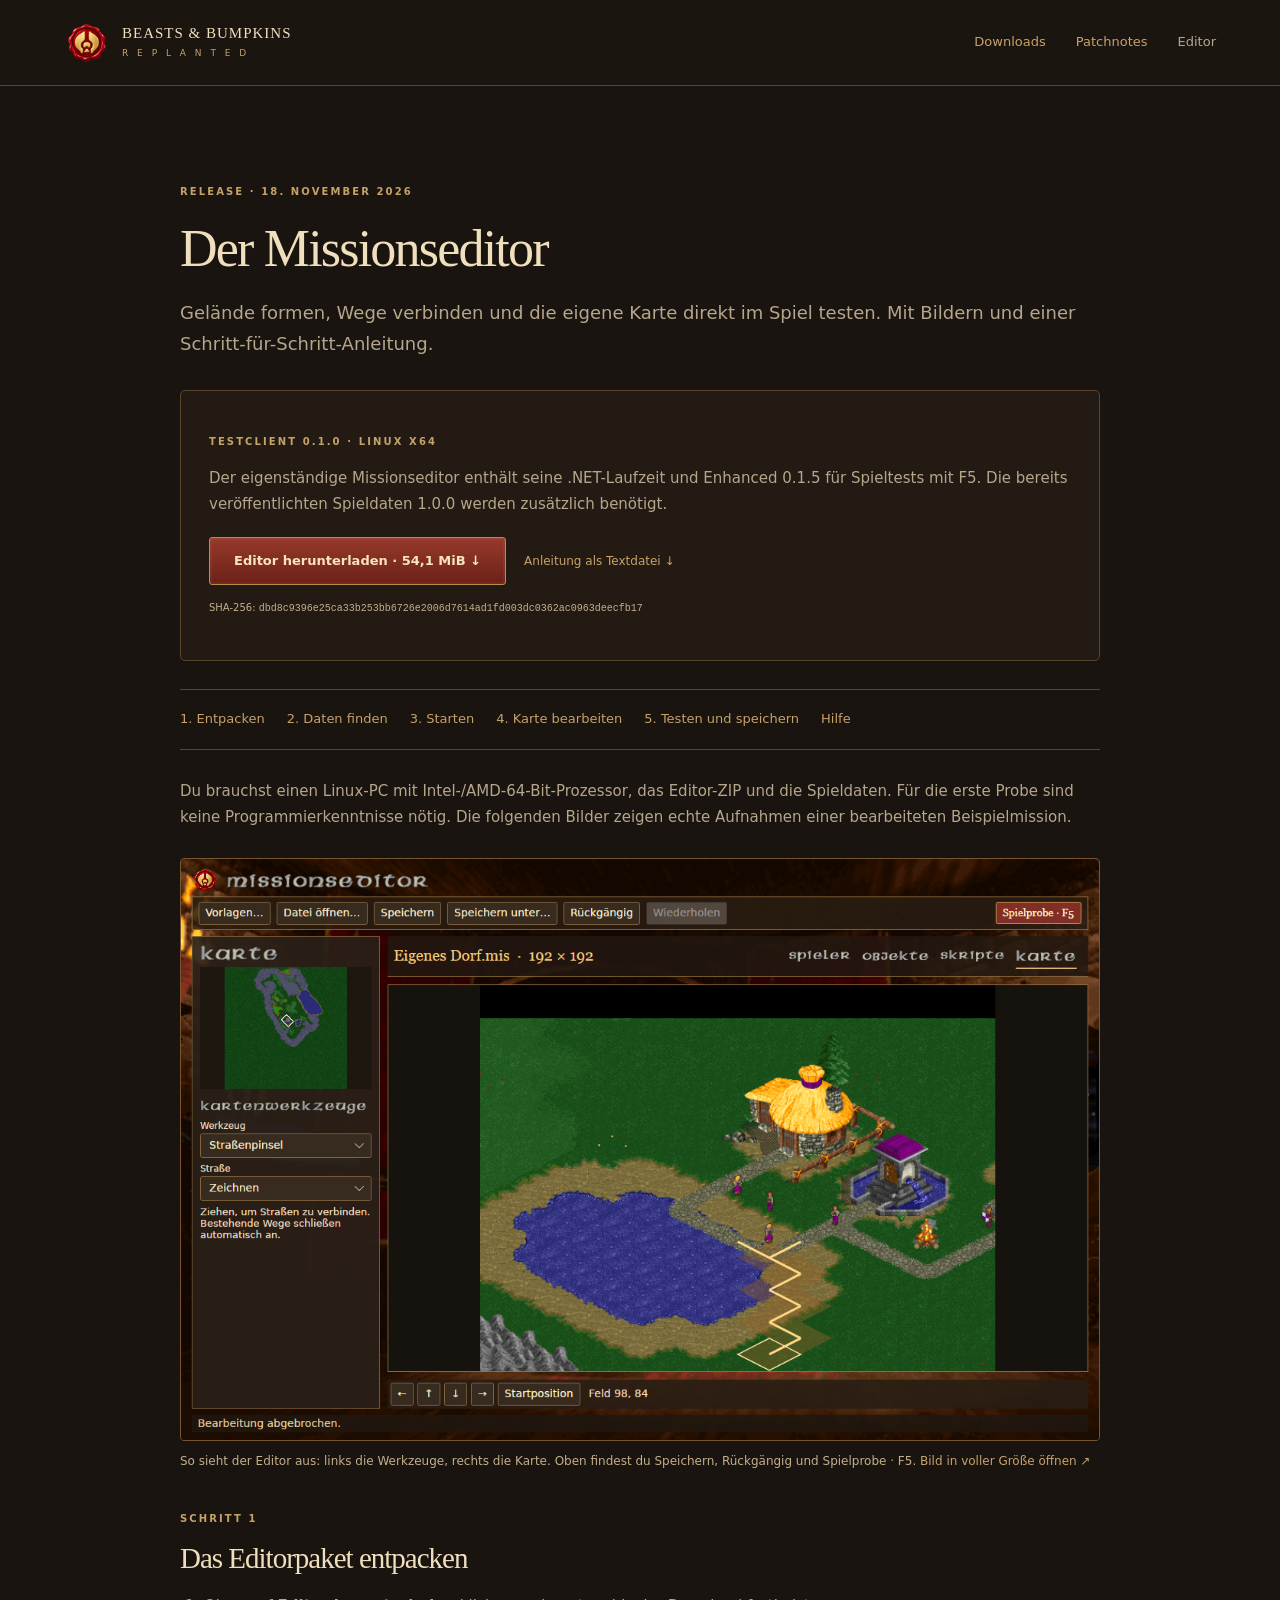
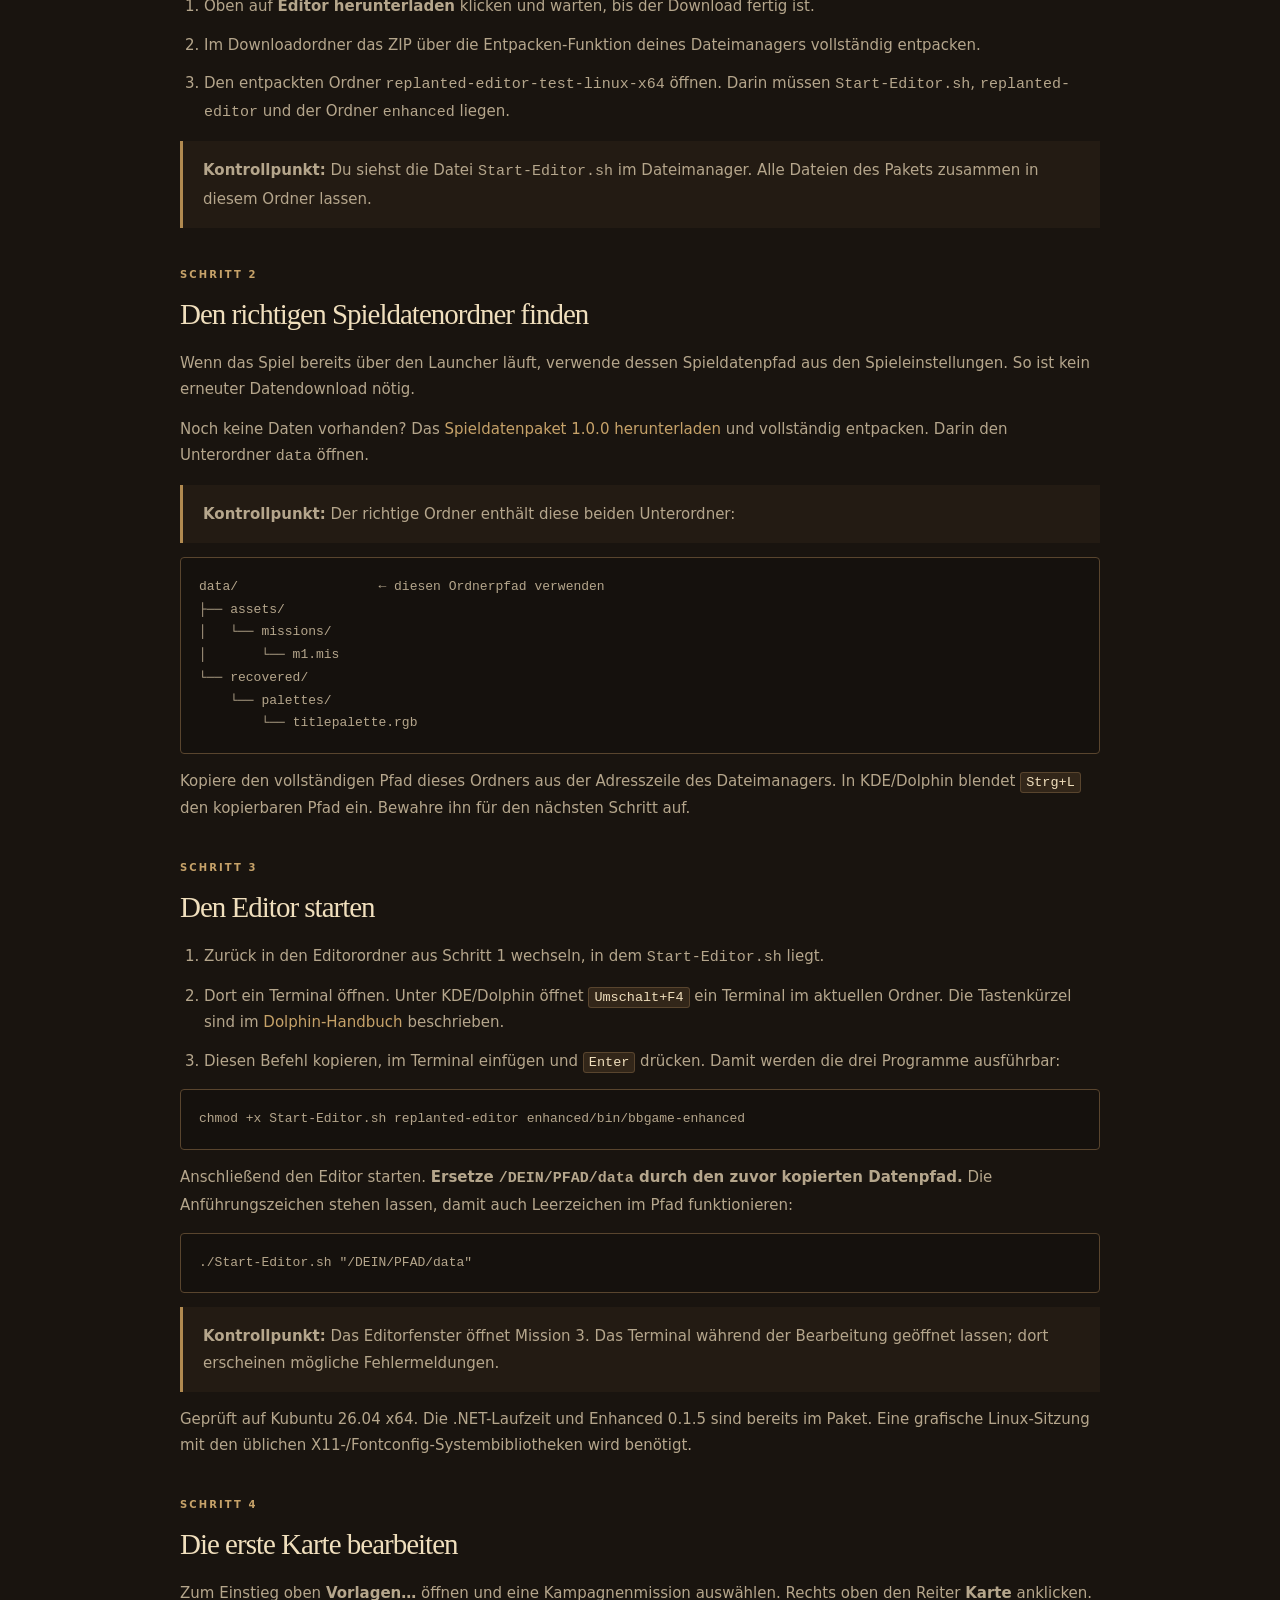
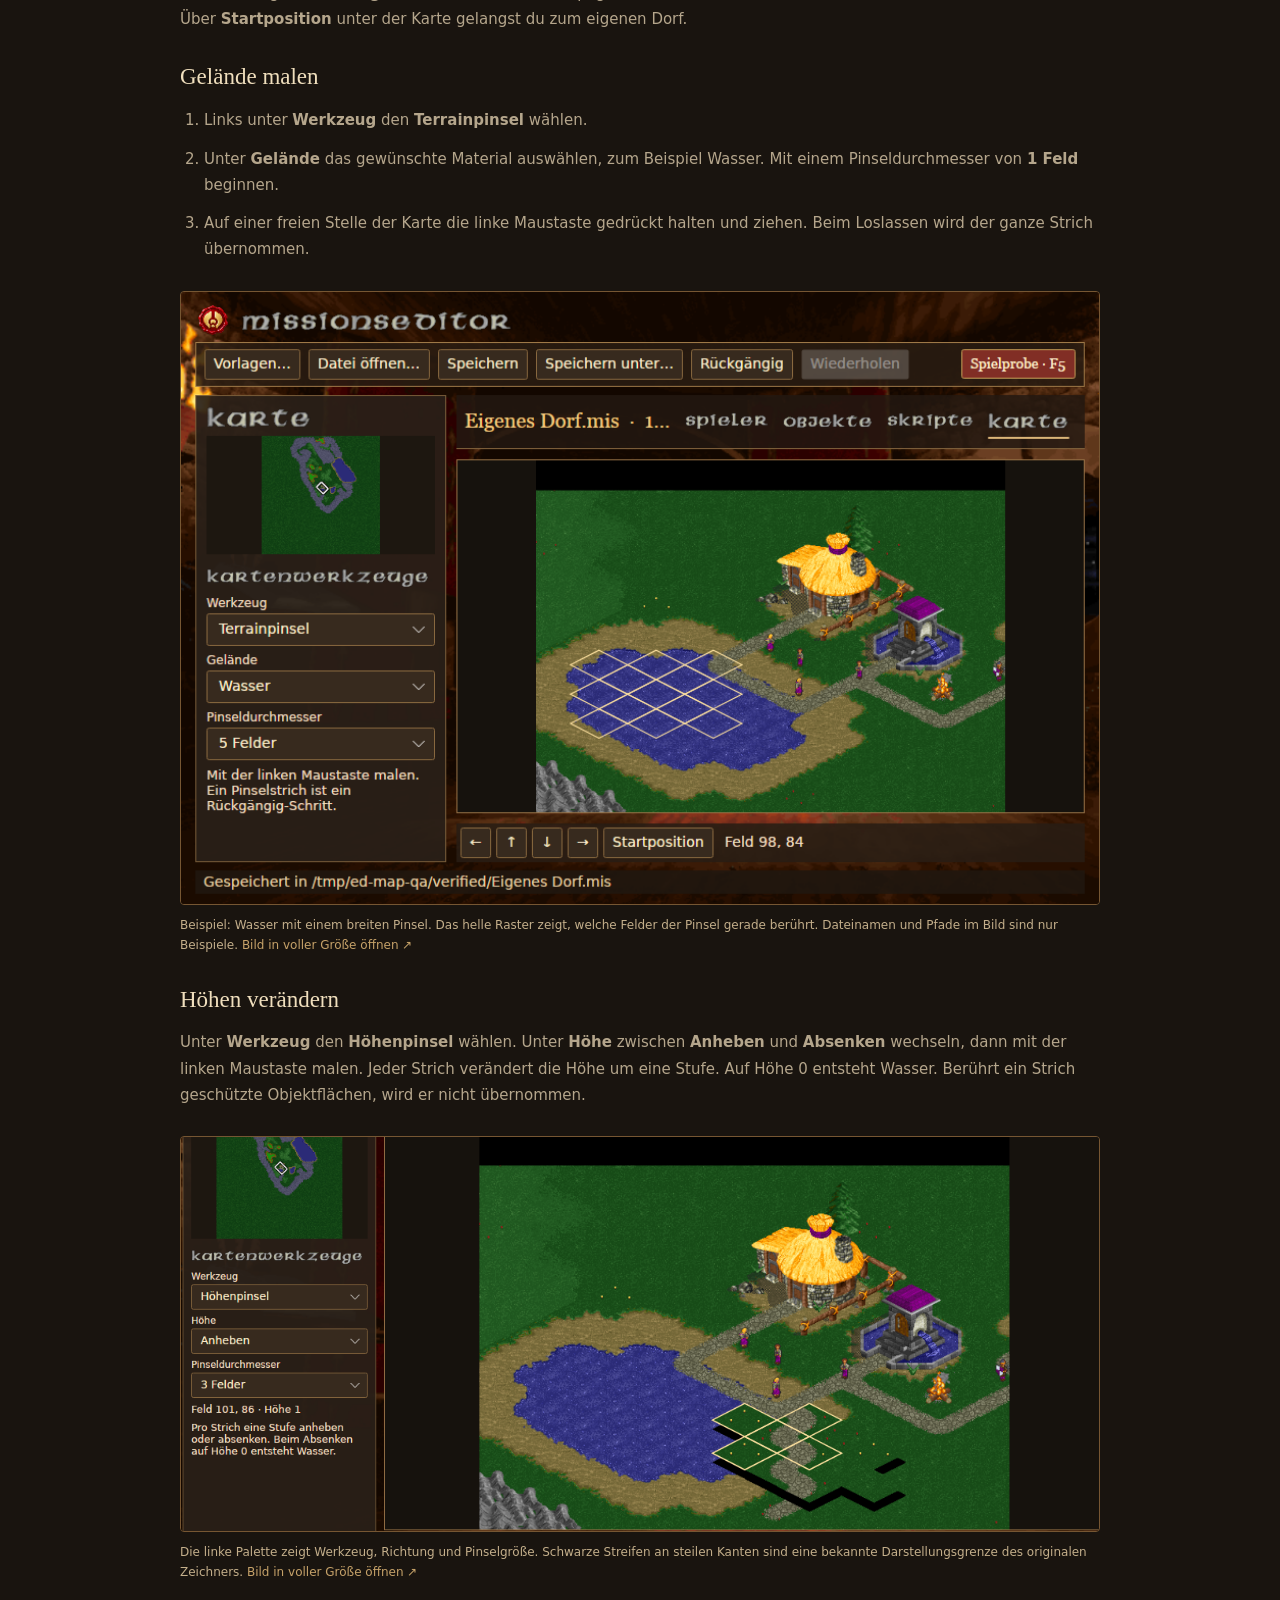
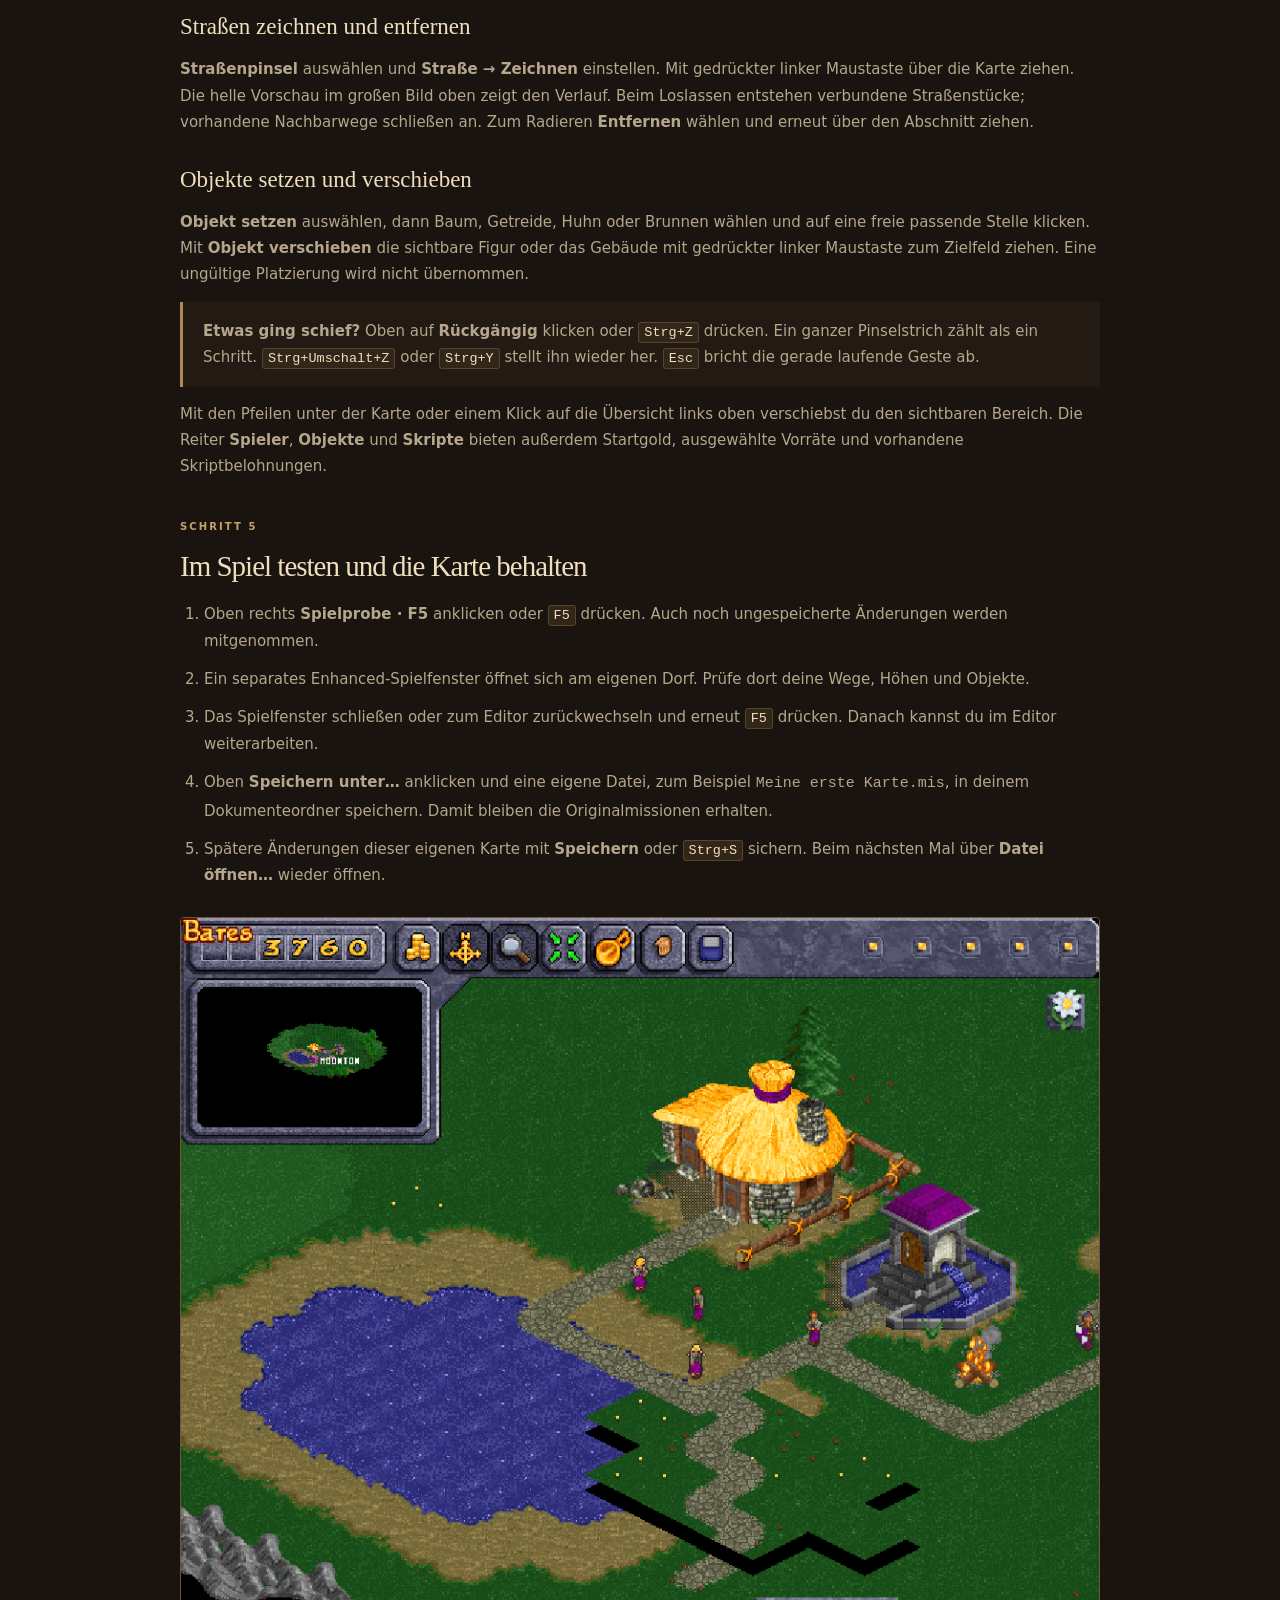
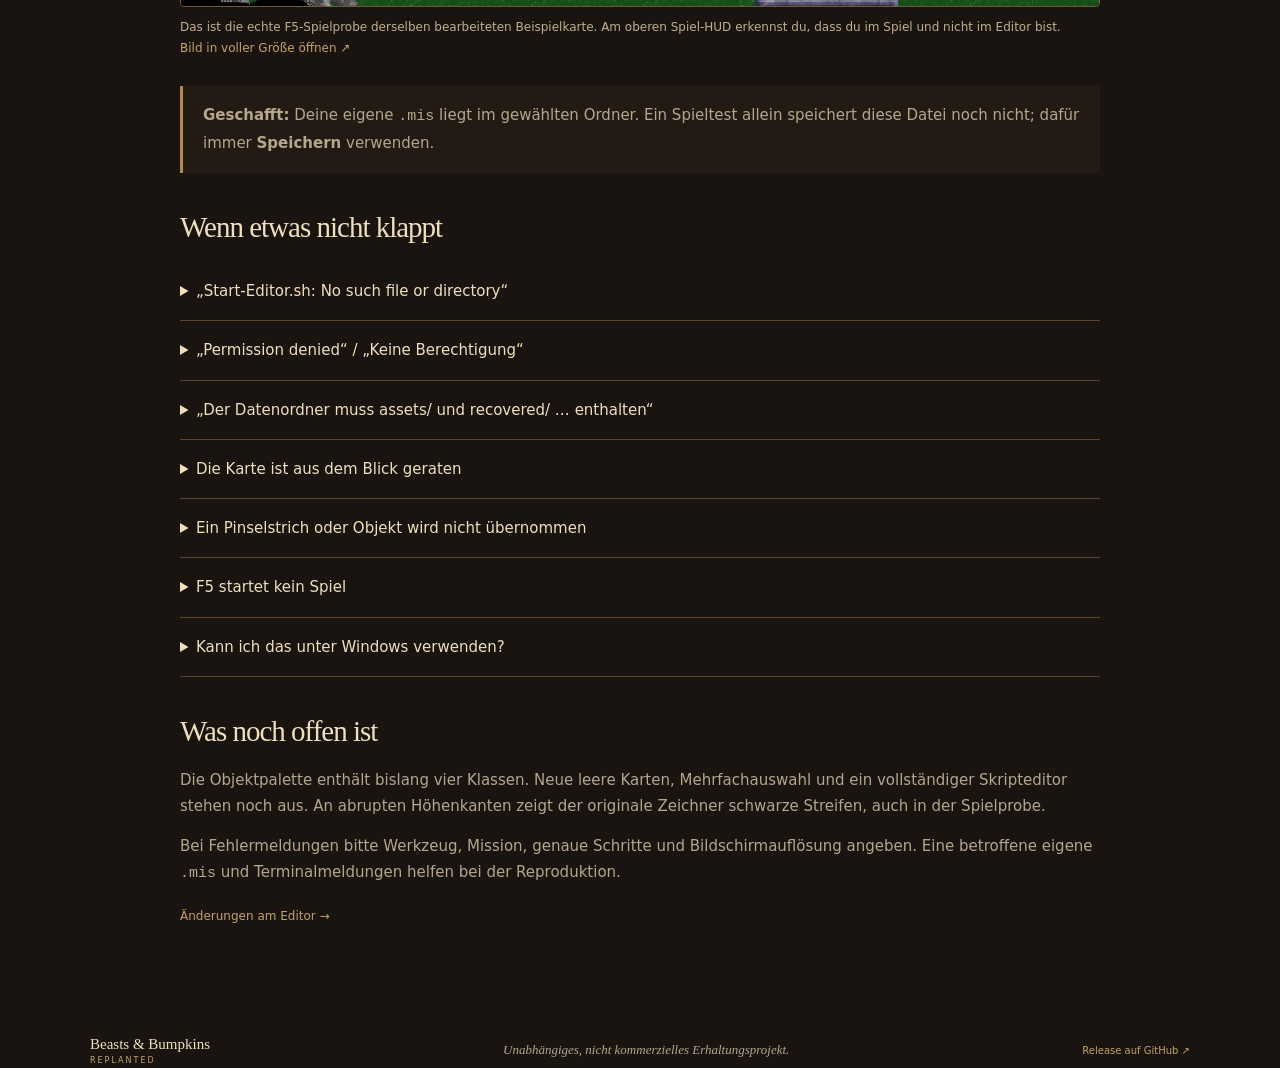
==== site/editor.html @ 10cafc3a "Publish November releases, launcher patch notes and illustrated editor guide" ====
<!doctype html>
<html lang="de"><head><meta charset="utf-8"><meta name="viewport" content="width=device-width, initial-scale=1">
<meta name="theme-color" content="#1b1510"><meta name="description" content="Gelände formen, Wege verbinden und die eigene Karte direkt im Spiel testen. Mit Bildern und einer Schritt-für-Schritt-Anleitung.">
<title>Der Missionseditor · Replanted</title><link rel="icon" type="image/png" href="assets/seal.png"><link rel="stylesheet" href="styles.css"></head>
<body><a class="skip-link" href="#main">Zum Inhalt</a>
<header class="site-header"><a class="brand" href="index.html?lang=de"><img src="assets/seal.png" width="46" height="46" alt=""><span>BEASTS &amp; BUMPKINS<small>R E P L A N T E D</small></span></a>
<nav aria-label="Hauptnavigation"><a href="index.html?lang=de#downloads">Downloads</a><a href="patchnotes.html">Patchnotes</a><a href="editor.html">Editor</a></nav></header>
<main id="main" class="section release-article"><p class="eyebrow">RELEASE · 18. NOVEMBER 2026</p><h1>Der Missionseditor</h1><p class="lead">Gelände formen, Wege verbinden und die eigene Karte direkt im Spiel testen. Mit Bildern und einer Schritt-für-Schritt-Anleitung.</p>
<div class="release-box"><p class="eyebrow">TESTCLIENT 0.1.0 · LINUX X64</p>
<p>Der eigenständige Missionseditor enthält seine .NET-Laufzeit und Enhanced 0.1.5 für Spieltests mit F5. Die bereits veröffentlichten Spieldaten 1.0.0 werden zusätzlich benötigt.</p>
<div class="release-actions"><a class="button primary" id="editor-download" href="https://github.com/Naroci/BeastsAndBumpkinsReplanted/releases/download/v181126/replanted-editor-test-linux-x64-0.1.0-20261118-f236d61b.zip">Editor herunterladen · 54,1 MiB ↓</a><a class="text-link" href="EDITOR-TESTCLIENT.txt" download>Anleitung als Textdatei ↓</a></div>
<p class="package-meta">SHA-256: <code>dbd8c9396e25ca33b253bb6726e2006d7614ad1fd003dc0362ac0963deecfb17</code></p></div>
<nav class="guide-nav" aria-label="Editoranleitung"><a href="#start">1. Entpacken</a><a href="#daten">2. Daten finden</a><a href="#oeffnen">3. Starten</a><a href="#werkzeuge">4. Karte bearbeiten</a><a href="#spieltest">5. Testen und speichern</a><a href="#hilfe">Hilfe</a></nav>
<p>Du brauchst einen Linux-PC mit Intel-/AMD-64-Bit-Prozessor, das Editor-ZIP und die Spieldaten. Für die erste Probe sind keine Programmierkenntnisse nötig. Die folgenden Bilder zeigen echte Aufnahmen einer bearbeiteten Beispielmission.</p>
<figure class="editor-shot"><a href="assets/editor/strassen.webp"><img src="assets/editor/strassen.webp" width="1200" height="760" loading="eager" alt="Missionseditor mit Werkzeugwahl links, Kartenansicht rechts und Spielprobe-Schaltfläche oben rechts."></a><figcaption>So sieht der Editor aus: links die Werkzeuge, rechts die Karte. Oben findest du Speichern, Rückgängig und Spielprobe · F5. <a href="assets/editor/strassen.webp">Bild in voller Größe öffnen ↗</a></figcaption></figure>
<section id="start"><p class="eyebrow">SCHRITT 1</p><h2>Das Editorpaket entpacken</h2><ol>
<li>Oben auf <strong>Editor herunterladen</strong> klicken und warten, bis der Download fertig ist.</li>
<li>Im Downloadordner das ZIP über die Entpacken-Funktion deines Dateimanagers vollständig entpacken.</li>
<li>Den entpackten Ordner <code>replanted-editor-test-linux-x64</code> öffnen. Darin müssen <code>Start-Editor.sh</code>, <code>replanted-editor</code> und der Ordner <code>enhanced</code> liegen.</li></ol>
<p class="guide-tip"><strong>Kontrollpunkt:</strong> Du siehst die Datei <code>Start-Editor.sh</code> im Dateimanager. Alle Dateien des Pakets zusammen in diesem Ordner lassen.</p></section>
<section id="daten"><p class="eyebrow">SCHRITT 2</p><h2>Den richtigen Spieldatenordner finden</h2>
<p>Wenn das Spiel bereits über den Launcher läuft, verwende dessen Spieldatenpfad aus den Spieleinstellungen. So ist kein erneuter Datendownload nötig.</p>
<p>Noch keine Daten vorhanden? Das <a href="https://github.com/Naroci/BeastsAndBumpkinsReplanted/releases/download/v01112026/beasts-bumpkins-replanted-game-data-1.0.0.zip">Spieldatenpaket 1.0.0 herunterladen</a> und vollständig entpacken. Darin den Unterordner <code>data</code> öffnen.</p>
<p class="guide-tip"><strong>Kontrollpunkt:</strong> Der richtige Ordner enthält diese beiden Unterordner:</p>
<pre><code>data/                  ← diesen Ordnerpfad verwenden
├── assets/
│   └── missions/
│       └── m1.mis
└── recovered/
    └── palettes/
        └── titlepalette.rgb</code></pre>
<p>Kopiere den vollständigen Pfad dieses Ordners aus der Adresszeile des Dateimanagers. In KDE/Dolphin blendet <kbd>Strg+L</kbd> den kopierbaren Pfad ein. Bewahre ihn für den nächsten Schritt auf.</p></section>
<section id="oeffnen"><p class="eyebrow">SCHRITT 3</p><h2>Den Editor starten</h2><ol>
<li>Zurück in den Editorordner aus Schritt 1 wechseln, in dem <code>Start-Editor.sh</code> liegt.</li>
<li>Dort ein Terminal öffnen. Unter KDE/Dolphin öffnet <kbd>Umschalt+F4</kbd> ein Terminal im aktuellen Ordner. Die Tastenkürzel sind im <a href="https://docs.kde.org/stable_kf6/en/dolphin/dolphin/command-reference.html">Dolphin-Handbuch</a> beschrieben.</li>
<li>Diesen Befehl kopieren, im Terminal einfügen und <kbd>Enter</kbd> drücken. Damit werden die drei Programme ausführbar:</li></ol>
<pre><code>chmod +x Start-Editor.sh replanted-editor enhanced/bin/bbgame-enhanced</code></pre>
<p>Anschließend den Editor starten. <strong>Ersetze <code>/DEIN/PFAD/data</code> durch den zuvor kopierten Datenpfad.</strong> Die Anführungszeichen stehen lassen, damit auch Leerzeichen im Pfad funktionieren:</p>
<pre><code>./Start-Editor.sh "/DEIN/PFAD/data"</code></pre>
<p class="guide-tip"><strong>Kontrollpunkt:</strong> Das Editorfenster öffnet Mission 3. Das Terminal während der Bearbeitung geöffnet lassen; dort erscheinen mögliche Fehlermeldungen.</p>
<p>Geprüft auf Kubuntu 26.04 x64. Die .NET-Laufzeit und Enhanced 0.1.5 sind bereits im Paket. Eine grafische Linux-Sitzung mit den üblichen X11-/Fontconfig-Systembibliotheken wird benötigt.</p></section>
<section id="werkzeuge"><p class="eyebrow">SCHRITT 4</p><h2>Die erste Karte bearbeiten</h2>
<p>Zum Einstieg oben <strong>Vorlagen…</strong> öffnen und eine Kampagnenmission auswählen. Rechts oben den Reiter <strong>Karte</strong> anklicken. Über <strong>Startposition</strong> unter der Karte gelangst du zum eigenen Dorf.</p>
<h3>Gelände malen</h3><ol><li>Links unter <strong>Werkzeug</strong> den <strong>Terrainpinsel</strong> wählen.</li><li>Unter <strong>Gelände</strong> das gewünschte Material auswählen, zum Beispiel Wasser. Mit einem Pinseldurchmesser von <strong>1 Feld</strong> beginnen.</li><li>Auf einer freien Stelle der Karte die linke Maustaste gedrückt halten und ziehen. Beim Loslassen wird der ganze Strich übernommen.</li></ol>
<figure class="editor-shot"><a href="assets/editor/terrain.webp"><img src="assets/editor/terrain.webp" width="900" height="600" loading="lazy" alt="Terrainpinsel mit gewähltem Wasser, fünf Feldern Pinseldurchmesser und weißem Feldraster über einem See."></a><figcaption>Beispiel: Wasser mit einem breiten Pinsel. Das helle Raster zeigt, welche Felder der Pinsel gerade berührt. Dateinamen und Pfade im Bild sind nur Beispiele. <a href="assets/editor/terrain.webp">Bild in voller Größe öffnen ↗</a></figcaption></figure>
<h3>Höhen verändern</h3><p>Unter <strong>Werkzeug</strong> den <strong>Höhenpinsel</strong> wählen. Unter <strong>Höhe</strong> zwischen <strong>Anheben</strong> und <strong>Absenken</strong> wechseln, dann mit der linken Maustaste malen. Jeder Strich verändert die Höhe um eine Stufe. Auf Höhe 0 entsteht Wasser. Berührt ein Strich geschützte Objektflächen, wird er nicht übernommen.</p>
<figure class="editor-shot"><a href="assets/editor/hoehen.webp"><img src="assets/editor/hoehen.webp" width="1166" height="500" loading="lazy" alt="Ausschnitt des Höhenpinsels mit Anheben, drei Feldern Pinselgröße und angehobenem Gelände am Weg."></a><figcaption>Die linke Palette zeigt Werkzeug, Richtung und Pinselgröße. Schwarze Streifen an steilen Kanten sind eine bekannte Darstellungsgrenze des originalen Zeichners. <a href="assets/editor/hoehen.webp">Bild in voller Größe öffnen ↗</a></figcaption></figure>
<h3>Straßen zeichnen und entfernen</h3><p><strong>Straßenpinsel</strong> auswählen und <strong>Straße → Zeichnen</strong> einstellen. Mit gedrückter linker Maustaste über die Karte ziehen. Die helle Vorschau im großen Bild oben zeigt den Verlauf. Beim Loslassen entstehen verbundene Straßenstücke; vorhandene Nachbarwege schließen an. Zum Radieren <strong>Entfernen</strong> wählen und erneut über den Abschnitt ziehen.</p>
<h3>Objekte setzen und verschieben</h3><p><strong>Objekt setzen</strong> auswählen, dann Baum, Getreide, Huhn oder Brunnen wählen und auf eine freie passende Stelle klicken. Mit <strong>Objekt verschieben</strong> die sichtbare Figur oder das Gebäude mit gedrückter linker Maustaste zum Zielfeld ziehen. Eine ungültige Platzierung wird nicht übernommen.</p>
<p class="guide-tip"><strong>Etwas ging schief?</strong> Oben auf <strong>Rückgängig</strong> klicken oder <kbd>Strg+Z</kbd> drücken. Ein ganzer Pinselstrich zählt als ein Schritt. <kbd>Strg+Umschalt+Z</kbd> oder <kbd>Strg+Y</kbd> stellt ihn wieder her. <kbd>Esc</kbd> bricht die gerade laufende Geste ab.</p>
<p>Mit den Pfeilen unter der Karte oder einem Klick auf die Übersicht links oben verschiebst du den sichtbaren Bereich. Die Reiter <strong>Spieler</strong>, <strong>Objekte</strong> und <strong>Skripte</strong> bieten außerdem Startgold, ausgewählte Vorräte und vorhandene Skriptbelohnungen.</p></section>
<section id="spieltest"><p class="eyebrow">SCHRITT 5</p><h2>Im Spiel testen und die Karte behalten</h2><ol>
<li>Oben rechts <strong>Spielprobe · F5</strong> anklicken oder <kbd>F5</kbd> drücken. Auch noch ungespeicherte Änderungen werden mitgenommen.</li>
<li>Ein separates Enhanced-Spielfenster öffnet sich am eigenen Dorf. Prüfe dort deine Wege, Höhen und Objekte.</li>
<li>Das Spielfenster schließen oder zum Editor zurückwechseln und erneut <kbd>F5</kbd> drücken. Danach kannst du im Editor weiterarbeiten.</li>
<li>Oben <strong>Speichern unter…</strong> anklicken und eine eigene Datei, zum Beispiel <code>Meine erste Karte.mis</code>, in deinem Dokumenteordner speichern. Damit bleiben die Originalmissionen erhalten.</li>
<li>Spätere Änderungen dieser eigenen Karte mit <strong>Speichern</strong> oder <kbd>Strg+S</kbd> sichern. Beim nächsten Mal über <strong>Datei öffnen…</strong> wieder öffnen.</li></ol>
<figure class="editor-shot"><a href="assets/editor/spieltest.webp"><img src="assets/editor/spieltest.webp" width="960" height="720" loading="lazy" alt="Enhanced-Spielprobe mit Spiel-HUD, See und erhöhtem Weg neben dem eigenen Dorf."></a><figcaption>Das ist die echte F5-Spielprobe derselben bearbeiteten Beispielkarte. Am oberen Spiel-HUD erkennst du, dass du im Spiel und nicht im Editor bist. <a href="assets/editor/spieltest.webp">Bild in voller Größe öffnen ↗</a></figcaption></figure>
<p class="guide-tip"><strong>Geschafft:</strong> Deine eigene <code>.mis</code> liegt im gewählten Ordner. Ein Spieltest allein speichert diese Datei noch nicht; dafür immer <strong>Speichern</strong> verwenden.</p></section>
<section id="hilfe"><h2>Wenn etwas nicht klappt</h2><div class="guide-help">
<details><summary>„Start-Editor.sh: No such file or directory“</summary><p>Das Terminal steht im falschen Ordner oder das ZIP ist noch nicht vollständig entpackt. Öffne den Ordner, in dem <code>Start-Editor.sh</code> sichtbar liegt, und öffne dort ein neues Terminal.</p></details>
<details><summary>„Permission denied“ / „Keine Berechtigung“</summary><p>Führe den <code>chmod +x</code>-Befehl aus Schritt 3 erneut aus. Liegt der Editor auf einem Laufwerk, das keine Programmausführung erlaubt, entpacke ihn in einen eigenen Ordner unter deinem Benutzerverzeichnis und starte dort erneut.</p></details>
<details><summary>„Der Datenordner muss assets/ und recovered/ … enthalten“</summary><p>Prüfe den Ordnerbaum aus Schritt 2. Der Startbefehl benötigt den Ordner, der beide Unterordner enthält. Kopiere seinen vollständigen Pfad in die Anführungszeichen. Der Beispieltext <code>/DEIN/PFAD/data</code> muss vollständig ersetzt sein.</p></details>
<details><summary>Die Karte ist aus dem Blick geraten</summary><p>Unter der Karte auf <strong>Startposition</strong> klicken. Das bringt die Ansicht zurück zum eigenen Dorf.</p></details>
<details><summary>Ein Pinselstrich oder Objekt wird nicht übernommen</summary><p>Probiere eine freie Fläche und einen kleineren Pinsel. Geschützte Objektflächen verhindern Höhenänderungen; Objekte benötigen einen gültigen freien Platz. Lies die Statusmeldung unten im Editor.</p></details>
<details><summary>F5 startet kein Spiel</summary><p>Im Editorordner muss <code>enhanced/bin/bbgame-enhanced</code> vorhanden sein. Wiederhole den <code>chmod +x</code>-Befehl aus Schritt 3, prüfe den Datenpfad und lies die Meldung unten im Editor sowie die Ausgabe im Terminal. Für eine Fehlermeldung bitte diese Ausgabe mitsenden.</p></details>
<details><summary>Kann ich das unter Windows verwenden?</summary><p>Dieses Editor-Testpaket ist für Linux x64. Die separat veröffentlichten Windows-Spiel- und Launcherpakete enthalten noch keinen abgenommenen Windows-Editor.</p></details></div></section>
<section id="grenzen"><h2>Was noch offen ist</h2><p>Die Objektpalette enthält bislang vier Klassen. Neue leere Karten, Mehrfachauswahl und ein vollständiger Skripteditor stehen noch aus. An abrupten Höhenkanten zeigt der originale Zeichner schwarze Streifen, auch in der Spielprobe.</p>
<p>Bei Fehlermeldungen bitte Werkzeug, Mission, genaue Schritte und Bildschirmauflösung angeben. Eine betroffene eigene <code>.mis</code> und Terminalmeldungen helfen bei der Reproduktion.</p><a class="text-link" href="patchnotes.html#editor">Änderungen am Editor →</a></section>
</main>
<footer class="site-footer"><a class="footer-brand" href="index.html?lang=de">Beasts &amp; Bumpkins <span>REPLANTED</span></a><p>Unabhängiges, nicht kommerzielles Erhaltungsprojekt.</p><a href="https://github.com/Naroci/BeastsAndBumpkinsReplanted/releases/tag/v181126">Release auf GitHub ↗</a></footer></body></html>
---- site/styles.css ----
@charset "UTF-8";
:root{color-scheme:dark;--bg:#19140f;--panel:#241c15;--gold:#c6a269;--light:#f0dfbd;--muted:#b5a68c;--line:#59452e;--red:#85291e;--serif:Georgia,'Times New Roman',serif;--sans:system-ui,-apple-system,'Segoe UI',sans-serif}
*{box-sizing:border-box}html{scroll-behavior:smooth;scroll-padding-top:90px}body{margin:0;background:var(--bg);color:var(--muted);font:15px/1.75 var(--sans)}a{color:var(--gold);text-decoration:none}a:hover{color:var(--light)}button,select{font:inherit}button,a,summary,select{-webkit-tap-highlight-color:transparent}button:focus-visible,a:focus-visible,summary:focus-visible,select:focus-visible{outline:2px solid #f6cf85;outline-offset:5px}img{max-width:100%;height:auto}h1,h2,h3,p{margin:0}h1,h2,h3{font-family:var(--serif);font-weight:400;color:var(--light)}h1{font-size:clamp(38px,4.5vw,63px);line-height:1.12;letter-spacing:-1.8px}h2{font-size:clamp(32px,3.7vw,46px);line-height:1.16;letter-spacing:-1px}h3{font-size:25px;line-height:1.3}p+p{margin-top:15px}.skip-link{position:absolute;top:-80px;left:20px;z-index:10;background:var(--panel);padding:12px}.skip-link:focus{top:5px}.site-header{height:86px;padding:0 max(5%,calc((100vw - 1200px)/2));display:flex;align-items:center;justify-content:space-between;gap:24px;border-bottom:1px solid var(--line);background:#1b1510}.brand{display:flex;gap:12px;align-items:center;color:var(--light);font-family:var(--serif);font-size:15px;line-height:1.35;letter-spacing:1px;flex-shrink:0}.brand small{display:block;color:var(--gold);font:9px/2 var(--sans);letter-spacing:3px}.brand img{width:46px;height:46px}.site-header nav{display:flex;gap:30px;font-size:13px}.site-header nav a:last-child{color:var(--muted)}.hero{position:relative;min-height:698px;display:flex;align-items:center;isolation:isolate;overflow:hidden;border-bottom:1px solid var(--gold)}.hero-art{position:absolute;inset:0;z-index:-2;background:url('assets/great-hall.png') center 42%/cover no-repeat;image-rendering:auto}.hero:after{content:'';position:absolute;inset:0;z-index:-1;background:linear-gradient(90deg,rgba(18,12,7,.97) 2%,rgba(18,12,7,.86) 32%,rgba(18,12,7,.36) 68%,rgba(18,12,7,.17)),linear-gradient(0deg,#17120deb,transparent 38%,#17120d33)}.hero-content{width:1200px;max-width:90%;margin:0 auto;padding:54px 0 80px}.eyebrow{font-size:10px;letter-spacing:2.1px;font-weight:600;color:var(--gold);line-height:1.8}.diamond{font-size:9px;margin-right:8px}.original-logo{display:block;width:270px;height:auto;margin:30px 0 6px}.replanted{width:270px;text-align:center;color:var(--gold);font-size:11px;letter-spacing:4px}.ornament{display:flex;align-items:center;gap:12px;color:var(--gold);margin:26px 0 23px;font-size:8px;width:110px}.ornament span{height:1px;background:#8f6a34;flex:1}.hero-description{font-size:15px;color:#d0bea0;line-height:1.8;margin-top:23px}.hero-actions{display:flex;align-items:center;gap:28px;margin-top:29px}.button{display:inline-flex;align-items:center;justify-content:center;gap:20px;min-height:48px;border:1px solid #a77e42;padding:10px 24px;font-size:13px;font-weight:600;color:#f8e4be;box-shadow:inset 0 0 0 2px #ffffff0a;border-radius:3px;cursor:pointer}.button.primary{background:linear-gradient(#96392b,#6c2118);border-color:#bb8b48}.button.primary:hover{background:linear-gradient(#ab4332,#7d281c)}.button.secondary{background:linear-gradient(#393022,#292017)}.text-link{font-size:12px}.text-link span{margin-left:10px}.hero-note{margin-top:17px;font-size:10px;color:#a4947d;letter-spacing:.3px}.hero-caption{position:absolute;bottom:27px;right:5%;font:italic 15px var(--serif);color:#d4b37a}.hero-caption span{font-size:8px;padding-right:8px}.project-strip{display:flex;justify-content:center;gap:28px;background:#231c14;padding:16px 5%;font-size:10px;color:#c2af91;border-bottom:1px solid #3e3020}.project-strip span+span:before{content:'◆';font-size:6px;margin-right:28px;color:#957143}.section{width:1100px;max-width:90%;margin:0 auto;padding:83px 0;scroll-margin-top:20px}.project{display:grid;grid-template-columns:1fr 1.35fr;gap:40px 100px}.project h2,.launcher-grid h2,.faq-section h2{margin-top:18px}.project-copy .lead{font-family:var(--serif);font-size:23px;color:var(--light);line-height:1.4}.project-copy>p:not(.lead){font-size:13px}.development-note{padding-top:15px;border-top:1px solid var(--line);font-size:11px!important}.status-dot{display:inline-block;width:6px;height:6px;border-radius:50%;background:#a6aa78;margin-right:7px;vertical-align:middle}.principles{grid-column:1/-1;display:grid;grid-template-columns:repeat(3,1fr);gap:40px;padding-top:31px;border-top:1px solid var(--line)}.chapter{color:#b18a50;font:20px var(--serif);display:block;margin-bottom:16px}.principles h3{font-size:20px}.principles p{font-size:12px;margin-top:10px}.launcher-section{background:linear-gradient(115deg,#282016,#201911);border-block:1px solid var(--line)}.launcher-grid{display:grid;grid-template-columns:1.35fr 1fr;align-items:center;gap:65px}.launcher-image img{display:block;border:1px solid #8b6938;box-shadow:0 16px 40px #0006;border-radius:5px}.launcher-image p{font-size:10px;text-align:center;margin-top:14px}.launcher-grid h2{font-size:36px}.launcher-grid h2+p{margin-top:22px;font-size:13px}.feature-list{list-style:none;padding:0;margin:21px 0;font-size:12px}.feature-list li{margin:8px 0}.feature-list li:before{content:'◆';color:var(--gold);font-size:6px;margin-right:12px;vertical-align:middle}.section-heading{display:flex;justify-content:space-between;align-items:end;gap:30px;margin-bottom:34px}.section-heading h2{margin-top:12px}.section-heading>p{font-size:12px}.download-panel{border:1px solid #765632;background:#231b13;border-radius:5px;overflow:hidden}.download-toolbar{display:flex;align-items:center;justify-content:space-between;gap:20px;padding:18px 24px;border-bottom:1px solid var(--line);background:#2a2118}.platforms{display:flex;gap:5px}.platforms button{background:transparent;color:#bfb095;border:1px solid transparent;border-radius:3px;padding:8px 20px;font-size:12px;cursor:pointer}.platforms button[aria-pressed=true]{color:#f3dfb7;border-color:#8b693d;background:#463522}.platforms button:hover{color:var(--light)}.architecture{font-size:11px;display:flex;align-items:center;gap:12px}.architecture select{color:#e1ceb0;background:#19140e;border:1px solid #725739;border-radius:3px;font-size:12px;padding:8px}.release-status{font-size:11px;padding:18px 28px 0;color:#d1b583;min-height:37px}.download-cards{display:grid;grid-template-columns:1fr 1fr;padding:25px 28px 30px;gap:30px}.download-cards article+article{border-left:1px solid var(--line);padding-left:30px}.download-cards h3{margin-top:10px}.download-cards article>p:not(.eyebrow){font-size:12px;margin-top:13px;max-width:400px}.download-cards .button{font-size:12px;min-width:230px;margin-top:18px}.package-meta{font-size:10px!important;color:#c4af8b;overflow-wrap:anywhere}.checksum{display:block;max-width:410px;font:9px/1.7 monospace;color:#ac9a7a;overflow-wrap:anywhere;margin-top:5px}.button[aria-disabled=true]{opacity:.42;cursor:default;pointer-events:none;background:#3a3023}.download-footer{padding:14px 28px;background:#1c160f;border-top:1px solid var(--line);display:flex;gap:15px;justify-content:space-between;align-items:center;font-size:10px}.install-note{display:flex;gap:20px;align-items:center;padding:25px 0 0}.install-note img{flex-shrink:0}.install-note h3{font:15px var(--serif)}.install-note p{font-size:11px;margin-top:6px}.faq-section{display:grid;grid-template-columns:1fr 1.4fr;gap:80px;padding-top:20px}.questions details{border-bottom:1px solid var(--line);padding:19px 0}.questions details:first-child{padding-top:0}.questions summary{cursor:pointer;color:#e3cfac;font:18px var(--serif);list-style:none;display:flex;justify-content:space-between;gap:15px}.questions summary::-webkit-details-marker{display:none}.questions summary:after{content:'+';font:18px var(--sans);color:var(--gold)}.questions details[open] summary:after{content:'−'}.questions details p{font-size:12px;margin-top:14px}.rights-notice{background:#211a12;border-top:1px solid var(--line)}.rights-notice .section{padding:34px 0}.rights-notice p{font-size:11px;max-width:900px;margin-top:10px}.rights-notice p:last-child{color:#ceb68d;font-size:10px}.site-footer{width:1100px;max-width:90%;margin:0 auto;padding:25px 0;display:flex;align-items:center;justify-content:space-between;gap:20px;font-size:10px}.footer-brand{font:15px var(--serif);color:var(--light)}.footer-brand span{font:8px var(--sans);letter-spacing:2px;display:block;color:var(--gold);margin-top:3px}.site-footer>p{font-family:var(--serif);font-style:italic;font-size:13px}
@media(min-width:1600px){.hero{min-height:760px}.hero-art{background-position:center 45%}}
@media(max-width:850px){.site-header{height:auto;min-height:80px;flex-wrap:wrap;gap:14px;padding:16px 5%}.site-header nav{gap:20px}.project{gap:35px}.launcher-grid{gap:30px}.launcher-grid h2{font-size:30px}.faq-section{gap:35px}.hero-caption{display:none}.project-strip{gap:10px;flex-direction:column;text-align:center}.project-strip span+span:before{display:none}.download-toolbar{padding:14px}.platforms button{padding:8px 12px}.architecture{gap:7px}.download-cards .button{min-width:0;width:100%;padding:10px}.hero:after{background:linear-gradient(90deg,#120c07ef,#120c0780),linear-gradient(0deg,#17120de6,transparent)}.hero-content{padding-block:45px 60px}.hero{min-height:660px}}
@media(max-width:600px){body{font-size:14px}.brand{font-size:12px}.brand img{width:38px;height:38px}.brand small{font-size:8px}.site-header{justify-content:center}.site-header nav{width:100%;justify-content:center;gap:20px;font-size:11px}.hero{min-height:620px}.hero-content{padding-block:32px 45px}.hero .eyebrow{font-size:8px;letter-spacing:1.4px}.original-logo{width:220px;margin-top:30px}.replanted{width:220px;font-size:9px}h1{font-size:42px;letter-spacing:-1.3px}.hero-description{font-size:12px}.hero-actions{gap:20px;flex-wrap:wrap}.hero-actions .button{padding-inline:18px}.hero-note{font-size:9px}.project-strip{font-size:9px;padding-block:14px;gap:4px}.section{padding:52px 0}.project,.launcher-grid,.faq-section{grid-template-columns:1fr;gap:27px}.project h2 br{display:none}.project-copy{font-size:12px}.principles{grid-template-columns:1fr;gap:24px}.principles article{position:relative;padding-left:40px}.chapter{position:absolute;left:3px;top:0}.principles h3{font-size:21px}.launcher-grid{display:flex;flex-direction:column-reverse;align-items:stretch}.launcher-grid h2{font-size:34px}.launcher-image{margin-top:8px}.section-heading{display:block}.section-heading>p{margin-top:18px}.download-toolbar{display:block;padding:14px 18px}.platforms{justify-content:space-between}.platforms button{flex:1}.architecture{justify-content:space-between;margin-top:15px}.download-cards{grid-template-columns:1fr;padding:22px;gap:26px}.download-cards article+article{border-left:0;border-top:1px solid var(--line);padding-left:0;padding-top:26px}.download-cards .button{min-height:46px}.release-status{padding:18px 22px 0}.download-footer{padding:15px 22px;display:block}.download-footer a{display:inline-block;margin-top:8px}.install-note{align-items:start;gap:13px}.install-note img{width:37px}.faq-section{padding-top:0}.questions details:first-child{padding-top:10px}.site-footer{flex-wrap:wrap;gap:16px}.site-footer>p{display:none}.rights-notice .section{padding-block:27px}}
@media(prefers-reduced-motion:reduce){html{scroll-behavior:auto}}

/* Website language selector: the game language remains an independent setting. */
.language-picker{display:flex;align-items:center;gap:9px;font-size:10px;color:var(--gold);flex-shrink:0}
.language-picker[hidden]{display:none}
.language-picker select{max-width:125px;padding:7px 9px;border:1px solid #725739;border-radius:3px;background:#19140e;color:var(--light);font:12px var(--sans);min-height:34px}
@media(max-width:1100px){.site-header{flex-wrap:wrap;height:auto;min-height:86px;padding-block:16px}.site-header nav{gap:20px}.language-picker>span{display:none}}
@media(max-width:600px){.site-header{justify-content:space-between;gap:12px}.site-header nav{order:3;gap:16px}.language-picker{order:2}.language-picker select{max-width:100px;padding-inline:6px}.brand{order:1}}
@media(max-width:600px){.project h2 br{display:initial}}

/* Release articles and the dedicated Linux editor download. */
.release-cards{display:grid;grid-template-columns:1fr 1fr;gap:30px;margin-top:30px}
.release-cards article,.release-box{padding:28px;border:1px solid var(--line);border-radius:5px;background:#231b13}
.release-cards h3{margin:10px 0}.release-cards p:not(.eyebrow){font-size:13px;margin-bottom:18px}
.release-actions{display:flex;align-items:center;flex-wrap:wrap;gap:18px;margin-top:20px}
.release-article{max-width:90%;width:920px}.release-article h1{font-size:clamp(34px,6vw,52px);line-height:1.15;margin:18px 0}
.release-article>.lead{font-size:18px;margin-bottom:30px}.release-article section{margin-top:38px}
.release-article h2{font-size:29px;margin-bottom:18px}.release-article p{margin-block:14px}
.release-article ul,.release-article ol{padding-left:24px}.release-article li{margin-bottom:12px}
.release-article pre{padding:18px;background:#15110d;border:1px solid var(--line);border-radius:4px;white-space:pre-wrap;overflow-wrap:anywhere;max-width:100%;font-size:13px}
.release-article code{overflow-wrap:anywhere}.release-article kbd{font-size:.9em;color:var(--light);background:#322619;border:1px solid var(--line);border-radius:3px;padding:2px 5px}
.release-article summary{cursor:pointer;color:var(--light)}.patch-journal{line-height:1.8}
@media(max-width:600px){.release-cards{grid-template-columns:1fr;gap:20px}.release-cards article,.release-box{padding:20px}.release-actions{align-items:stretch;flex-direction:column}.release-actions .button{min-width:0;text-align:center}.release-article h2{font-size:25px}.release-article pre{padding:12px;font-size:12px}}

.guide-nav{display:flex;flex-wrap:wrap;gap:12px 22px;margin:28px 0;font-size:13px;padding-block:18px;border-block:1px solid var(--line)}
.editor-shot{margin:28px 0}.editor-shot img{display:block;width:100%;height:auto;border:1px solid #765632;border-radius:4px}.editor-shot figcaption{font-size:12px;line-height:1.7;margin-top:10px;color:#c4af8b}.editor-shot figcaption a{display:inline-block}
.release-article h3{margin:30px 0 12px;font-size:23px}.guide-tip{padding:16px 20px;border-left:3px solid #b18a50;background:#231b13}.guide-help details{padding:16px 0;border-bottom:1px solid var(--line)}
@media(max-width:600px){.guide-nav{gap:10px 16px}.guide-tip{padding:12px}.release-article h3{font-size:21px}}

.site-header nav{flex-wrap:wrap;row-gap:10px}
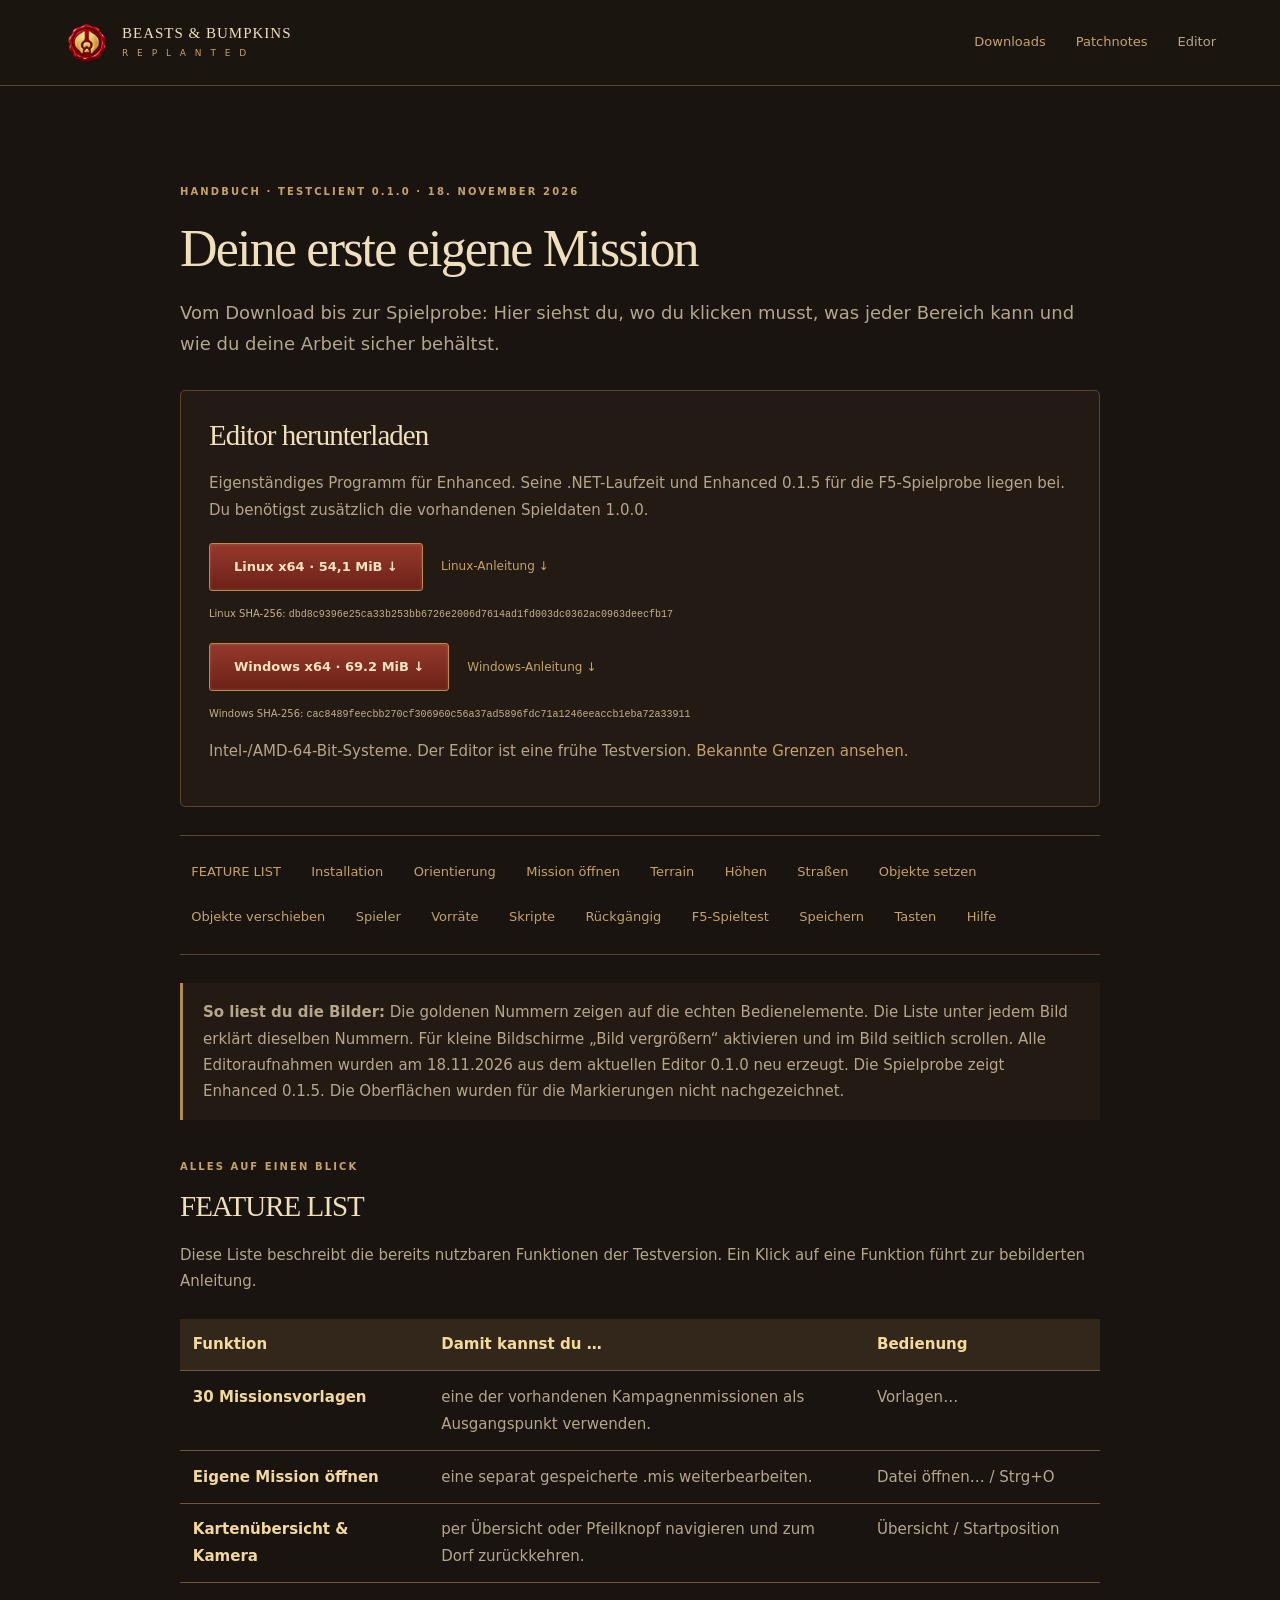
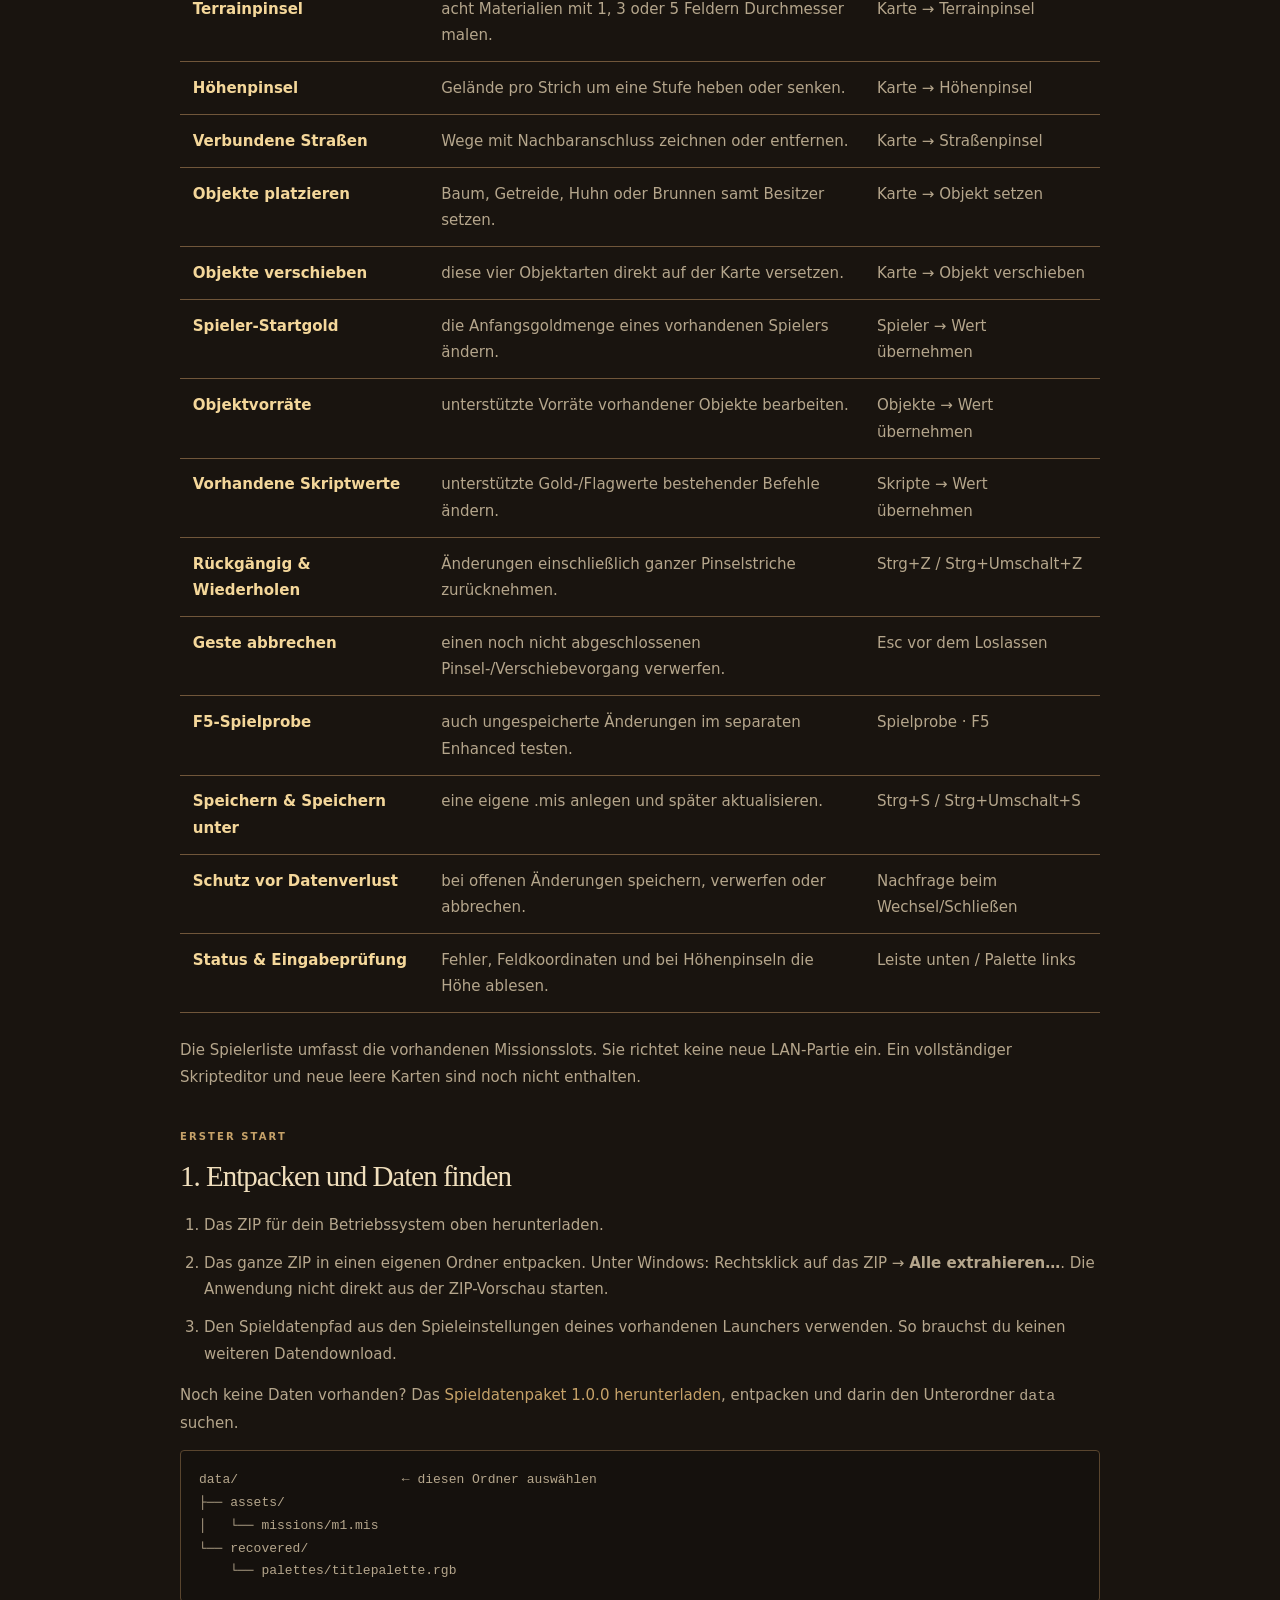
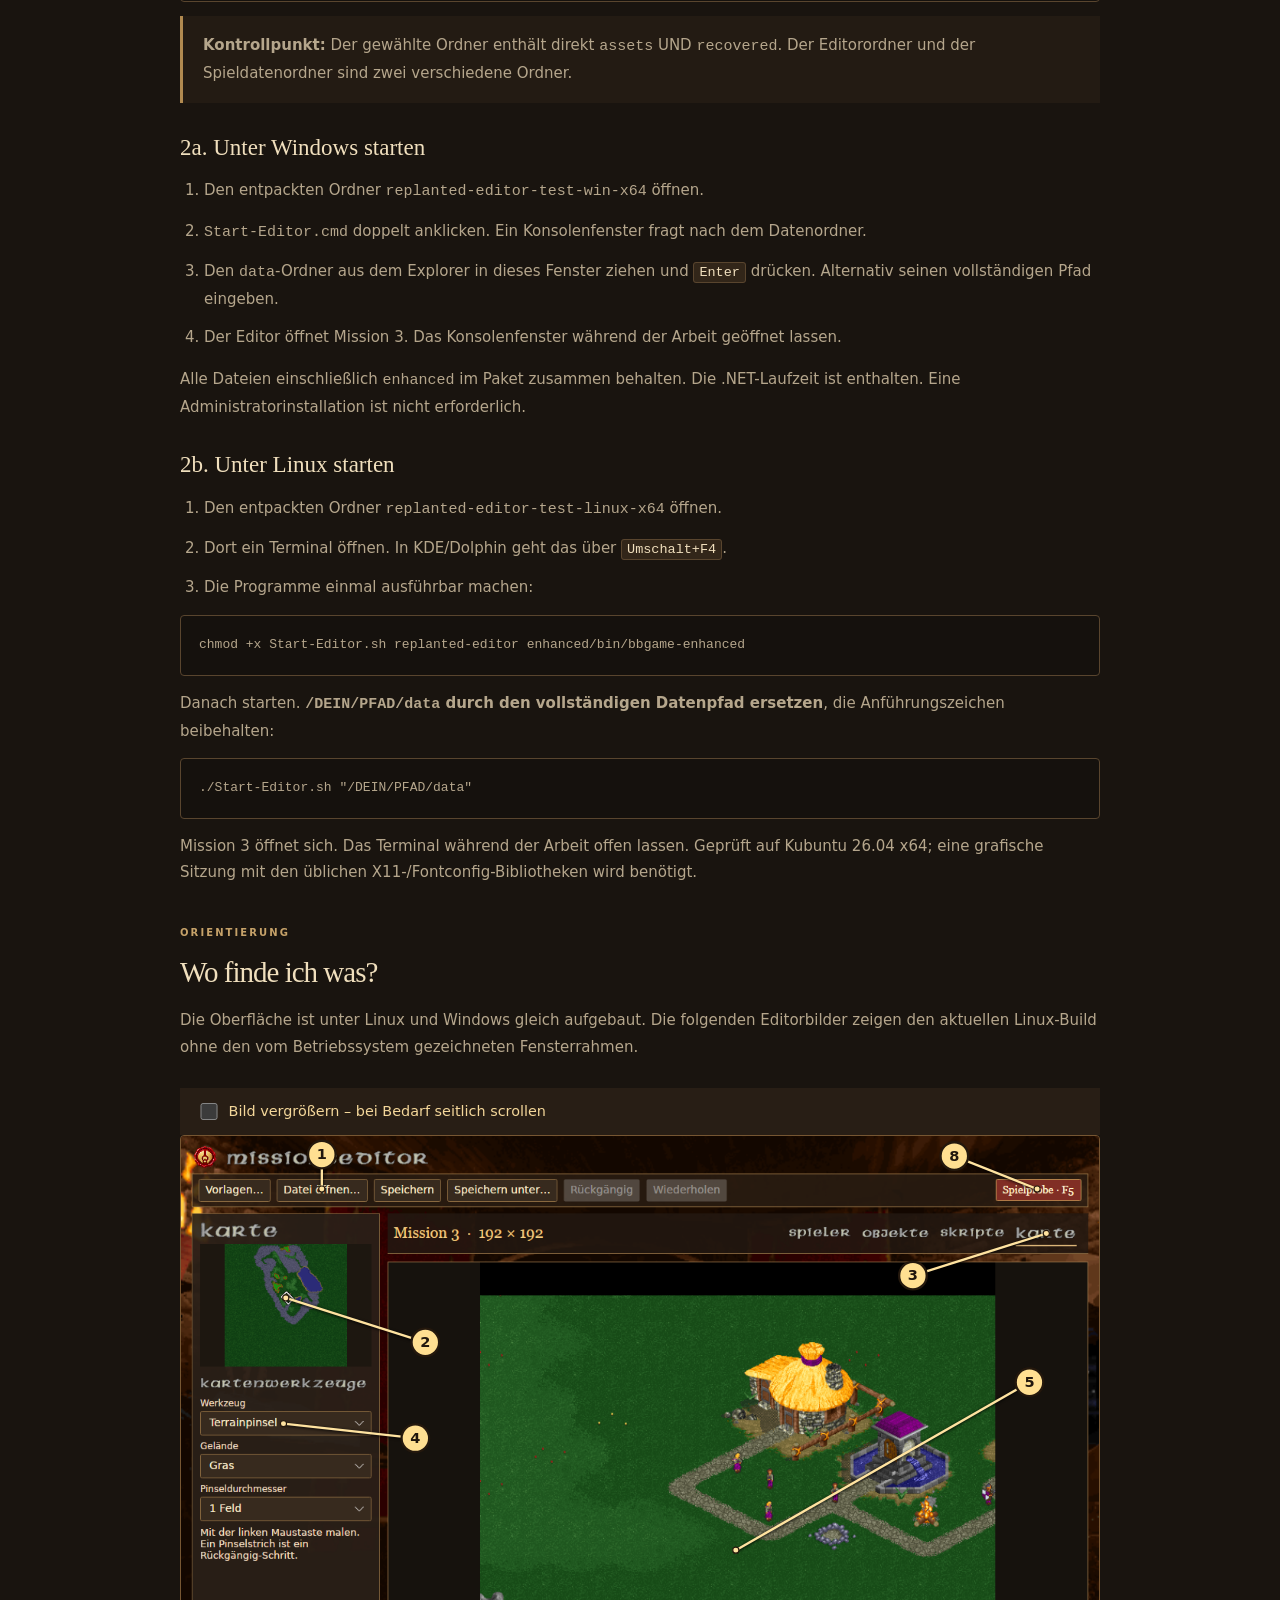
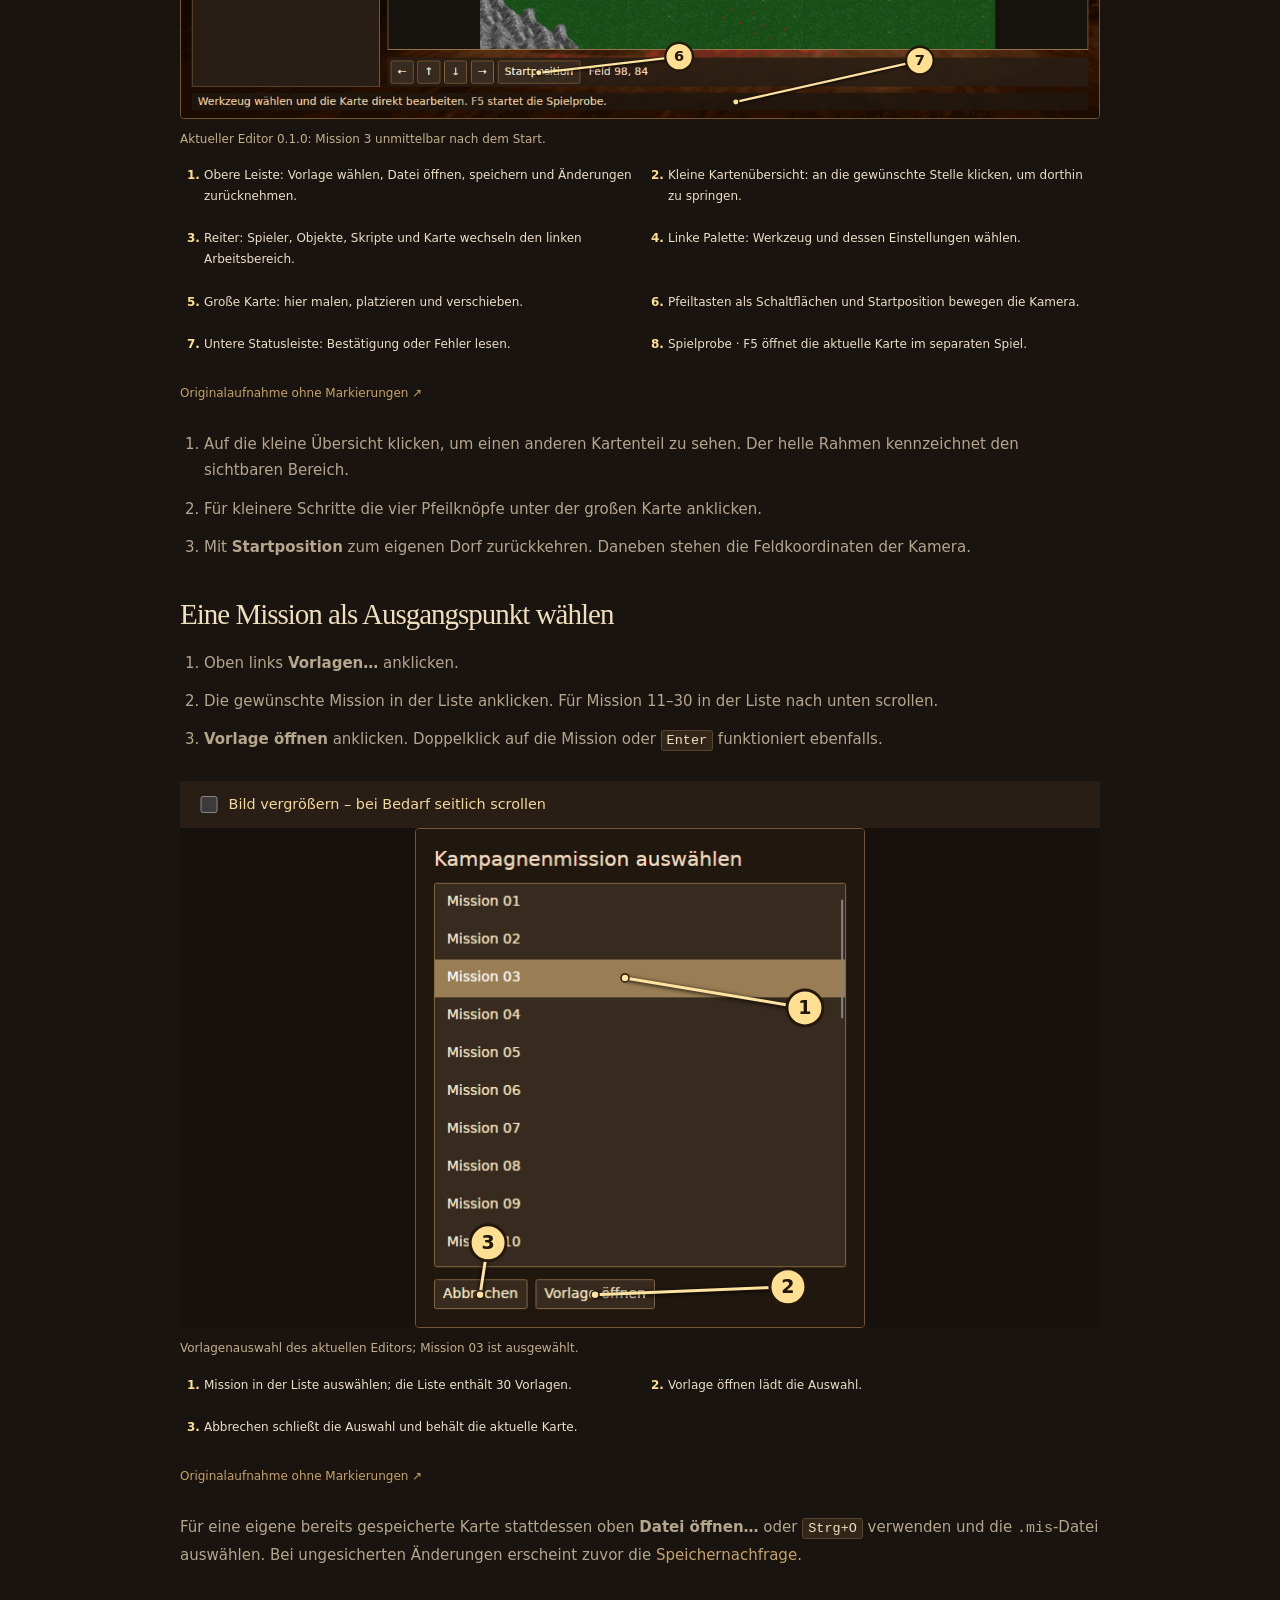
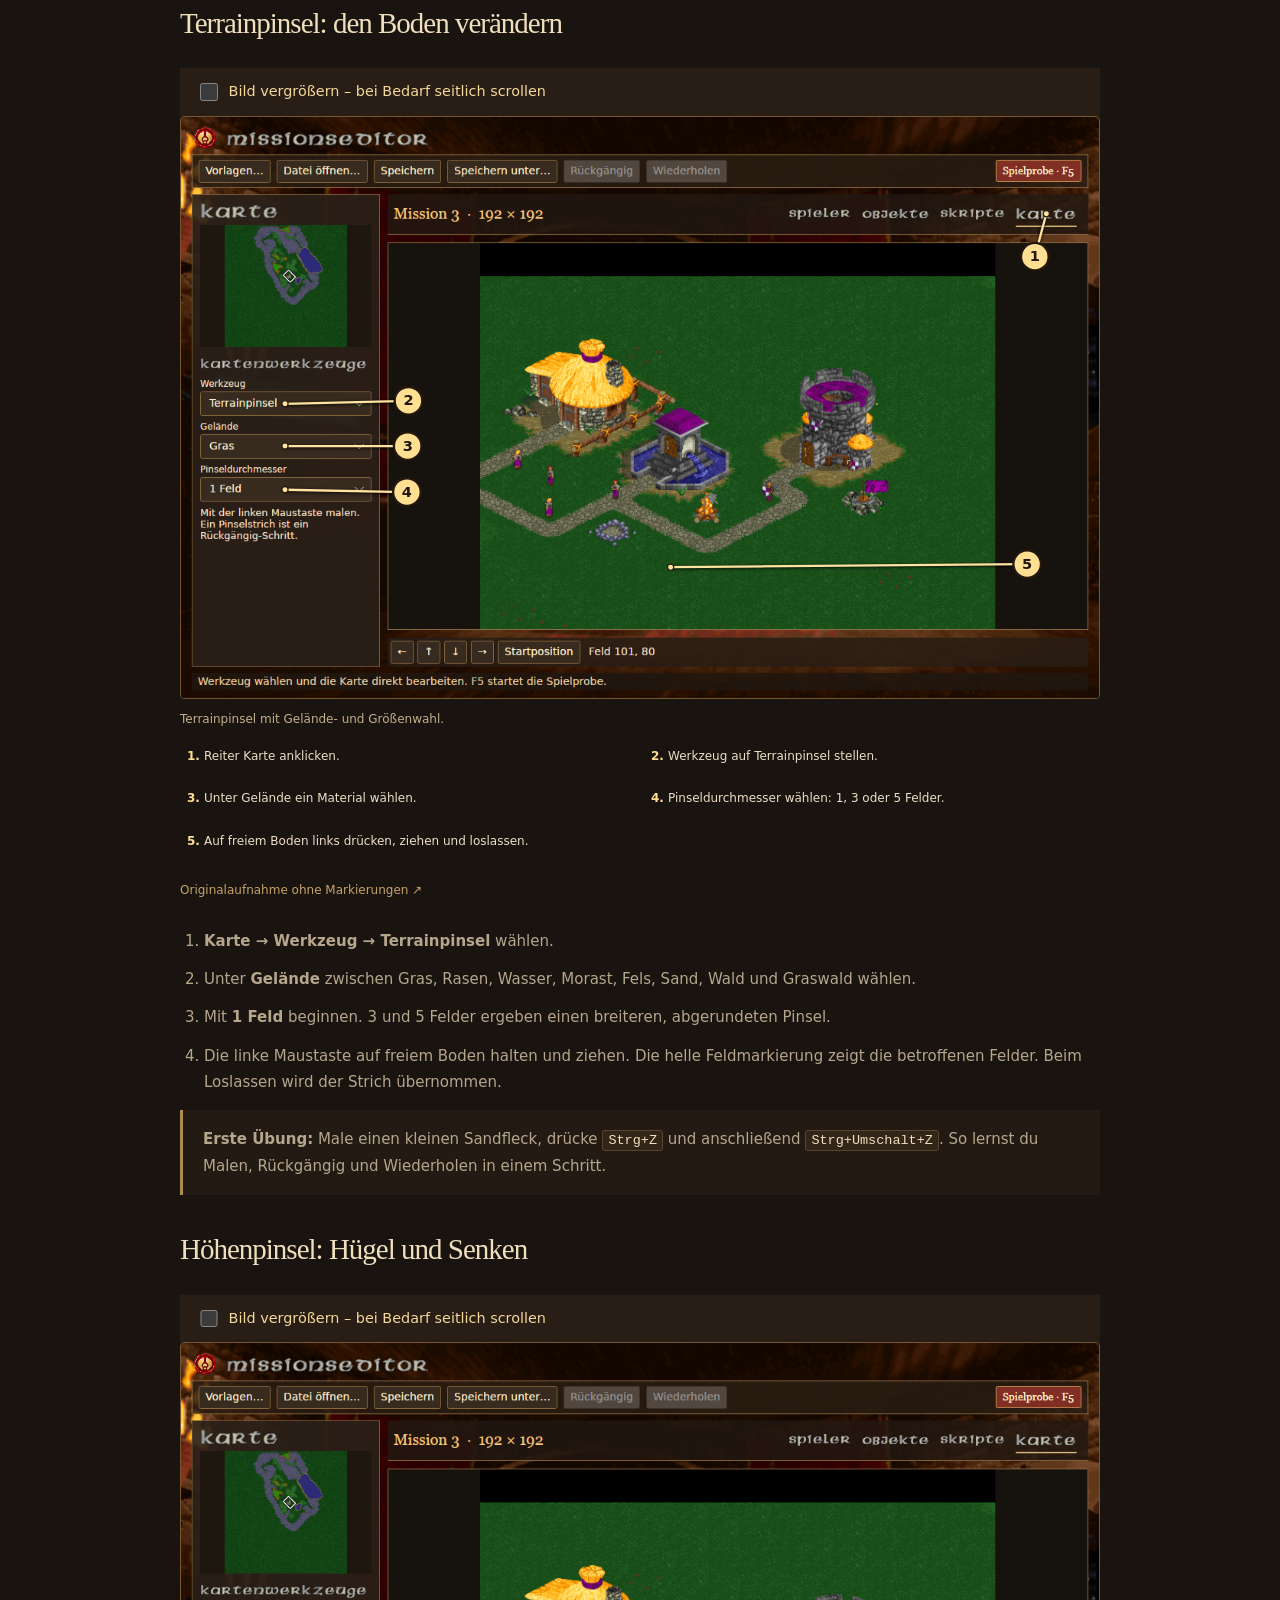
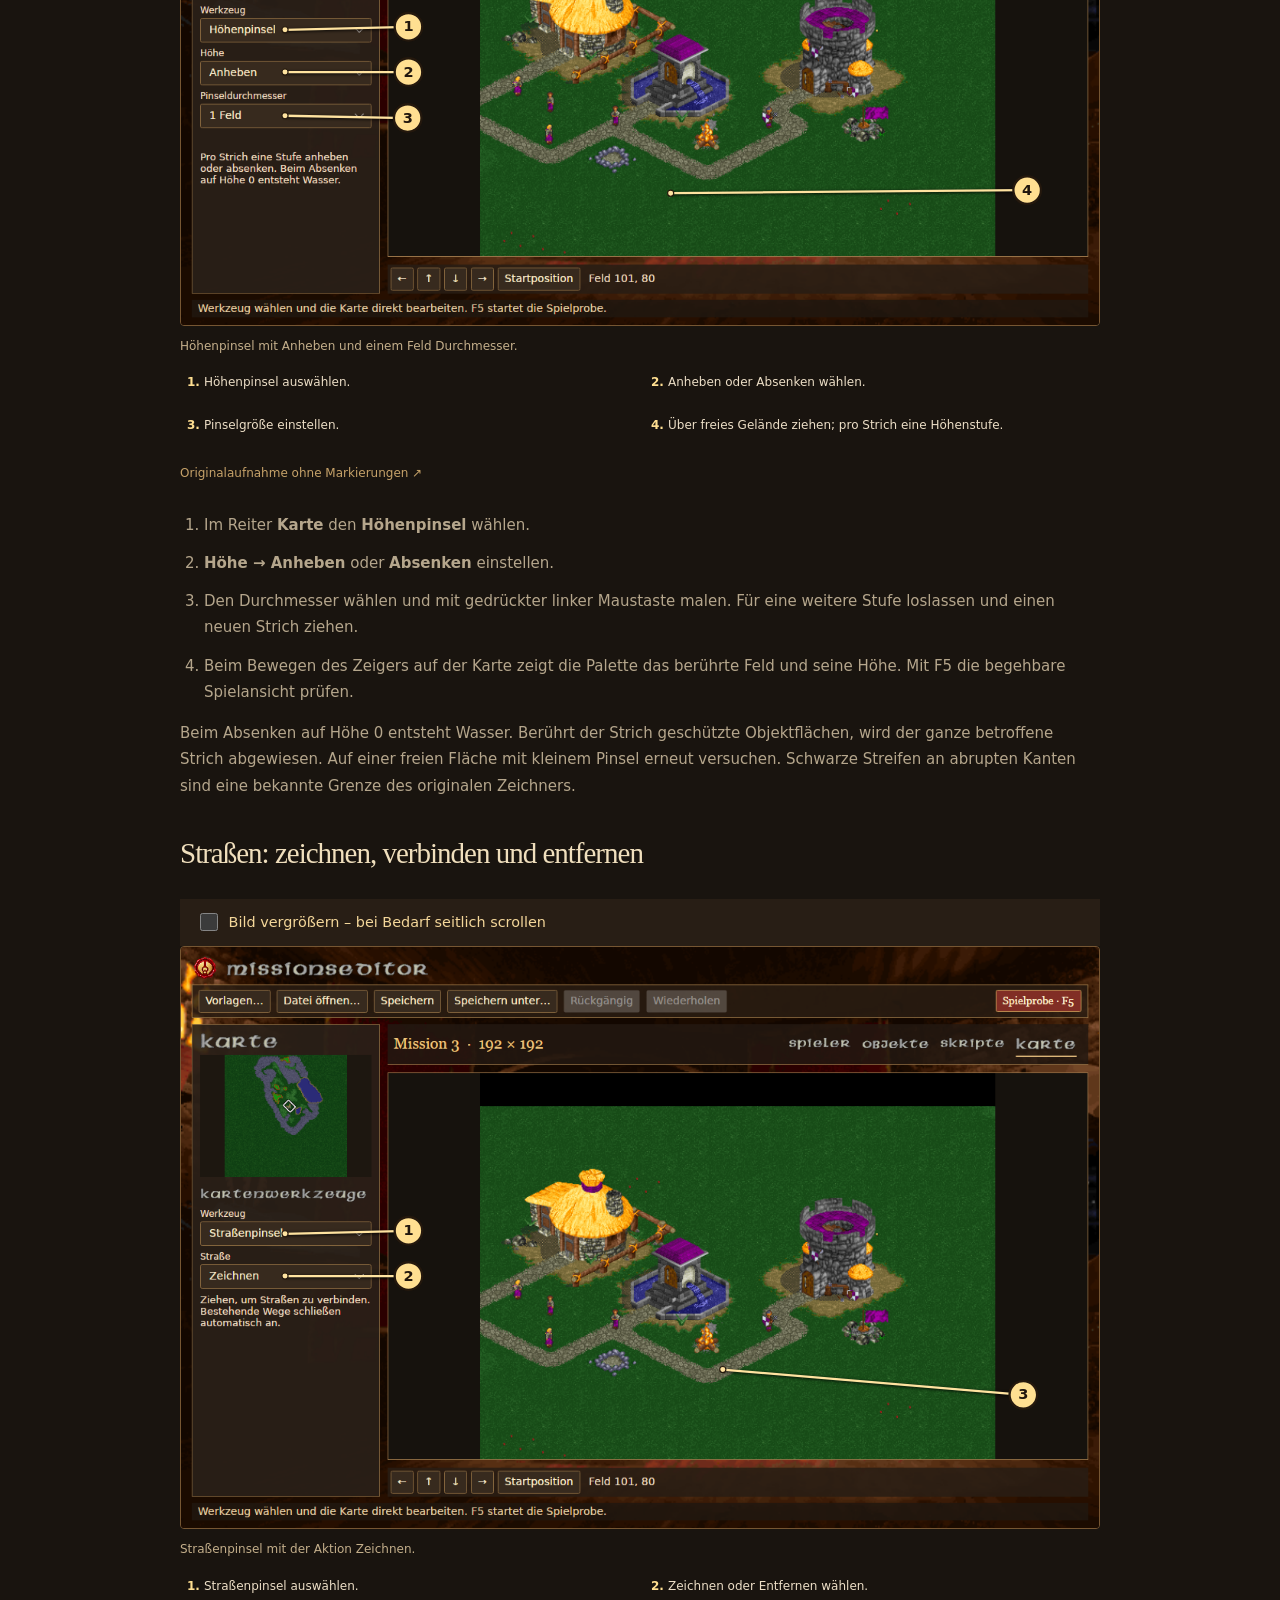
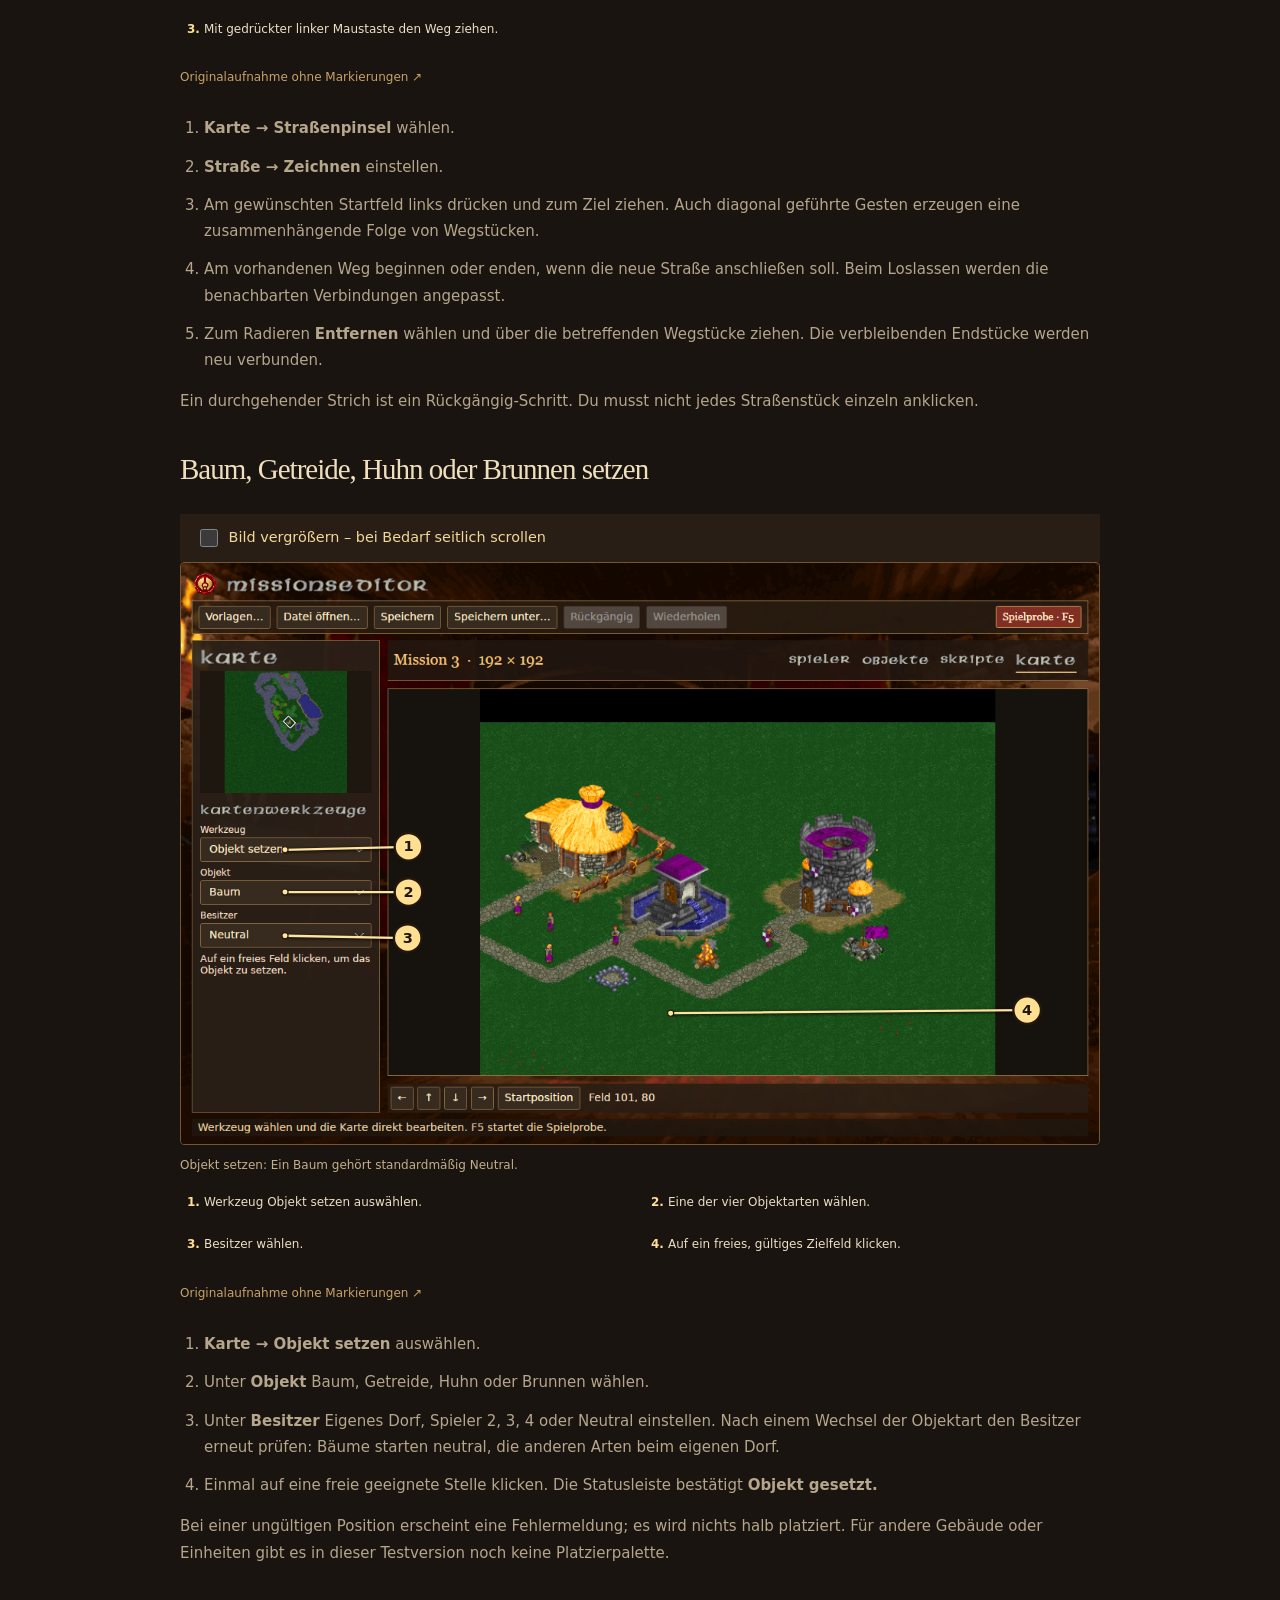
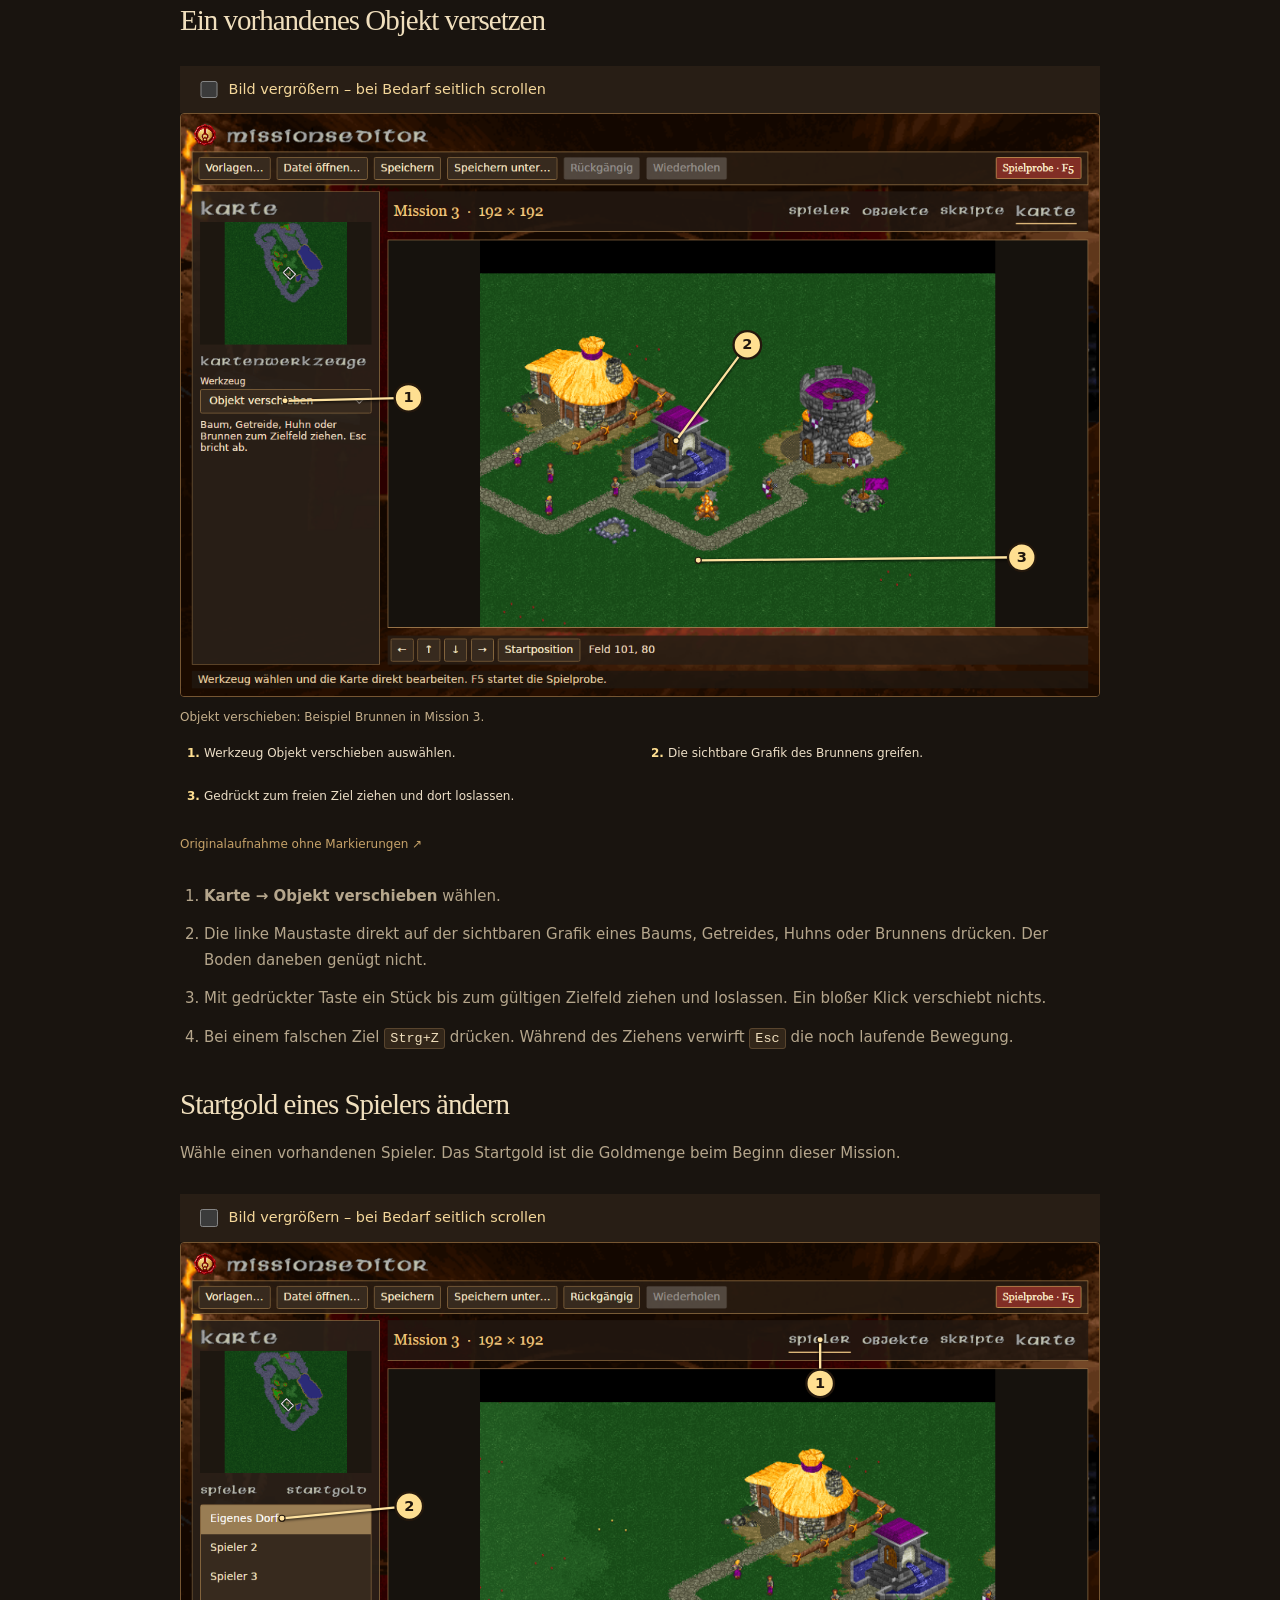
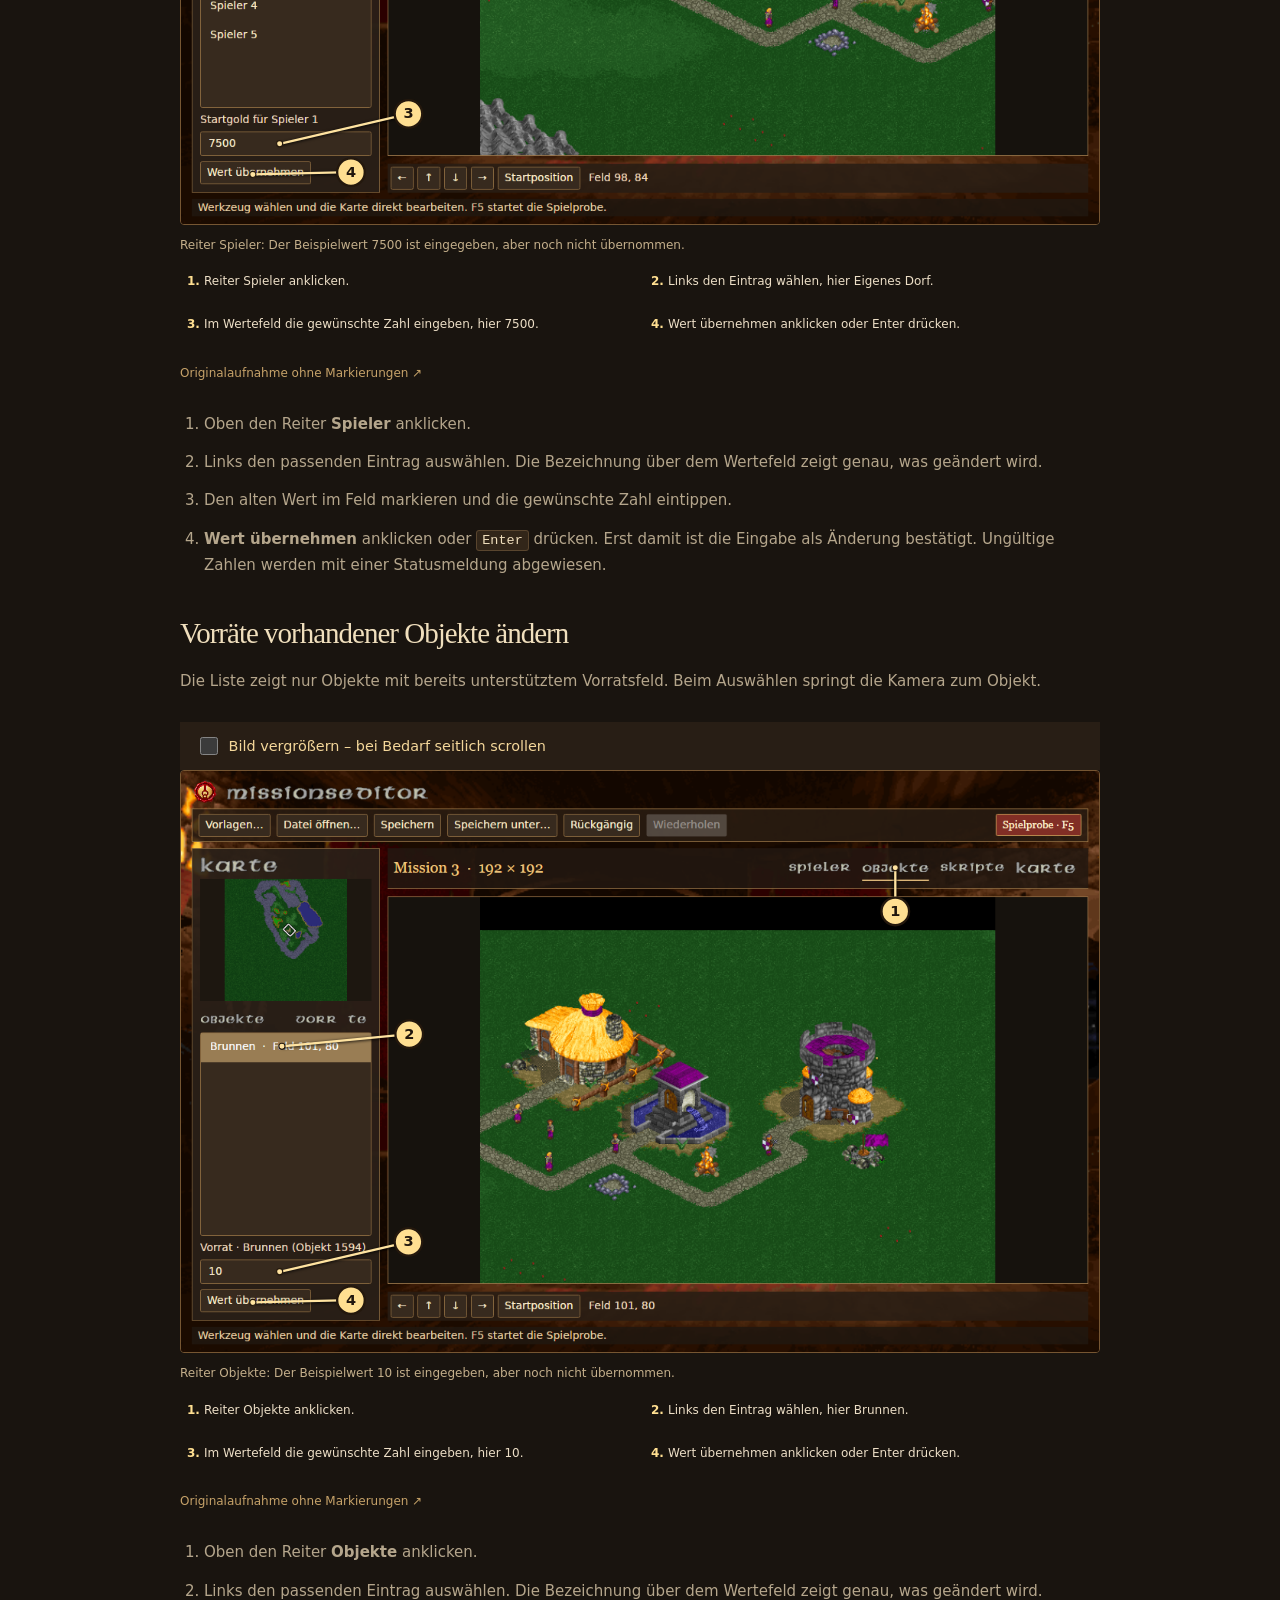
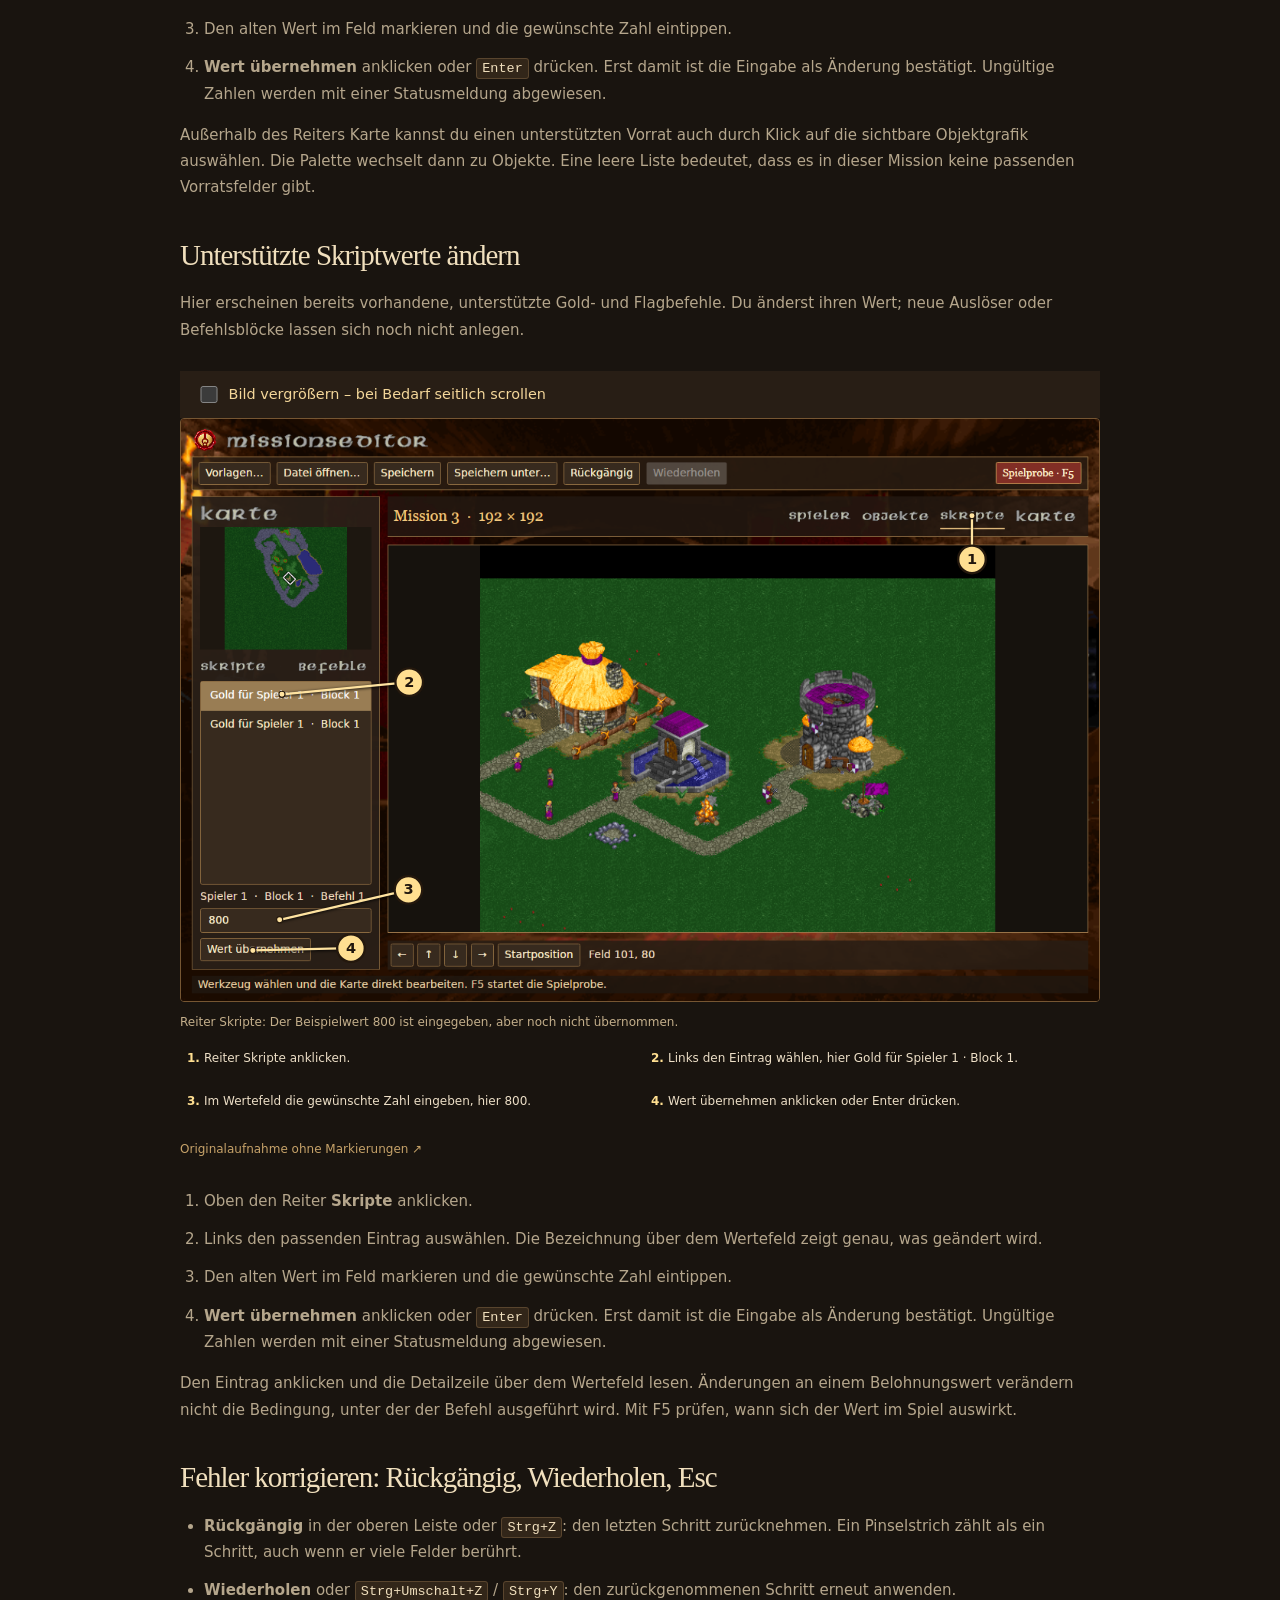
==== commit e5084f99: "Publish Windows editor and complete illustrated handbook with current captures" ====
--- a/site/editor.html
+++ b/site/editor.html
@@ -1,71 +1,62 @@
 <!doctype html>
 <html lang="de"><head><meta charset="utf-8"><meta name="viewport" content="width=device-width, initial-scale=1">
-<meta name="theme-color" content="#1b1510"><meta name="description" content="Gelände formen, Wege verbinden und die eigene Karte direkt im Spiel testen. Mit Bildern und einer Schritt-für-Schritt-Anleitung.">
-<title>Der Missionseditor · Replanted</title><link rel="icon" type="image/png" href="assets/seal.png"><link rel="stylesheet" href="styles.css"></head>
+<meta name="theme-color" content="#1b1510"><meta name="description" content="Gelände formen, Wege verbinden und die eigene Karte direkt im Spiel testen. Das vollständige Handbuch mit aktuellen Bildern, Klickmarkierungen und Feature-Liste.">
+<title>Der Missionseditor · Replanted</title><link rel="icon" type="image/png" href="assets/seal.png"><link rel="stylesheet" href="styles.css"><link rel="stylesheet" href="editor-handbook.css"><link rel="stylesheet" href="editor-handbook.css"><link rel="stylesheet" href="editor-handbook.css"><link rel="stylesheet" href="editor-handbook.css"><link rel="stylesheet" href="editor-handbook.css"></head>
 <body><a class="skip-link" href="#main">Zum Inhalt</a>
 <header class="site-header"><a class="brand" href="index.html?lang=de"><img src="assets/seal.png" width="46" height="46" alt=""><span>BEASTS &amp; BUMPKINS<small>R E P L A N T E D</small></span></a>
 <nav aria-label="Hauptnavigation"><a href="index.html?lang=de#downloads">Downloads</a><a href="patchnotes.html">Patchnotes</a><a href="editor.html">Editor</a></nav></header>
-<main id="main" class="section release-article"><p class="eyebrow">RELEASE · 18. NOVEMBER 2026</p><h1>Der Missionseditor</h1><p class="lead">Gelände formen, Wege verbinden und die eigene Karte direkt im Spiel testen. Mit Bildern und einer Schritt-für-Schritt-Anleitung.</p>
-<div class="release-box"><p class="eyebrow">TESTCLIENT 0.1.0 · LINUX X64</p>
-<p>Der eigenständige Missionseditor enthält seine .NET-Laufzeit und Enhanced 0.1.5 für Spieltests mit F5. Die bereits veröffentlichten Spieldaten 1.0.0 werden zusätzlich benötigt.</p>
-<div class="release-actions"><a class="button primary" id="editor-download" href="https://github.com/Naroci/BeastsAndBumpkinsReplanted/releases/download/v181126/replanted-editor-test-linux-x64-0.1.0-20261118-f236d61b.zip">Editor herunterladen · 54,1 MiB ↓</a><a class="text-link" href="EDITOR-TESTCLIENT.txt" download>Anleitung als Textdatei ↓</a></div>
-<p class="package-meta">SHA-256: <code>dbd8c9396e25ca33b253bb6726e2006d7614ad1fd003dc0362ac0963deecfb17</code></p></div>
-<nav class="guide-nav" aria-label="Editoranleitung"><a href="#start">1. Entpacken</a><a href="#daten">2. Daten finden</a><a href="#oeffnen">3. Starten</a><a href="#werkzeuge">4. Karte bearbeiten</a><a href="#spieltest">5. Testen und speichern</a><a href="#hilfe">Hilfe</a></nav>
-<p>Du brauchst einen Linux-PC mit Intel-/AMD-64-Bit-Prozessor, das Editor-ZIP und die Spieldaten. Für die erste Probe sind keine Programmierkenntnisse nötig. Die folgenden Bilder zeigen echte Aufnahmen einer bearbeiteten Beispielmission.</p>
-<figure class="editor-shot"><a href="assets/editor/strassen.webp"><img src="assets/editor/strassen.webp" width="1200" height="760" loading="eager" alt="Missionseditor mit Werkzeugwahl links, Kartenansicht rechts und Spielprobe-Schaltfläche oben rechts."></a><figcaption>So sieht der Editor aus: links die Werkzeuge, rechts die Karte. Oben findest du Speichern, Rückgängig und Spielprobe · F5. <a href="assets/editor/strassen.webp">Bild in voller Größe öffnen ↗</a></figcaption></figure>
-<section id="start"><p class="eyebrow">SCHRITT 1</p><h2>Das Editorpaket entpacken</h2><ol>
-<li>Oben auf <strong>Editor herunterladen</strong> klicken und warten, bis der Download fertig ist.</li>
-<li>Im Downloadordner das ZIP über die Entpacken-Funktion deines Dateimanagers vollständig entpacken.</li>
-<li>Den entpackten Ordner <code>replanted-editor-test-linux-x64</code> öffnen. Darin müssen <code>Start-Editor.sh</code>, <code>replanted-editor</code> und der Ordner <code>enhanced</code> liegen.</li></ol>
-<p class="guide-tip"><strong>Kontrollpunkt:</strong> Du siehst die Datei <code>Start-Editor.sh</code> im Dateimanager. Alle Dateien des Pakets zusammen in diesem Ordner lassen.</p></section>
-<section id="daten"><p class="eyebrow">SCHRITT 2</p><h2>Den richtigen Spieldatenordner finden</h2>
-<p>Wenn das Spiel bereits über den Launcher läuft, verwende dessen Spieldatenpfad aus den Spieleinstellungen. So ist kein erneuter Datendownload nötig.</p>
-<p>Noch keine Daten vorhanden? Das <a href="https://github.com/Naroci/BeastsAndBumpkinsReplanted/releases/download/v01112026/beasts-bumpkins-replanted-game-data-1.0.0.zip">Spieldatenpaket 1.0.0 herunterladen</a> und vollständig entpacken. Darin den Unterordner <code>data</code> öffnen.</p>
-<p class="guide-tip"><strong>Kontrollpunkt:</strong> Der richtige Ordner enthält diese beiden Unterordner:</p>
-<pre><code>data/                  ← diesen Ordnerpfad verwenden
+<main id="main" class="section release-article editor-handbook"><p class="eyebrow">HANDBUCH · TESTCLIENT 0.1.0 · 18. NOVEMBER 2026</p><h1>Deine erste eigene Mission</h1><p class="lead">Vom Download bis zur Spielprobe: Hier siehst du, wo du klicken musst, was jeder Bereich kann und wie du deine Arbeit sicher behältst.</p>
+<div class="release-box" id="downloads"><h2>Editor herunterladen</h2><p>Eigenständiges Programm für Enhanced. Seine .NET-Laufzeit und Enhanced 0.1.5 für die F5-Spielprobe liegen bei. Du benötigst zusätzlich die vorhandenen Spieldaten 1.0.0.</p>
+<div class="release-actions"><a class="button primary" id="editor-download" href="https://github.com/Naroci/BeastsAndBumpkinsReplanted/releases/download/v181126/replanted-editor-test-linux-x64-0.1.0-20261118-f236d61b.zip">Linux x64 · 54,1 MiB ↓</a><a class="text-link" href="EDITOR-TESTCLIENT.txt" download>Linux-Anleitung ↓</a></div>
+<p class="package-meta">Linux SHA-256: <code>dbd8c9396e25ca33b253bb6726e2006d7614ad1fd003dc0362ac0963deecfb17</code></p>
+<div class="release-actions"><a class="button primary" id="editor-download-windows" href="https://github.com/Naroci/BeastsAndBumpkinsReplanted/releases/download/vEditorWin01/replanted-editor-test-win-x64-0.1.0-20261118-280fb04b.zip">Windows x64 · 69.2 MiB ↓</a><a class="text-link" href="EDITOR-TESTCLIENT-WINDOWS.txt" download>Windows-Anleitung ↓</a></div><p class="package-meta">Windows SHA-256: <code>cac8489feecbb270cf306960c56a37ad5896fdc71a1246eeaccb1eba72a33911</code></p>
+<p>Intel-/AMD-64-Bit-Systeme. Der Editor ist eine frühe Testversion. <a href="#grenzen">Bekannte Grenzen ansehen.</a></p></div>
+<nav class="guide-nav" aria-label="Handbuchkapitel"><a href="#features">FEATURE LIST</a><a href="#start">Installation</a><a href="#ueberblick">Orientierung</a><a href="#vorlagen">Mission öffnen</a><a href="#terrain">Terrain</a><a href="#hoehen">Höhen</a><a href="#strassen">Straßen</a><a href="#setzen">Objekte setzen</a><a href="#verschieben">Objekte verschieben</a><a href="#spieler">Spieler</a><a href="#objekte">Vorräte</a><a href="#skripte">Skripte</a><a href="#verlauf">Rückgängig</a><a href="#spieltest">F5-Spieltest</a><a href="#speichern">Speichern</a><a href="#tasten">Tasten</a><a href="#hilfe">Hilfe</a></nav>
+<p class="guide-tip"><strong>So liest du die Bilder:</strong> Die goldenen Nummern zeigen auf die echten Bedienelemente. Die Liste unter jedem Bild erklärt dieselben Nummern. Für kleine Bildschirme „Bild vergrößern“ aktivieren und im Bild seitlich scrollen. Alle Editoraufnahmen wurden am 18.11.2026 aus dem aktuellen Editor 0.1.0 neu erzeugt. Die Spielprobe zeigt Enhanced 0.1.5. Die Oberflächen wurden für die Markierungen nicht nachgezeichnet.</p>
+<section id="features"><p class="eyebrow">ALLES AUF EINEN BLICK</p><h2>FEATURE LIST</h2><p>Diese Liste beschreibt die bereits nutzbaren Funktionen der Testversion. Ein Klick auf eine Funktion führt zur bebilderten Anleitung.</p><div class="table-scroll"><table class="feature-table"><thead><tr><th>Funktion</th><th>Damit kannst du …</th><th>Bedienung</th></tr></thead><tbody>
+<tr><th scope="row"><a href="#vorlagen">30 Missionsvorlagen</a></th><td>eine der vorhandenen Kampagnenmissionen als Ausgangspunkt verwenden.</td><td>Vorlagen…</td></tr><tr><th scope="row"><a href="#vorlagen">Eigene Mission öffnen</a></th><td>eine separat gespeicherte .mis weiterbearbeiten.</td><td>Datei öffnen… / Strg+O</td></tr><tr><th scope="row"><a href="#ueberblick">Kartenübersicht & Kamera</a></th><td>per Übersicht oder Pfeilknopf navigieren und zum Dorf zurückkehren.</td><td>Übersicht / Startposition</td></tr><tr><th scope="row"><a href="#terrain">Terrainpinsel</a></th><td>acht Materialien mit 1, 3 oder 5 Feldern Durchmesser malen.</td><td>Karte → Terrainpinsel</td></tr><tr><th scope="row"><a href="#hoehen">Höhenpinsel</a></th><td>Gelände pro Strich um eine Stufe heben oder senken.</td><td>Karte → Höhenpinsel</td></tr><tr><th scope="row"><a href="#strassen">Verbundene Straßen</a></th><td>Wege mit Nachbaranschluss zeichnen oder entfernen.</td><td>Karte → Straßenpinsel</td></tr><tr><th scope="row"><a href="#setzen">Objekte platzieren</a></th><td>Baum, Getreide, Huhn oder Brunnen samt Besitzer setzen.</td><td>Karte → Objekt setzen</td></tr><tr><th scope="row"><a href="#verschieben">Objekte verschieben</a></th><td>diese vier Objektarten direkt auf der Karte versetzen.</td><td>Karte → Objekt verschieben</td></tr><tr><th scope="row"><a href="#spieler">Spieler-Startgold</a></th><td>die Anfangsgoldmenge eines vorhandenen Spielers ändern.</td><td>Spieler → Wert übernehmen</td></tr><tr><th scope="row"><a href="#objekte">Objektvorräte</a></th><td>unterstützte Vorräte vorhandener Objekte bearbeiten.</td><td>Objekte → Wert übernehmen</td></tr><tr><th scope="row"><a href="#skripte">Vorhandene Skriptwerte</a></th><td>unterstützte Gold-/Flagwerte bestehender Befehle ändern.</td><td>Skripte → Wert übernehmen</td></tr><tr><th scope="row"><a href="#verlauf">Rückgängig & Wiederholen</a></th><td>Änderungen einschließlich ganzer Pinselstriche zurücknehmen.</td><td>Strg+Z / Strg+Umschalt+Z</td></tr><tr><th scope="row"><a href="#verlauf">Geste abbrechen</a></th><td>einen noch nicht abgeschlossenen Pinsel-/Verschiebevorgang verwerfen.</td><td>Esc vor dem Loslassen</td></tr><tr><th scope="row"><a href="#spieltest">F5-Spielprobe</a></th><td>auch ungespeicherte Änderungen im separaten Enhanced testen.</td><td>Spielprobe · F5</td></tr><tr><th scope="row"><a href="#speichern">Speichern & Speichern unter</a></th><td>eine eigene .mis anlegen und später aktualisieren.</td><td>Strg+S / Strg+Umschalt+S</td></tr><tr><th scope="row"><a href="#speichern">Schutz vor Datenverlust</a></th><td>bei offenen Änderungen speichern, verwerfen oder abbrechen.</td><td>Nachfrage beim Wechsel/Schließen</td></tr><tr><th scope="row"><a href="#hilfe">Status & Eingabeprüfung</a></th><td>Fehler, Feldkoordinaten und bei Höhenpinseln die Höhe ablesen.</td><td>Leiste unten / Palette links</td></tr></tbody></table></div><p>Die Spielerliste umfasst die vorhandenen Missionsslots. Sie richtet keine neue LAN-Partie ein. Ein vollständiger Skripteditor und neue leere Karten sind noch nicht enthalten.</p></section>
+<section id="start"><p class="eyebrow">ERSTER START</p><h2>1. Entpacken und Daten finden</h2><ol><li>Das ZIP für dein Betriebssystem oben herunterladen.</li><li>Das ganze ZIP in einen eigenen Ordner entpacken. Unter Windows: Rechtsklick auf das ZIP → <strong>Alle extrahieren…</strong>. Die Anwendung nicht direkt aus der ZIP-Vorschau starten.</li><li>Den Spieldatenpfad aus den Spieleinstellungen deines vorhandenen Launchers verwenden. So brauchst du keinen weiteren Datendownload.</li></ol>
+<p>Noch keine Daten vorhanden? Das <a href="https://github.com/Naroci/BeastsAndBumpkinsReplanted/releases/download/v01112026/beasts-bumpkins-replanted-game-data-1.0.0.zip">Spieldatenpaket 1.0.0 herunterladen</a>, entpacken und darin den Unterordner <code>data</code> suchen.</p>
+<pre><code>data/                     ← diesen Ordner auswählen
 ├── assets/
-│   └── missions/
-│       └── m1.mis
+│   └── missions/m1.mis
 └── recovered/
-    └── palettes/
-        └── titlepalette.rgb</code></pre>
-<p>Kopiere den vollständigen Pfad dieses Ordners aus der Adresszeile des Dateimanagers. In KDE/Dolphin blendet <kbd>Strg+L</kbd> den kopierbaren Pfad ein. Bewahre ihn für den nächsten Schritt auf.</p></section>
-<section id="oeffnen"><p class="eyebrow">SCHRITT 3</p><h2>Den Editor starten</h2><ol>
-<li>Zurück in den Editorordner aus Schritt 1 wechseln, in dem <code>Start-Editor.sh</code> liegt.</li>
-<li>Dort ein Terminal öffnen. Unter KDE/Dolphin öffnet <kbd>Umschalt+F4</kbd> ein Terminal im aktuellen Ordner. Die Tastenkürzel sind im <a href="https://docs.kde.org/stable_kf6/en/dolphin/dolphin/command-reference.html">Dolphin-Handbuch</a> beschrieben.</li>
-<li>Diesen Befehl kopieren, im Terminal einfügen und <kbd>Enter</kbd> drücken. Damit werden die drei Programme ausführbar:</li></ol>
-<pre><code>chmod +x Start-Editor.sh replanted-editor enhanced/bin/bbgame-enhanced</code></pre>
-<p>Anschließend den Editor starten. <strong>Ersetze <code>/DEIN/PFAD/data</code> durch den zuvor kopierten Datenpfad.</strong> Die Anführungszeichen stehen lassen, damit auch Leerzeichen im Pfad funktionieren:</p>
-<pre><code>./Start-Editor.sh "/DEIN/PFAD/data"</code></pre>
-<p class="guide-tip"><strong>Kontrollpunkt:</strong> Das Editorfenster öffnet Mission 3. Das Terminal während der Bearbeitung geöffnet lassen; dort erscheinen mögliche Fehlermeldungen.</p>
-<p>Geprüft auf Kubuntu 26.04 x64. Die .NET-Laufzeit und Enhanced 0.1.5 sind bereits im Paket. Eine grafische Linux-Sitzung mit den üblichen X11-/Fontconfig-Systembibliotheken wird benötigt.</p></section>
-<section id="werkzeuge"><p class="eyebrow">SCHRITT 4</p><h2>Die erste Karte bearbeiten</h2>
-<p>Zum Einstieg oben <strong>Vorlagen…</strong> öffnen und eine Kampagnenmission auswählen. Rechts oben den Reiter <strong>Karte</strong> anklicken. Über <strong>Startposition</strong> unter der Karte gelangst du zum eigenen Dorf.</p>
-<h3>Gelände malen</h3><ol><li>Links unter <strong>Werkzeug</strong> den <strong>Terrainpinsel</strong> wählen.</li><li>Unter <strong>Gelände</strong> das gewünschte Material auswählen, zum Beispiel Wasser. Mit einem Pinseldurchmesser von <strong>1 Feld</strong> beginnen.</li><li>Auf einer freien Stelle der Karte die linke Maustaste gedrückt halten und ziehen. Beim Loslassen wird der ganze Strich übernommen.</li></ol>
-<figure class="editor-shot"><a href="assets/editor/terrain.webp"><img src="assets/editor/terrain.webp" width="900" height="600" loading="lazy" alt="Terrainpinsel mit gewähltem Wasser, fünf Feldern Pinseldurchmesser und weißem Feldraster über einem See."></a><figcaption>Beispiel: Wasser mit einem breiten Pinsel. Das helle Raster zeigt, welche Felder der Pinsel gerade berührt. Dateinamen und Pfade im Bild sind nur Beispiele. <a href="assets/editor/terrain.webp">Bild in voller Größe öffnen ↗</a></figcaption></figure>
-<h3>Höhen verändern</h3><p>Unter <strong>Werkzeug</strong> den <strong>Höhenpinsel</strong> wählen. Unter <strong>Höhe</strong> zwischen <strong>Anheben</strong> und <strong>Absenken</strong> wechseln, dann mit der linken Maustaste malen. Jeder Strich verändert die Höhe um eine Stufe. Auf Höhe 0 entsteht Wasser. Berührt ein Strich geschützte Objektflächen, wird er nicht übernommen.</p>
-<figure class="editor-shot"><a href="assets/editor/hoehen.webp"><img src="assets/editor/hoehen.webp" width="1166" height="500" loading="lazy" alt="Ausschnitt des Höhenpinsels mit Anheben, drei Feldern Pinselgröße und angehobenem Gelände am Weg."></a><figcaption>Die linke Palette zeigt Werkzeug, Richtung und Pinselgröße. Schwarze Streifen an steilen Kanten sind eine bekannte Darstellungsgrenze des originalen Zeichners. <a href="assets/editor/hoehen.webp">Bild in voller Größe öffnen ↗</a></figcaption></figure>
-<h3>Straßen zeichnen und entfernen</h3><p><strong>Straßenpinsel</strong> auswählen und <strong>Straße → Zeichnen</strong> einstellen. Mit gedrückter linker Maustaste über die Karte ziehen. Die helle Vorschau im großen Bild oben zeigt den Verlauf. Beim Loslassen entstehen verbundene Straßenstücke; vorhandene Nachbarwege schließen an. Zum Radieren <strong>Entfernen</strong> wählen und erneut über den Abschnitt ziehen.</p>
-<h3>Objekte setzen und verschieben</h3><p><strong>Objekt setzen</strong> auswählen, dann Baum, Getreide, Huhn oder Brunnen wählen und auf eine freie passende Stelle klicken. Mit <strong>Objekt verschieben</strong> die sichtbare Figur oder das Gebäude mit gedrückter linker Maustaste zum Zielfeld ziehen. Eine ungültige Platzierung wird nicht übernommen.</p>
-<p class="guide-tip"><strong>Etwas ging schief?</strong> Oben auf <strong>Rückgängig</strong> klicken oder <kbd>Strg+Z</kbd> drücken. Ein ganzer Pinselstrich zählt als ein Schritt. <kbd>Strg+Umschalt+Z</kbd> oder <kbd>Strg+Y</kbd> stellt ihn wieder her. <kbd>Esc</kbd> bricht die gerade laufende Geste ab.</p>
-<p>Mit den Pfeilen unter der Karte oder einem Klick auf die Übersicht links oben verschiebst du den sichtbaren Bereich. Die Reiter <strong>Spieler</strong>, <strong>Objekte</strong> und <strong>Skripte</strong> bieten außerdem Startgold, ausgewählte Vorräte und vorhandene Skriptbelohnungen.</p></section>
-<section id="spieltest"><p class="eyebrow">SCHRITT 5</p><h2>Im Spiel testen und die Karte behalten</h2><ol>
-<li>Oben rechts <strong>Spielprobe · F5</strong> anklicken oder <kbd>F5</kbd> drücken. Auch noch ungespeicherte Änderungen werden mitgenommen.</li>
-<li>Ein separates Enhanced-Spielfenster öffnet sich am eigenen Dorf. Prüfe dort deine Wege, Höhen und Objekte.</li>
-<li>Das Spielfenster schließen oder zum Editor zurückwechseln und erneut <kbd>F5</kbd> drücken. Danach kannst du im Editor weiterarbeiten.</li>
-<li>Oben <strong>Speichern unter…</strong> anklicken und eine eigene Datei, zum Beispiel <code>Meine erste Karte.mis</code>, in deinem Dokumenteordner speichern. Damit bleiben die Originalmissionen erhalten.</li>
-<li>Spätere Änderungen dieser eigenen Karte mit <strong>Speichern</strong> oder <kbd>Strg+S</kbd> sichern. Beim nächsten Mal über <strong>Datei öffnen…</strong> wieder öffnen.</li></ol>
-<figure class="editor-shot"><a href="assets/editor/spieltest.webp"><img src="assets/editor/spieltest.webp" width="960" height="720" loading="lazy" alt="Enhanced-Spielprobe mit Spiel-HUD, See und erhöhtem Weg neben dem eigenen Dorf."></a><figcaption>Das ist die echte F5-Spielprobe derselben bearbeiteten Beispielkarte. Am oberen Spiel-HUD erkennst du, dass du im Spiel und nicht im Editor bist. <a href="assets/editor/spieltest.webp">Bild in voller Größe öffnen ↗</a></figcaption></figure>
-<p class="guide-tip"><strong>Geschafft:</strong> Deine eigene <code>.mis</code> liegt im gewählten Ordner. Ein Spieltest allein speichert diese Datei noch nicht; dafür immer <strong>Speichern</strong> verwenden.</p></section>
+    └── palettes/titlepalette.rgb</code></pre>
+<p class="guide-tip"><strong>Kontrollpunkt:</strong> Der gewählte Ordner enthält direkt <code>assets</code> UND <code>recovered</code>. Der Editorordner und der Spieldatenordner sind zwei verschiedene Ordner.</p>
+<h3 id="windows-start">2a. Unter Windows starten</h3><ol><li>Den entpackten Ordner <code>replanted-editor-test-win-x64</code> öffnen.</li><li><code>Start-Editor.cmd</code> doppelt anklicken. Ein Konsolenfenster fragt nach dem Datenordner.</li><li>Den <code>data</code>-Ordner aus dem Explorer in dieses Fenster ziehen und <kbd>Enter</kbd> drücken. Alternativ seinen vollständigen Pfad eingeben.</li><li>Der Editor öffnet Mission 3. Das Konsolenfenster während der Arbeit geöffnet lassen.</li></ol><p>Alle Dateien einschließlich <code>enhanced</code> im Paket zusammen behalten. Die .NET-Laufzeit ist enthalten. Eine Administratorinstallation ist nicht erforderlich.</p>
+<h3 id="linux-start">2b. Unter Linux starten</h3><ol><li>Den entpackten Ordner <code>replanted-editor-test-linux-x64</code> öffnen.</li><li>Dort ein Terminal öffnen. In KDE/Dolphin geht das über <kbd>Umschalt+F4</kbd>.</li><li>Die Programme einmal ausführbar machen:</li></ol>
+<pre><code>chmod +x Start-Editor.sh replanted-editor enhanced/bin/bbgame-enhanced</code></pre><p>Danach starten. <strong><code>/DEIN/PFAD/data</code> durch den vollständigen Datenpfad ersetzen</strong>, die Anführungszeichen beibehalten:</p><pre><code>./Start-Editor.sh "/DEIN/PFAD/data"</code></pre><p>Mission 3 öffnet sich. Das Terminal während der Arbeit offen lassen. Geprüft auf Kubuntu 26.04 x64; eine grafische Sitzung mit den üblichen X11-/Fontconfig-Bibliotheken wird benötigt.</p></section>
+<section id="ueberblick"><p class="eyebrow">ORIENTIERUNG</p><h2>Wo finde ich was?</h2><p>Die Oberfläche ist unter Linux und Windows gleich aufgebaut. Die folgenden Editorbilder zeigen den aktuellen Linux-Build ohne den vom Betriebssystem gezeichneten Fensterrahmen.</p>
+<figure class="editor-shot" id="bild-uebersicht"><label class="shot-toggle"><input type="checkbox"> Bild vergrößern – bei Bedarf seitlich scrollen</label><div class="shot-viewport" tabindex="0" aria-label="Bild: Aktueller Editor 0.1.0: Mission 3 unmittelbar nach dem Start."><div class="marked-shot" style="--shot-width:1200px;max-width:1200px"><img src="assets/editor/uebersicht-20261118-f3d07274.webp" width="1200" height="760" loading="eager" alt="Aktueller Editor 0.1.0: Mission 3 unmittelbar nach dem Start."><svg viewBox="0 0 1200 760" aria-hidden="true"><g><title>1: Obere Leiste: Vorlage wählen, Datei öffnen, speichern und Änderungen zurücknehmen.</title><path d="M185,25 L185,70"/><circle class="target" cx="185" cy="70" r="4"/><circle cx="185" cy="25" r="18"/><text x="185" y="31">1</text></g><g><title>2: Kleine Kartenübersicht: an die gewünschte Stelle klicken, um dorthin zu springen.</title><path d="M320,270 L138,212"/><circle class="target" cx="138" cy="212" r="4"/><circle cx="320" cy="270" r="18"/><text x="320" y="276">2</text></g><g><title>3: Reiter: Spieler, Objekte, Skripte und Karte wechseln den linken Arbeitsbereich.</title><path d="M956,183 L1130,128"/><circle class="target" cx="1130" cy="128" r="4"/><circle cx="956" cy="183" r="18"/><text x="956" y="189">3</text></g><g><title>4: Linke Palette: Werkzeug und dessen Einstellungen wählen.</title><path d="M307,395 L135,376"/><circle class="target" cx="135" cy="376" r="4"/><circle cx="307" cy="395" r="18"/><text x="307" y="401">4</text></g><g><title>5: Große Karte: hier malen, platzieren und verschieben.</title><path d="M1108,322 L725,541"/><circle class="target" cx="725" cy="541" r="4"/><circle cx="1108" cy="322" r="18"/><text x="1108" y="328">5</text></g><g><title>6: Pfeiltasten als Schaltflächen und Startposition bewegen die Kamera.</title><path d="M651,680 L468,701"/><circle class="target" cx="468" cy="701" r="4"/><circle cx="651" cy="680" r="18"/><text x="651" y="686">6</text></g><g><title>7: Untere Statusleiste: Bestätigung oder Fehler lesen.</title><path d="M965,685 L725,739"/><circle class="target" cx="725" cy="739" r="4"/><circle cx="965" cy="685" r="18"/><text x="965" y="691">7</text></g><g><title>8: Spielprobe · F5 öffnet die aktuelle Karte im separaten Spiel.</title><path d="M1010,27 L1118,70"/><circle class="target" cx="1118" cy="70" r="4"/><circle cx="1010" cy="27" r="18"/><text x="1010" y="33">8</text></g></svg></div></div><figcaption>Aktueller Editor 0.1.0: Mission 3 unmittelbar nach dem Start.<ol class="shot-legend"><li>Obere Leiste: Vorlage wählen, Datei öffnen, speichern und Änderungen zurücknehmen.</li><li>Kleine Kartenübersicht: an die gewünschte Stelle klicken, um dorthin zu springen.</li><li>Reiter: Spieler, Objekte, Skripte und Karte wechseln den linken Arbeitsbereich.</li><li>Linke Palette: Werkzeug und dessen Einstellungen wählen.</li><li>Große Karte: hier malen, platzieren und verschieben.</li><li>Pfeiltasten als Schaltflächen und Startposition bewegen die Kamera.</li><li>Untere Statusleiste: Bestätigung oder Fehler lesen.</li><li>Spielprobe · F5 öffnet die aktuelle Karte im separaten Spiel.</li></ol><a href="assets/editor/uebersicht-20261118-f3d07274.webp">Originalaufnahme ohne Markierungen ↗</a></figcaption></figure><ol><li>Auf die kleine Übersicht klicken, um einen anderen Kartenteil zu sehen. Der helle Rahmen kennzeichnet den sichtbaren Bereich.</li><li>Für kleinere Schritte die vier Pfeilknöpfe unter der großen Karte anklicken.</li><li>Mit <strong>Startposition</strong> zum eigenen Dorf zurückkehren. Daneben stehen die Feldkoordinaten der Kamera.</li></ol></section>
+<section id="vorlagen"><h2>Eine Mission als Ausgangspunkt wählen</h2><ol><li>Oben links <strong>Vorlagen…</strong> anklicken.</li><li>Die gewünschte Mission in der Liste anklicken. Für Mission 11–30 in der Liste nach unten scrollen.</li><li><strong>Vorlage öffnen</strong> anklicken. Doppelklick auf die Mission oder <kbd>Enter</kbd> funktioniert ebenfalls.</li></ol>
+<figure class="editor-shot" id="bild-vorlagen"><label class="shot-toggle"><input type="checkbox"> Bild vergrößern – bei Bedarf seitlich scrollen</label><div class="shot-viewport" tabindex="0" aria-label="Bild: Vorlagenauswahl des aktuellen Editors; Mission 03 ist ausgewählt."><div class="marked-shot" style="--shot-width:450px;max-width:450px"><img src="assets/editor/vorlagen-20261118-fdad7fa8.webp" width="450" height="500" loading="lazy" alt="Vorlagenauswahl des aktuellen Editors; Mission 03 ist ausgewählt."><svg viewBox="0 0 450 500" aria-hidden="true"><g><title>1: Mission in der Liste auswählen; die Liste enthält 30 Vorlagen.</title><path d="M390,180 L210,150"/><circle class="target" cx="210" cy="150" r="4"/><circle cx="390" cy="180" r="18"/><text x="390" y="186">1</text></g><g><title>2: Vorlage öffnen lädt die Auswahl.</title><path d="M373,459 L180,467"/><circle class="target" cx="180" cy="467" r="4"/><circle cx="373" cy="459" r="18"/><text x="373" y="465">2</text></g><g><title>3: Abbrechen schließt die Auswahl und behält die aktuelle Karte.</title><path d="M73,415 L65,467"/><circle class="target" cx="65" cy="467" r="4"/><circle cx="73" cy="415" r="18"/><text x="73" y="421">3</text></g></svg></div></div><figcaption>Vorlagenauswahl des aktuellen Editors; Mission 03 ist ausgewählt.<ol class="shot-legend"><li>Mission in der Liste auswählen; die Liste enthält 30 Vorlagen.</li><li>Vorlage öffnen lädt die Auswahl.</li><li>Abbrechen schließt die Auswahl und behält die aktuelle Karte.</li></ol><a href="assets/editor/vorlagen-20261118-fdad7fa8.webp">Originalaufnahme ohne Markierungen ↗</a></figcaption></figure><p>Für eine eigene bereits gespeicherte Karte stattdessen oben <strong>Datei öffnen…</strong> oder <kbd>Strg+O</kbd> verwenden und die <code>.mis</code>-Datei auswählen. Bei ungesicherten Änderungen erscheint zuvor die <a href="#speichern">Speichernachfrage</a>.</p></section>
+<section id="terrain"><h2>Terrainpinsel: den Boden verändern</h2>
+<figure class="editor-shot" id="bild-terrain"><label class="shot-toggle"><input type="checkbox"> Bild vergrößern – bei Bedarf seitlich scrollen</label><div class="shot-viewport" tabindex="0" aria-label="Bild: Terrainpinsel mit Gelände- und Größenwahl."><div class="marked-shot" style="--shot-width:1200px;max-width:1200px"><img src="assets/editor/terrain-20261118-088359b4.webp" width="1200" height="760" loading="lazy" alt="Terrainpinsel mit Gelände- und Größenwahl."><svg viewBox="0 0 1200 760" aria-hidden="true"><g><title>1: Reiter Karte anklicken.</title><path d="M1115,183 L1130,127"/><circle class="target" cx="1130" cy="127" r="4"/><circle cx="1115" cy="183" r="18"/><text x="1115" y="189">1</text></g><g><title>2: Werkzeug auf Terrainpinsel stellen.</title><path d="M298,371 L137,375"/><circle class="target" cx="137" cy="375" r="4"/><circle cx="298" cy="371" r="18"/><text x="298" y="377">2</text></g><g><title>3: Unter Gelände ein Material wählen.</title><path d="M297,430 L137,430"/><circle class="target" cx="137" cy="430" r="4"/><circle cx="297" cy="430" r="18"/><text x="297" y="436">3</text></g><g><title>4: Pinseldurchmesser wählen: 1, 3 oder 5 Felder.</title><path d="M296,490 L137,487"/><circle class="target" cx="137" cy="487" r="4"/><circle cx="296" cy="490" r="18"/><text x="296" y="496">4</text></g><g><title>5: Auf freiem Boden links drücken, ziehen und loslassen.</title><path d="M1105,584 L640,588"/><circle class="target" cx="640" cy="588" r="4"/><circle cx="1105" cy="584" r="18"/><text x="1105" y="590">5</text></g></svg></div></div><figcaption>Terrainpinsel mit Gelände- und Größenwahl.<ol class="shot-legend"><li>Reiter Karte anklicken.</li><li>Werkzeug auf Terrainpinsel stellen.</li><li>Unter Gelände ein Material wählen.</li><li>Pinseldurchmesser wählen: 1, 3 oder 5 Felder.</li><li>Auf freiem Boden links drücken, ziehen und loslassen.</li></ol><a href="assets/editor/terrain-20261118-088359b4.webp">Originalaufnahme ohne Markierungen ↗</a></figcaption></figure><ol><li><strong>Karte → Werkzeug → Terrainpinsel</strong> wählen.</li><li>Unter <strong>Gelände</strong> zwischen Gras, Rasen, Wasser, Morast, Fels, Sand, Wald und Graswald wählen.</li><li>Mit <strong>1 Feld</strong> beginnen. 3 und 5 Felder ergeben einen breiteren, abgerundeten Pinsel.</li><li>Die linke Maustaste auf freiem Boden halten und ziehen. Die helle Feldmarkierung zeigt die betroffenen Felder. Beim Loslassen wird der Strich übernommen.</li></ol><p class="guide-tip"><strong>Erste Übung:</strong> Male einen kleinen Sandfleck, drücke <kbd>Strg+Z</kbd> und anschließend <kbd>Strg+Umschalt+Z</kbd>. So lernst du Malen, Rückgängig und Wiederholen in einem Schritt.</p></section>
+<section id="hoehen"><h2>Höhenpinsel: Hügel und Senken</h2>
+<figure class="editor-shot" id="bild-hoehen"><label class="shot-toggle"><input type="checkbox"> Bild vergrößern – bei Bedarf seitlich scrollen</label><div class="shot-viewport" tabindex="0" aria-label="Bild: Höhenpinsel mit Anheben und einem Feld Durchmesser."><div class="marked-shot" style="--shot-width:1200px;max-width:1200px"><img src="assets/editor/hoehen-20261118-632eef20.webp" width="1200" height="760" loading="lazy" alt="Höhenpinsel mit Anheben und einem Feld Durchmesser."><svg viewBox="0 0 1200 760" aria-hidden="true"><g><title>1: Höhenpinsel auswählen.</title><path d="M298,371 L137,375"/><circle class="target" cx="137" cy="375" r="4"/><circle cx="298" cy="371" r="18"/><text x="298" y="377">1</text></g><g><title>2: Anheben oder Absenken wählen.</title><path d="M298,430 L137,430"/><circle class="target" cx="137" cy="430" r="4"/><circle cx="298" cy="430" r="18"/><text x="298" y="436">2</text></g><g><title>3: Pinselgröße einstellen.</title><path d="M297,490 L137,487"/><circle class="target" cx="137" cy="487" r="4"/><circle cx="297" cy="490" r="18"/><text x="297" y="496">3</text></g><g><title>4: Über freies Gelände ziehen; pro Strich eine Höhenstufe.</title><path d="M1105,584 L640,588"/><circle class="target" cx="640" cy="588" r="4"/><circle cx="1105" cy="584" r="18"/><text x="1105" y="590">4</text></g></svg></div></div><figcaption>Höhenpinsel mit Anheben und einem Feld Durchmesser.<ol class="shot-legend"><li>Höhenpinsel auswählen.</li><li>Anheben oder Absenken wählen.</li><li>Pinselgröße einstellen.</li><li>Über freies Gelände ziehen; pro Strich eine Höhenstufe.</li></ol><a href="assets/editor/hoehen-20261118-632eef20.webp">Originalaufnahme ohne Markierungen ↗</a></figcaption></figure><ol><li>Im Reiter <strong>Karte</strong> den <strong>Höhenpinsel</strong> wählen.</li><li><strong>Höhe → Anheben</strong> oder <strong>Absenken</strong> einstellen.</li><li>Den Durchmesser wählen und mit gedrückter linker Maustaste malen. Für eine weitere Stufe loslassen und einen neuen Strich ziehen.</li><li>Beim Bewegen des Zeigers auf der Karte zeigt die Palette das berührte Feld und seine Höhe. Mit F5 die begehbare Spielansicht prüfen.</li></ol><p>Beim Absenken auf Höhe 0 entsteht Wasser. Berührt der Strich geschützte Objektflächen, wird der ganze betroffene Strich abgewiesen. Auf einer freien Fläche mit kleinem Pinsel erneut versuchen. Schwarze Streifen an abrupten Kanten sind eine bekannte Grenze des originalen Zeichners.</p></section>
+<section id="strassen"><h2>Straßen: zeichnen, verbinden und entfernen</h2>
+<figure class="editor-shot" id="bild-strassen"><label class="shot-toggle"><input type="checkbox"> Bild vergrößern – bei Bedarf seitlich scrollen</label><div class="shot-viewport" tabindex="0" aria-label="Bild: Straßenpinsel mit der Aktion Zeichnen."><div class="marked-shot" style="--shot-width:1200px;max-width:1200px"><img src="assets/editor/strassen-20261118-000e7168.webp" width="1200" height="760" loading="lazy" alt="Straßenpinsel mit der Aktion Zeichnen."><svg viewBox="0 0 1200 760" aria-hidden="true"><g><title>1: Straßenpinsel auswählen.</title><path d="M298,371 L137,375"/><circle class="target" cx="137" cy="375" r="4"/><circle cx="298" cy="371" r="18"/><text x="298" y="377">1</text></g><g><title>2: Zeichnen oder Entfernen wählen.</title><path d="M298,430 L137,430"/><circle class="target" cx="137" cy="430" r="4"/><circle cx="298" cy="430" r="18"/><text x="298" y="436">2</text></g><g><title>3: Mit gedrückter linker Maustaste den Weg ziehen.</title><path d="M1100,585 L708,552"/><circle class="target" cx="708" cy="552" r="4"/><circle cx="1100" cy="585" r="18"/><text x="1100" y="591">3</text></g></svg></div></div><figcaption>Straßenpinsel mit der Aktion Zeichnen.<ol class="shot-legend"><li>Straßenpinsel auswählen.</li><li>Zeichnen oder Entfernen wählen.</li><li>Mit gedrückter linker Maustaste den Weg ziehen.</li></ol><a href="assets/editor/strassen-20261118-000e7168.webp">Originalaufnahme ohne Markierungen ↗</a></figcaption></figure><ol><li><strong>Karte → Straßenpinsel</strong> wählen.</li><li><strong>Straße → Zeichnen</strong> einstellen.</li><li>Am gewünschten Startfeld links drücken und zum Ziel ziehen. Auch diagonal geführte Gesten erzeugen eine zusammenhängende Folge von Wegstücken.</li><li>Am vorhandenen Weg beginnen oder enden, wenn die neue Straße anschließen soll. Beim Loslassen werden die benachbarten Verbindungen angepasst.</li><li>Zum Radieren <strong>Entfernen</strong> wählen und über die betreffenden Wegstücke ziehen. Die verbleibenden Endstücke werden neu verbunden.</li></ol><p>Ein durchgehender Strich ist ein Rückgängig-Schritt. Du musst nicht jedes Straßenstück einzeln anklicken.</p></section>
+<section id="setzen"><h2>Baum, Getreide, Huhn oder Brunnen setzen</h2>
+<figure class="editor-shot" id="bild-objekt-setzen"><label class="shot-toggle"><input type="checkbox"> Bild vergrößern – bei Bedarf seitlich scrollen</label><div class="shot-viewport" tabindex="0" aria-label="Bild: Objekt setzen: Ein Baum gehört standardmäßig Neutral."><div class="marked-shot" style="--shot-width:1200px;max-width:1200px"><img src="assets/editor/objekt-setzen-20261118-bec07395.webp" width="1200" height="760" loading="lazy" alt="Objekt setzen: Ein Baum gehört standardmäßig Neutral."><svg viewBox="0 0 1200 760" aria-hidden="true"><g><title>1: Werkzeug Objekt setzen auswählen.</title><path d="M298,371 L137,375"/><circle class="target" cx="137" cy="375" r="4"/><circle cx="298" cy="371" r="18"/><text x="298" y="377">1</text></g><g><title>2: Eine der vier Objektarten wählen.</title><path d="M298,430 L137,430"/><circle class="target" cx="137" cy="430" r="4"/><circle cx="298" cy="430" r="18"/><text x="298" y="436">2</text></g><g><title>3: Besitzer wählen.</title><path d="M297,490 L137,487"/><circle class="target" cx="137" cy="487" r="4"/><circle cx="297" cy="490" r="18"/><text x="297" y="496">3</text></g><g><title>4: Auf ein freies, gültiges Zielfeld klicken.</title><path d="M1105,584 L640,588"/><circle class="target" cx="640" cy="588" r="4"/><circle cx="1105" cy="584" r="18"/><text x="1105" y="590">4</text></g></svg></div></div><figcaption>Objekt setzen: Ein Baum gehört standardmäßig Neutral.<ol class="shot-legend"><li>Werkzeug Objekt setzen auswählen.</li><li>Eine der vier Objektarten wählen.</li><li>Besitzer wählen.</li><li>Auf ein freies, gültiges Zielfeld klicken.</li></ol><a href="assets/editor/objekt-setzen-20261118-bec07395.webp">Originalaufnahme ohne Markierungen ↗</a></figcaption></figure><ol><li><strong>Karte → Objekt setzen</strong> auswählen.</li><li>Unter <strong>Objekt</strong> Baum, Getreide, Huhn oder Brunnen wählen.</li><li>Unter <strong>Besitzer</strong> Eigenes Dorf, Spieler 2, 3, 4 oder Neutral einstellen. Nach einem Wechsel der Objektart den Besitzer erneut prüfen: Bäume starten neutral, die anderen Arten beim eigenen Dorf.</li><li>Einmal auf eine freie geeignete Stelle klicken. Die Statusleiste bestätigt <strong>Objekt gesetzt.</strong></li></ol><p>Bei einer ungültigen Position erscheint eine Fehlermeldung; es wird nichts halb platziert. Für andere Gebäude oder Einheiten gibt es in dieser Testversion noch keine Platzierpalette.</p></section>
+<section id="verschieben"><h2>Ein vorhandenes Objekt versetzen</h2>
+<figure class="editor-shot" id="bild-objekt-verschieben"><label class="shot-toggle"><input type="checkbox"> Bild vergrößern – bei Bedarf seitlich scrollen</label><div class="shot-viewport" tabindex="0" aria-label="Bild: Objekt verschieben: Beispiel Brunnen in Mission 3."><div class="marked-shot" style="--shot-width:1200px;max-width:1200px"><img src="assets/editor/objekt-verschieben-20261118-0f73d4c9.webp" width="1200" height="760" loading="lazy" alt="Objekt verschieben: Beispiel Brunnen in Mission 3."><svg viewBox="0 0 1200 760" aria-hidden="true"><g><title>1: Werkzeug Objekt verschieben auswählen.</title><path d="M298,371 L137,375"/><circle class="target" cx="137" cy="375" r="4"/><circle cx="298" cy="371" r="18"/><text x="298" y="377">1</text></g><g><title>2: Die sichtbare Grafik des Brunnens greifen.</title><path d="M740,302 L647,427"/><circle class="target" cx="647" cy="427" r="4"/><circle cx="740" cy="302" r="18"/><text x="740" y="308">2</text></g><g><title>3: Gedrückt zum freien Ziel ziehen und dort loslassen.</title><path d="M1098,579 L676,583"/><circle class="target" cx="676" cy="583" r="4"/><circle cx="1098" cy="579" r="18"/><text x="1098" y="585">3</text></g></svg></div></div><figcaption>Objekt verschieben: Beispiel Brunnen in Mission 3.<ol class="shot-legend"><li>Werkzeug Objekt verschieben auswählen.</li><li>Die sichtbare Grafik des Brunnens greifen.</li><li>Gedrückt zum freien Ziel ziehen und dort loslassen.</li></ol><a href="assets/editor/objekt-verschieben-20261118-0f73d4c9.webp">Originalaufnahme ohne Markierungen ↗</a></figcaption></figure><ol><li><strong>Karte → Objekt verschieben</strong> wählen.</li><li>Die linke Maustaste direkt auf der sichtbaren Grafik eines Baums, Getreides, Huhns oder Brunnens drücken. Der Boden daneben genügt nicht.</li><li>Mit gedrückter Taste ein Stück bis zum gültigen Zielfeld ziehen und loslassen. Ein bloßer Klick verschiebt nichts.</li><li>Bei einem falschen Ziel <kbd>Strg+Z</kbd> drücken. Während des Ziehens verwirft <kbd>Esc</kbd> die noch laufende Bewegung.</li></ol></section>
+<section id="spieler"><h2>Startgold eines Spielers ändern</h2><p>Wähle einen vorhandenen Spieler. Das Startgold ist die Goldmenge beim Beginn dieser Mission.</p><figure class="editor-shot" id="bild-spieler"><label class="shot-toggle"><input type="checkbox"> Bild vergrößern – bei Bedarf seitlich scrollen</label><div class="shot-viewport" tabindex="0" aria-label="Bild: Reiter Spieler: Der Beispielwert 7500 ist eingegeben, aber noch nicht übernommen."><div class="marked-shot" style="--shot-width:1200px;max-width:1200px"><img src="assets/editor/spieler-20261118-238693b3.webp" width="1200" height="760" loading="lazy" alt="Reiter Spieler: Der Beispielwert 7500 ist eingegeben, aber noch nicht übernommen."><svg viewBox="0 0 1200 760" aria-hidden="true"><g><title>1: Reiter Spieler anklicken.</title><path d="M835,184 L835,127"/><circle class="target" cx="835" cy="127" r="4"/><circle cx="835" cy="184" r="18"/><text x="835" y="190">1</text></g><g><title>2: Links den Eintrag wählen, hier Eigenes Dorf.</title><path d="M299,344 L133,360"/><circle class="target" cx="133" cy="360" r="4"/><circle cx="299" cy="344" r="18"/><text x="299" y="350">2</text></g><g><title>3: Im Wertefeld die gewünschte Zahl eingeben, hier 7500.</title><path d="M298,615 L130,654"/><circle class="target" cx="130" cy="654" r="4"/><circle cx="298" cy="615" r="18"/><text x="298" y="621">3</text></g><g><title>4: Wert übernehmen anklicken oder Enter drücken.</title><path d="M223,691 L95,694"/><circle class="target" cx="95" cy="694" r="4"/><circle cx="223" cy="691" r="18"/><text x="223" y="697">4</text></g></svg></div></div><figcaption>Reiter Spieler: Der Beispielwert 7500 ist eingegeben, aber noch nicht übernommen.<ol class="shot-legend"><li>Reiter Spieler anklicken.</li><li>Links den Eintrag wählen, hier Eigenes Dorf.</li><li>Im Wertefeld die gewünschte Zahl eingeben, hier 7500.</li><li>Wert übernehmen anklicken oder Enter drücken.</li></ol><a href="assets/editor/spieler-20261118-238693b3.webp">Originalaufnahme ohne Markierungen ↗</a></figcaption></figure><ol><li>Oben den Reiter <strong>Spieler</strong> anklicken.</li><li>Links den passenden Eintrag auswählen. Die Bezeichnung über dem Wertefeld zeigt genau, was geändert wird.</li><li>Den alten Wert im Feld markieren und die gewünschte Zahl eintippen.</li><li><strong>Wert übernehmen</strong> anklicken oder <kbd>Enter</kbd> drücken. Erst damit ist die Eingabe als Änderung bestätigt. Ungültige Zahlen werden mit einer Statusmeldung abgewiesen.</li></ol></section><section id="objekte"><h2>Vorräte vorhandener Objekte ändern</h2><p>Die Liste zeigt nur Objekte mit bereits unterstütztem Vorratsfeld. Beim Auswählen springt die Kamera zum Objekt.</p><figure class="editor-shot" id="bild-objekte"><label class="shot-toggle"><input type="checkbox"> Bild vergrößern – bei Bedarf seitlich scrollen</label><div class="shot-viewport" tabindex="0" aria-label="Bild: Reiter Objekte: Der Beispielwert 10 ist eingegeben, aber noch nicht übernommen."><div class="marked-shot" style="--shot-width:1200px;max-width:1200px"><img src="assets/editor/objekte-20261118-3cc90e7c.webp" width="1200" height="760" loading="lazy" alt="Reiter Objekte: Der Beispielwert 10 ist eingegeben, aber noch nicht übernommen."><svg viewBox="0 0 1200 760" aria-hidden="true"><g><title>1: Reiter Objekte anklicken.</title><path d="M933,184 L933,127"/><circle class="target" cx="933" cy="127" r="4"/><circle cx="933" cy="184" r="18"/><text x="933" y="190">1</text></g><g><title>2: Links den Eintrag wählen, hier Brunnen.</title><path d="M299,344 L133,360"/><circle class="target" cx="133" cy="360" r="4"/><circle cx="299" cy="344" r="18"/><text x="299" y="350">2</text></g><g><title>3: Im Wertefeld die gewünschte Zahl eingeben, hier 10.</title><path d="M298,615 L130,654"/><circle class="target" cx="130" cy="654" r="4"/><circle cx="298" cy="615" r="18"/><text x="298" y="621">3</text></g><g><title>4: Wert übernehmen anklicken oder Enter drücken.</title><path d="M223,691 L95,694"/><circle class="target" cx="95" cy="694" r="4"/><circle cx="223" cy="691" r="18"/><text x="223" y="697">4</text></g></svg></div></div><figcaption>Reiter Objekte: Der Beispielwert 10 ist eingegeben, aber noch nicht übernommen.<ol class="shot-legend"><li>Reiter Objekte anklicken.</li><li>Links den Eintrag wählen, hier Brunnen.</li><li>Im Wertefeld die gewünschte Zahl eingeben, hier 10.</li><li>Wert übernehmen anklicken oder Enter drücken.</li></ol><a href="assets/editor/objekte-20261118-3cc90e7c.webp">Originalaufnahme ohne Markierungen ↗</a></figcaption></figure><ol><li>Oben den Reiter <strong>Objekte</strong> anklicken.</li><li>Links den passenden Eintrag auswählen. Die Bezeichnung über dem Wertefeld zeigt genau, was geändert wird.</li><li>Den alten Wert im Feld markieren und die gewünschte Zahl eintippen.</li><li><strong>Wert übernehmen</strong> anklicken oder <kbd>Enter</kbd> drücken. Erst damit ist die Eingabe als Änderung bestätigt. Ungültige Zahlen werden mit einer Statusmeldung abgewiesen.</li></ol><p>Außerhalb des Reiters Karte kannst du einen unterstützten Vorrat auch durch Klick auf die sichtbare Objektgrafik auswählen. Die Palette wechselt dann zu Objekte. Eine leere Liste bedeutet, dass es in dieser Mission keine passenden Vorratsfelder gibt.</p></section><section id="skripte"><h2>Unterstützte Skriptwerte ändern</h2><p>Hier erscheinen bereits vorhandene, unterstützte Gold- und Flagbefehle. Du änderst ihren Wert; neue Auslöser oder Befehlsblöcke lassen sich noch nicht anlegen.</p><figure class="editor-shot" id="bild-skripte"><label class="shot-toggle"><input type="checkbox"> Bild vergrößern – bei Bedarf seitlich scrollen</label><div class="shot-viewport" tabindex="0" aria-label="Bild: Reiter Skripte: Der Beispielwert 800 ist eingegeben, aber noch nicht übernommen."><div class="marked-shot" style="--shot-width:1200px;max-width:1200px"><img src="assets/editor/skripte-20261118-cff2ed55.webp" width="1200" height="760" loading="lazy" alt="Reiter Skripte: Der Beispielwert 800 ist eingegeben, aber noch nicht übernommen."><svg viewBox="0 0 1200 760" aria-hidden="true"><g><title>1: Reiter Skripte anklicken.</title><path d="M1033,184 L1033,127"/><circle class="target" cx="1033" cy="127" r="4"/><circle cx="1033" cy="184" r="18"/><text x="1033" y="190">1</text></g><g><title>2: Links den Eintrag wählen, hier Gold für Spieler 1 · Block 1.</title><path d="M299,344 L133,360"/><circle class="target" cx="133" cy="360" r="4"/><circle cx="299" cy="344" r="18"/><text x="299" y="350">2</text></g><g><title>3: Im Wertefeld die gewünschte Zahl eingeben, hier 800.</title><path d="M298,615 L130,654"/><circle class="target" cx="130" cy="654" r="4"/><circle cx="298" cy="615" r="18"/><text x="298" y="621">3</text></g><g><title>4: Wert übernehmen anklicken oder Enter drücken.</title><path d="M223,691 L95,694"/><circle class="target" cx="95" cy="694" r="4"/><circle cx="223" cy="691" r="18"/><text x="223" y="697">4</text></g></svg></div></div><figcaption>Reiter Skripte: Der Beispielwert 800 ist eingegeben, aber noch nicht übernommen.<ol class="shot-legend"><li>Reiter Skripte anklicken.</li><li>Links den Eintrag wählen, hier Gold für Spieler 1 · Block 1.</li><li>Im Wertefeld die gewünschte Zahl eingeben, hier 800.</li><li>Wert übernehmen anklicken oder Enter drücken.</li></ol><a href="assets/editor/skripte-20261118-cff2ed55.webp">Originalaufnahme ohne Markierungen ↗</a></figcaption></figure><ol><li>Oben den Reiter <strong>Skripte</strong> anklicken.</li><li>Links den passenden Eintrag auswählen. Die Bezeichnung über dem Wertefeld zeigt genau, was geändert wird.</li><li>Den alten Wert im Feld markieren und die gewünschte Zahl eintippen.</li><li><strong>Wert übernehmen</strong> anklicken oder <kbd>Enter</kbd> drücken. Erst damit ist die Eingabe als Änderung bestätigt. Ungültige Zahlen werden mit einer Statusmeldung abgewiesen.</li></ol><p>Den Eintrag anklicken und die Detailzeile über dem Wertefeld lesen. Änderungen an einem Belohnungswert verändern nicht die Bedingung, unter der der Befehl ausgeführt wird. Mit F5 prüfen, wann sich der Wert im Spiel auswirkt.</p></section><section id="verlauf"><h2>Fehler korrigieren: Rückgängig, Wiederholen, Esc</h2><ul><li><strong>Rückgängig</strong> in der oberen Leiste oder <kbd>Strg+Z</kbd>: den letzten Schritt zurücknehmen. Ein Pinselstrich zählt als ein Schritt, auch wenn er viele Felder berührt.</li><li><strong>Wiederholen</strong> oder <kbd>Strg+Umschalt+Z</kbd> / <kbd>Strg+Y</kbd>: den zurückgenommenen Schritt erneut anwenden.</li><li><kbd>Esc</kbd> während einer noch laufenden Mausgeste: die Geste abbrechen, bevor sie die Karte verändert.</li></ul><p>Graue Schaltflächen haben gerade keinen verfügbaren Schritt. Bei einer noch unbestätigten Zahleneingabe nimmt Rückgängig zuerst diese Eingabe zurück. Die Kartenhistorie umfasst bis zu 256 Änderungen und gehört zur geöffneten Sitzung. Regelmäßig als eigene Datei speichern.</p></section>
+<section id="spieltest"><h2>F5: die Karte wirklich spielen</h2><ol><li>Oben rechts <strong>Spielprobe · F5</strong> anklicken oder im Editor <kbd>F5</kbd> drücken.</li><li>Ein separates Enhanced-Spielfenster startet am eigenen Dorf. Auch ungespeicherte Kartenänderungen sind in dieser Probe enthalten.</li><li>Wege, Höhen, Objekte und Werte im Spiel ausprobieren.</li><li>Das Spielfenster schließen oder in den Editor zurückwechseln und erneut <kbd>F5</kbd> drücken, um die Probe zu beenden.</li></ol>
+<figure class="editor-shot" id="bild-spieltest"><label class="shot-toggle"><input type="checkbox"> Bild vergrößern – bei Bedarf seitlich scrollen</label><div class="shot-viewport" tabindex="0" aria-label="Bild: Neu aufgenommene F5-Spielprobe mit Enhanced 0.1.5 (Windows-Build unter Wine). Sie zeigt eine im aktuellen Prüflauf bearbeitete Karte."><div class="marked-shot" style="--shot-width:960px;max-width:960px"><img src="assets/editor/spieltest-20261118-b89af87a.webp" width="960" height="720" loading="lazy" alt="Neu aufgenommene F5-Spielprobe mit Enhanced 0.1.5 (Windows-Build unter Wine). Sie zeigt eine im aktuellen Prüflauf bearbeitete Karte."><svg viewBox="0 0 960 720" aria-hidden="true"><g><title>1: Das Spiel-HUD zeigt: Dies ist das separate Spiel, nicht der Editor.</title><path d="M450,140 L450,47"/><circle class="target" cx="450" cy="47" r="4"/><circle cx="450" cy="140" r="18"/><text x="450" y="146">1</text></g><g><title>2: Das bearbeitete Gelände im regulären Spiel prüfen.</title><path d="M875,578 L708,492"/><circle class="target" cx="708" cy="492" r="4"/><circle cx="875" cy="578" r="18"/><text x="875" y="584">2</text></g></svg></div></div><figcaption>Neu aufgenommene F5-Spielprobe mit Enhanced 0.1.5 (Windows-Build unter Wine). Sie zeigt eine im aktuellen Prüflauf bearbeitete Karte.<ol class="shot-legend"><li>Das Spiel-HUD zeigt: Dies ist das separate Spiel, nicht der Editor.</li><li>Das bearbeitete Gelände im regulären Spiel prüfen.</li></ol><a href="assets/editor/spieltest-20261118-b89af87a.webp">Originalaufnahme ohne Markierungen ↗</a></figcaption></figure><p class="guide-tip"><strong>Wichtig:</strong> Aktionen im laufenden Spiel werden nicht zurück in die Editorkarte geschrieben. F5 speichert auch keine dauerhafte <code>.mis</code>-Datei. Dafür anschließend Speichern verwenden.</p></section>
+<section id="speichern"><h2>Die eigene Mission speichern und wieder öffnen</h2><ol><li>Oben <strong>Speichern unter…</strong> anklicken oder <kbd>Strg+Umschalt+S</kbd> drücken.</li><li>Einen eigenen Ordner wählen, zum Beispiel <code>Dokumente/Meine Missionen</code>.</li><li>Als Dateinamen etwa <code>Mein Dorf.mis</code> eingeben und im Dateidialog speichern.</li><li>Spätere Änderungen mit <strong>Speichern</strong> oder <kbd>Strg+S</kbd> sichern.</li><li>Beim nächsten Start über <strong>Datei öffnen…</strong> / <kbd>Strg+O</kbd> dieselbe <code>.mis</code> auswählen.</li></ol><p>Bei einer noch nicht als eigene Datei gespeicherten Vorlage führt Speichern zur Dateiauswahl. Die Originalordner <code>assets</code> und <code>recovered</code> sind als Speicherziel geschützt.</p><h3>Was bedeutet die Nachfrage beim Schließen?</h3>
+<figure class="editor-shot" id="bild-ungespeichert"><label class="shot-toggle"><input type="checkbox"> Bild vergrößern – bei Bedarf seitlich scrollen</label><div class="shot-viewport" tabindex="0" aria-label="Bild: Speichernachfrage des aktuellen Editors bei offenen Änderungen."><div class="marked-shot" style="--shot-width:480px;max-width:480px"><img src="assets/editor/ungespeichert-20261118-2b25e4dd.webp" width="480" height="180" loading="lazy" alt="Speichernachfrage des aktuellen Editors bei offenen Änderungen."><svg viewBox="0 0 480 180" aria-hidden="true"><g><title>1: Abbrechen: Im Editor bleiben, nichts schließen.</title><path d="M69,136 L69,80"/><circle class="target" cx="69" cy="80" r="4"/><circle cx="69" cy="136" r="18"/><text x="69" y="142">1</text></g><g><title>2: Verwerfen: Ohne diese offenen Änderungen fortfahren.</title><path d="M169,136 L168,80"/><circle class="target" cx="168" cy="80" r="4"/><circle cx="169" cy="136" r="18"/><text x="169" y="142">2</text></g><g><title>3: Speichern…: Änderungen vor dem Fortfahren sichern.</title><path d="M273,136 L274,80"/><circle class="target" cx="274" cy="80" r="4"/><circle cx="273" cy="136" r="18"/><text x="273" y="142">3</text></g></svg></div></div><figcaption>Speichernachfrage des aktuellen Editors bei offenen Änderungen.<ol class="shot-legend"><li>Abbrechen: Im Editor bleiben, nichts schließen.</li><li>Verwerfen: Ohne diese offenen Änderungen fortfahren.</li><li>Speichern…: Änderungen vor dem Fortfahren sichern.</li></ol><a href="assets/editor/ungespeichert-20261118-2b25e4dd.webp">Originalaufnahme ohne Markierungen ↗</a></figcaption></figure><p>Diese Nachfrage erscheint auch beim Wechsel zu einer anderen Mission, wenn Änderungen offen sind. Wenn du unsicher bist, <strong>Abbrechen</strong> wählen und zuerst <strong>Speichern unter…</strong> verwenden.</p></section>
+<section id="tasten"><h2>Alle Tastenkürzel</h2><div class="table-scroll"><table class="feature-table"><thead><tr><th>Taste</th><th>Aktion im Editor</th></tr></thead><tbody><tr><td><kbd>Strg+O</kbd></td><td>Eigene .mis öffnen</td></tr><tr><td><kbd>Strg+S</kbd></td><td>Speichern</td></tr><tr><td><kbd>Strg+Umschalt+S</kbd></td><td>Speichern unter…</td></tr><tr><td><kbd>Strg+Z</kbd></td><td>Rückgängig</td></tr><tr><td><kbd>Strg+Umschalt+Z</kbd> oder <kbd>Strg+Y</kbd></td><td>Wiederholen</td></tr><tr><td><kbd>Enter</kbd></td><td>Werteingabe bestätigen / ausgewählte Vorlage öffnen</td></tr><tr><td><kbd>Esc</kbd></td><td>Laufende Mausgeste abbrechen / Editordialog schließen</td></tr><tr><td><kbd>F5</kbd></td><td>Spielprobe starten oder stoppen</td></tr></tbody></table></div><p>Diese Kürzel gelten, wenn der Editor den Tastaturfokus hat. Im separaten Spielfenster gelten die normalen Spieltasten.</p></section>
 <section id="hilfe"><h2>Wenn etwas nicht klappt</h2><div class="guide-help">
-<details><summary>„Start-Editor.sh: No such file or directory“</summary><p>Das Terminal steht im falschen Ordner oder das ZIP ist noch nicht vollständig entpackt. Öffne den Ordner, in dem <code>Start-Editor.sh</code> sichtbar liegt, und öffne dort ein neues Terminal.</p></details>
-<details><summary>„Permission denied“ / „Keine Berechtigung“</summary><p>Führe den <code>chmod +x</code>-Befehl aus Schritt 3 erneut aus. Liegt der Editor auf einem Laufwerk, das keine Programmausführung erlaubt, entpacke ihn in einen eigenen Ordner unter deinem Benutzerverzeichnis und starte dort erneut.</p></details>
-<details><summary>„Der Datenordner muss assets/ und recovered/ … enthalten“</summary><p>Prüfe den Ordnerbaum aus Schritt 2. Der Startbefehl benötigt den Ordner, der beide Unterordner enthält. Kopiere seinen vollständigen Pfad in die Anführungszeichen. Der Beispieltext <code>/DEIN/PFAD/data</code> muss vollständig ersetzt sein.</p></details>
-<details><summary>Die Karte ist aus dem Blick geraten</summary><p>Unter der Karte auf <strong>Startposition</strong> klicken. Das bringt die Ansicht zurück zum eigenen Dorf.</p></details>
-<details><summary>Ein Pinselstrich oder Objekt wird nicht übernommen</summary><p>Probiere eine freie Fläche und einen kleineren Pinsel. Geschützte Objektflächen verhindern Höhenänderungen; Objekte benötigen einen gültigen freien Platz. Lies die Statusmeldung unten im Editor.</p></details>
-<details><summary>F5 startet kein Spiel</summary><p>Im Editorordner muss <code>enhanced/bin/bbgame-enhanced</code> vorhanden sein. Wiederhole den <code>chmod +x</code>-Befehl aus Schritt 3, prüfe den Datenpfad und lies die Meldung unten im Editor sowie die Ausgabe im Terminal. Für eine Fehlermeldung bitte diese Ausgabe mitsenden.</p></details>
-<details><summary>Kann ich das unter Windows verwenden?</summary><p>Dieses Editor-Testpaket ist für Linux x64. Die separat veröffentlichten Windows-Spiel- und Launcherpakete enthalten noch keinen abgenommenen Windows-Editor.</p></details></div></section>
-<section id="grenzen"><h2>Was noch offen ist</h2><p>Die Objektpalette enthält bislang vier Klassen. Neue leere Karten, Mehrfachauswahl und ein vollständiger Skripteditor stehen noch aus. An abrupten Höhenkanten zeigt der originale Zeichner schwarze Streifen, auch in der Spielprobe.</p>
-<p>Bei Fehlermeldungen bitte Werkzeug, Mission, genaue Schritte und Bildschirmauflösung angeben. Eine betroffene eigene <code>.mis</code> und Terminalmeldungen helfen bei der Reproduktion.</p><a class="text-link" href="patchnotes.html#editor">Änderungen am Editor →</a></section>
-</main>
-<footer class="site-footer"><a class="footer-brand" href="index.html?lang=de">Beasts &amp; Bumpkins <span>REPLANTED</span></a><p>Unabhängiges, nicht kommerzielles Erhaltungsprojekt.</p><a href="https://github.com/Naroci/BeastsAndBumpkinsReplanted/releases/tag/v181126">Release auf GitHub ↗</a></footer></body></html>
+<details><summary>Welchen Ordner muss ich beim Start angeben?</summary><p>Den Ordner, in dem assets und recovered direkt liegen. Nicht den Editorordner, nicht assets allein und nicht das noch gepackte ZIP. Siehe den <a href="#start">Ordnerbaum bei der Installation</a>.</p></details>
+<details><summary>Windows: Es erscheint nur die Meldung zum Datenordner</summary><p>Start-Editor.cmd erneut öffnen, den richtigen Datenordner aus dem Explorer ins Konsolenfenster ziehen und Enter drücken. Kontrolliere, ob assets\missions\m1.mis und recovered\palettes\titlepalette.rgb darin existieren.</p></details>
+<details><summary>Linux: „No such file or directory“</summary><p>Das Terminal steht vermutlich nicht im entpackten Editorordner. Öffne den Ordner, der Start-Editor.sh enthält, und starte dort ein neues Terminal. Verwende deinen echten Datenpfad statt des Platzhalters.</p></details>
+<details><summary>Linux: „Permission denied“</summary><p>Den chmod-Befehl aus <a href="#linux-start">Linux starten</a> ausführen. Auf einem Laufwerk ohne Ausführungsrechte den Editor in einen eigenen Ordner im Benutzerverzeichnis entpacken.</p></details>
+<details><summary>Die Karte ist weg oder die Ansicht steht ungünstig</summary><p>Unter der großen Karte Startposition anklicken. Für andere Bereiche die Übersicht links oben oder die Pfeilknöpfe unter der Karte verwenden.</p></details>
+<details><summary>Ein Werkzeug tut scheinbar nichts</summary><p>Zuerst den Reiter Karte wählen. Auf gültigem Boden die linke Maustaste benutzen und nach dem Ziehen loslassen. Die Statusleiste unten erklärt Ablehnungen. Geschützte Objektflächen verhindern Höhenänderungen; beim Verschieben direkt die sichtbare Objektgrafik greifen.</p></details>
+<details><summary>Eine eingegebene Zahl wirkt noch nicht</summary><p>Wert übernehmen anklicken oder Enter drücken. Bei einer Fehlermeldung einen gültigen ganzzahligen Wert eingeben. Ein Skriptwert wirkt erst, wenn sein vorhandener Befehl im Spiel ausgeführt wird.</p></details>
+<details><summary>F5 öffnet kein Spiel</summary><p>Prüfe, ob enhanced/bin/bbgame-enhanced (Linux) beziehungsweise enhanced\bin\bbgame-enhanced.exe (Windows) im vollständig entpackten Paket liegt. Unter Linux die Ausführungsrechte prüfen. Die Meldung unten im Editor und die Konsolenausgabe lesen.</p></details>
+<details><summary>Wie teile ich meine Karte?</summary><p>Speichern unter… verwenden und die entstandene .mis-Datei weitergeben. Der Empfänger benötigt den kompatiblen Editor beziehungsweise Enhanced und dieselben Spieldaten. Eine Einzelspielmission wird dadurch nicht automatisch zu einer LAN-Karte.</p></details>
+<details><summary>Wie melde ich einen Fehler?</summary><p>Editorversion, Betriebssystem, Mission, Werkzeug, Auflösung und genaue Klickfolge angeben. Wenn möglich die eigene .mis, die Statusmeldung und die Konsolenausgabe beilegen. So lässt sich der Fehler gezielt nachstellen.</p></details></div></section>
+<section id="patchnotes"><h2>Änderungen nur am Editor</h2><p>Der Windows-Testclient ergänzt das bereits veröffentlichte Linux-Paket. Spielversionen 0.1.9 / 0.1.5, Launcher 0.5.4 und Spieldaten 1.0.0 bleiben gültig.</p><ul><li>Eigenständiges Windows-x64-Paket mit Starthelfer, eigener .NET-Laufzeit und F5-Client.</li><li>Dieses vollständige Handbuch mit aktuellen Aufnahmen, Klickmarkierungen und Feature-Liste.</li><li>Eigene Editor-Patchnotes als Textdatei.</li></ul><a class="text-link" href="EDITOR-PATCHNOTES.txt" download>Editor-Patchnotes herunterladen ↓</a> · <a href="patchnotes.html#editor">Releaseübersicht →</a></section>
+<section id="grenzen"><h2>Stand der Testversion</h2><p>Vier platzierbare Objektarten, vorhandene Missionsvorlagen und ausgewählte skalare Werte. Neue leere Karten, Mehrfachauswahl, Kopieren/Einfügen, eine vollständige Objektpalette und ein vollständiger Skripteditor stehen noch aus. Abrupte Höhenkanten können schwarze Streifen im originalen Zeichner zeigen.</p><p>Der Windows-x64-Build bestand unter Wine die automatisierte Prüfung von 30 unveränderten Vorlagenexporten, 199 bearbeitbaren Werten, Werkzeugen, Rückgängig/Wiederholen und echtem F5-Spielstart. Eine Abnahme auf einem physischen Windows-PC steht aus. Die Anleitung beschreibt die aktuelle Testversion; sie behauptet keine vollständige Editorabnahme.</p><p><a href="#features">Zur FEATURE LIST ↑</a> · <a href="#downloads">Zu den Downloads ↑</a></p></section></main>
+<footer class="site-footer"><a class="footer-brand" href="index.html?lang=de">Beasts &amp; Bumpkins <span>REPLANTED</span></a><p>Unabhängiges, nicht kommerzielles Erhaltungsprojekt.</p><a href="https://github.com/Naroci/BeastsAndBumpkinsReplanted/releases/tag/v181126">Linux-Release auf GitHub ↗</a><a href="https://github.com/Naroci/BeastsAndBumpkinsReplanted/releases/tag/vEditorWin01">Windows-Release auf GitHub ↗</a></footer></body></html>
--- a/site/editor-handbook.css
+++ b/site/editor-handbook.css
@@ -0,0 +1,26 @@
+/* Authentic current screenshots; numbered guidance is a separate vector overlay. */
+.editor-handbook section { scroll-margin-top: 2rem; }
+.editor-handbook .guide-nav { gap: .5rem; }
+.editor-handbook .guide-nav a { padding: .45rem .7rem; }
+.table-scroll { overflow-x: auto; margin: 1.5rem 0; }
+.feature-table { width: 100%; border-collapse: collapse; text-align: left; font-size: .94rem; }
+.feature-table th,.feature-table td { padding: .8rem; border-bottom: 1px solid #70563a; vertical-align: top; }
+.feature-table thead { background: #33271b; color: #f5da9b; }
+.feature-table th[scope=row] { width: 27%; }
+.feature-table a { color: #f4d79a; }
+.editor-shot .shot-toggle { display: flex; align-items: center; gap: .5rem; padding: .7rem 1rem; color: #f4d79a; font-size: .9rem; cursor: pointer; background: #281e15; }
+.shot-toggle input { width: 1.1rem; height: 1.1rem; accent-color: #ae7d35; }
+.shot-viewport { overflow: auto; background: #16110d; }
+.marked-shot { width: 100%; position: relative; margin: 0 auto; }
+.editor-shot:has(input:checked) .marked-shot { width: var(--shot-width); max-width: none !important; }
+.editor-shot .marked-shot img { display: block; width: 100%; height: auto; }
+.marked-shot svg { position: absolute; inset: 0; width: 100%; height: 100%; pointer-events: none; overflow: hidden; }
+.marked-shot svg path { fill: none; stroke: #ffe3a0; stroke-width: 3; filter: drop-shadow(0 1px 2px #000); }
+.marked-shot svg circle { fill: #ffdf91; stroke: #24180d; stroke-width: 3; }
+.marked-shot svg .target { fill: #ffe3a0; stroke: #24180d; stroke-width: 1.5; }
+.marked-shot svg text { fill: #20160d; font: bold 19px system-ui,sans-serif; text-anchor: middle; }
+.shot-legend { display: grid; grid-template-columns: repeat(2,minmax(0,1fr)); gap: .65rem 2rem; margin: 1rem 0; padding-left: 1.5rem; color: #eddfc7; }
+.shot-legend li::marker { font-weight: 800; color: #ffdf91; }
+.editor-handbook h2 { overflow-wrap: anywhere; }
+@media(max-width:650px) { .shot-legend { grid-template-columns: 1fr; } .feature-table { min-width: 0; } #features .feature-table, #features .feature-table tbody, #features .feature-table tr, #features .feature-table th, #features .feature-table td { display: block; width: auto; } #features .feature-table thead { position: absolute; width: 1px; height: 1px; overflow: hidden; clip-path: inset(50%); } #features .feature-table tr { border-bottom: 1px solid #70563a; padding: .8rem 0; } #features .feature-table th, #features .feature-table td { border: 0; padding: .3rem .5rem; } #features .feature-table td:last-child { color: #f4d79a; } #features .feature-table td:last-child::before { content: "Bedienung: "; font-weight: 600; } .editor-shot .shot-toggle { font-size: .85rem; } }
+@media print { .site-header,.site-footer,.shot-toggle,.guide-nav { display: none; } .editor-handbook details { display: block; } .marked-shot { width: 100% !important; } .editor-shot { break-inside: avoid; } }
--- a/site/editor-handbook.css
+++ b/site/editor-handbook.css
@@ -0,0 +1,26 @@
+/* Authentic current screenshots; numbered guidance is a separate vector overlay. */
+.editor-handbook section { scroll-margin-top: 2rem; }
+.editor-handbook .guide-nav { gap: .5rem; }
+.editor-handbook .guide-nav a { padding: .45rem .7rem; }
+.table-scroll { overflow-x: auto; margin: 1.5rem 0; }
+.feature-table { width: 100%; border-collapse: collapse; text-align: left; font-size: .94rem; }
+.feature-table th,.feature-table td { padding: .8rem; border-bottom: 1px solid #70563a; vertical-align: top; }
+.feature-table thead { background: #33271b; color: #f5da9b; }
+.feature-table th[scope=row] { width: 27%; }
+.feature-table a { color: #f4d79a; }
+.editor-shot .shot-toggle { display: flex; align-items: center; gap: .5rem; padding: .7rem 1rem; color: #f4d79a; font-size: .9rem; cursor: pointer; background: #281e15; }
+.shot-toggle input { width: 1.1rem; height: 1.1rem; accent-color: #ae7d35; }
+.shot-viewport { overflow: auto; background: #16110d; }
+.marked-shot { width: 100%; position: relative; margin: 0 auto; }
+.editor-shot:has(input:checked) .marked-shot { width: var(--shot-width); max-width: none !important; }
+.editor-shot .marked-shot img { display: block; width: 100%; height: auto; }
+.marked-shot svg { position: absolute; inset: 0; width: 100%; height: 100%; pointer-events: none; overflow: hidden; }
+.marked-shot svg path { fill: none; stroke: #ffe3a0; stroke-width: 3; filter: drop-shadow(0 1px 2px #000); }
+.marked-shot svg circle { fill: #ffdf91; stroke: #24180d; stroke-width: 3; }
+.marked-shot svg .target { fill: #ffe3a0; stroke: #24180d; stroke-width: 1.5; }
+.marked-shot svg text { fill: #20160d; font: bold 19px system-ui,sans-serif; text-anchor: middle; }
+.shot-legend { display: grid; grid-template-columns: repeat(2,minmax(0,1fr)); gap: .65rem 2rem; margin: 1rem 0; padding-left: 1.5rem; color: #eddfc7; }
+.shot-legend li::marker { font-weight: 800; color: #ffdf91; }
+.editor-handbook h2 { overflow-wrap: anywhere; }
+@media(max-width:650px) { .shot-legend { grid-template-columns: 1fr; } .feature-table { min-width: 0; } #features .feature-table, #features .feature-table tbody, #features .feature-table tr, #features .feature-table th, #features .feature-table td { display: block; width: auto; } #features .feature-table thead { position: absolute; width: 1px; height: 1px; overflow: hidden; clip-path: inset(50%); } #features .feature-table tr { border-bottom: 1px solid #70563a; padding: .8rem 0; } #features .feature-table th, #features .feature-table td { border: 0; padding: .3rem .5rem; } #features .feature-table td:last-child { color: #f4d79a; } #features .feature-table td:last-child::before { content: "Bedienung: "; font-weight: 600; } .editor-shot .shot-toggle { font-size: .85rem; } }
+@media print { .site-header,.site-footer,.shot-toggle,.guide-nav { display: none; } .editor-handbook details { display: block; } .marked-shot { width: 100% !important; } .editor-shot { break-inside: avoid; } }
--- a/site/editor-handbook.css
+++ b/site/editor-handbook.css
@@ -0,0 +1,26 @@
+/* Authentic current screenshots; numbered guidance is a separate vector overlay. */
+.editor-handbook section { scroll-margin-top: 2rem; }
+.editor-handbook .guide-nav { gap: .5rem; }
+.editor-handbook .guide-nav a { padding: .45rem .7rem; }
+.table-scroll { overflow-x: auto; margin: 1.5rem 0; }
+.feature-table { width: 100%; border-collapse: collapse; text-align: left; font-size: .94rem; }
+.feature-table th,.feature-table td { padding: .8rem; border-bottom: 1px solid #70563a; vertical-align: top; }
+.feature-table thead { background: #33271b; color: #f5da9b; }
+.feature-table th[scope=row] { width: 27%; }
+.feature-table a { color: #f4d79a; }
+.editor-shot .shot-toggle { display: flex; align-items: center; gap: .5rem; padding: .7rem 1rem; color: #f4d79a; font-size: .9rem; cursor: pointer; background: #281e15; }
+.shot-toggle input { width: 1.1rem; height: 1.1rem; accent-color: #ae7d35; }
+.shot-viewport { overflow: auto; background: #16110d; }
+.marked-shot { width: 100%; position: relative; margin: 0 auto; }
+.editor-shot:has(input:checked) .marked-shot { width: var(--shot-width); max-width: none !important; }
+.editor-shot .marked-shot img { display: block; width: 100%; height: auto; }
+.marked-shot svg { position: absolute; inset: 0; width: 100%; height: 100%; pointer-events: none; overflow: hidden; }
+.marked-shot svg path { fill: none; stroke: #ffe3a0; stroke-width: 3; filter: drop-shadow(0 1px 2px #000); }
+.marked-shot svg circle { fill: #ffdf91; stroke: #24180d; stroke-width: 3; }
+.marked-shot svg .target { fill: #ffe3a0; stroke: #24180d; stroke-width: 1.5; }
+.marked-shot svg text { fill: #20160d; font: bold 19px system-ui,sans-serif; text-anchor: middle; }
+.shot-legend { display: grid; grid-template-columns: repeat(2,minmax(0,1fr)); gap: .65rem 2rem; margin: 1rem 0; padding-left: 1.5rem; color: #eddfc7; }
+.shot-legend li::marker { font-weight: 800; color: #ffdf91; }
+.editor-handbook h2 { overflow-wrap: anywhere; }
+@media(max-width:650px) { .shot-legend { grid-template-columns: 1fr; } .feature-table { min-width: 0; } #features .feature-table, #features .feature-table tbody, #features .feature-table tr, #features .feature-table th, #features .feature-table td { display: block; width: auto; } #features .feature-table thead { position: absolute; width: 1px; height: 1px; overflow: hidden; clip-path: inset(50%); } #features .feature-table tr { border-bottom: 1px solid #70563a; padding: .8rem 0; } #features .feature-table th, #features .feature-table td { border: 0; padding: .3rem .5rem; } #features .feature-table td:last-child { color: #f4d79a; } #features .feature-table td:last-child::before { content: "Bedienung: "; font-weight: 600; } .editor-shot .shot-toggle { font-size: .85rem; } }
+@media print { .site-header,.site-footer,.shot-toggle,.guide-nav { display: none; } .editor-handbook details { display: block; } .marked-shot { width: 100% !important; } .editor-shot { break-inside: avoid; } }
--- a/site/editor-handbook.css
+++ b/site/editor-handbook.css
@@ -0,0 +1,26 @@
+/* Authentic current screenshots; numbered guidance is a separate vector overlay. */
+.editor-handbook section { scroll-margin-top: 2rem; }
+.editor-handbook .guide-nav { gap: .5rem; }
+.editor-handbook .guide-nav a { padding: .45rem .7rem; }
+.table-scroll { overflow-x: auto; margin: 1.5rem 0; }
+.feature-table { width: 100%; border-collapse: collapse; text-align: left; font-size: .94rem; }
+.feature-table th,.feature-table td { padding: .8rem; border-bottom: 1px solid #70563a; vertical-align: top; }
+.feature-table thead { background: #33271b; color: #f5da9b; }
+.feature-table th[scope=row] { width: 27%; }
+.feature-table a { color: #f4d79a; }
+.editor-shot .shot-toggle { display: flex; align-items: center; gap: .5rem; padding: .7rem 1rem; color: #f4d79a; font-size: .9rem; cursor: pointer; background: #281e15; }
+.shot-toggle input { width: 1.1rem; height: 1.1rem; accent-color: #ae7d35; }
+.shot-viewport { overflow: auto; background: #16110d; }
+.marked-shot { width: 100%; position: relative; margin: 0 auto; }
+.editor-shot:has(input:checked) .marked-shot { width: var(--shot-width); max-width: none !important; }
+.editor-shot .marked-shot img { display: block; width: 100%; height: auto; }
+.marked-shot svg { position: absolute; inset: 0; width: 100%; height: 100%; pointer-events: none; overflow: hidden; }
+.marked-shot svg path { fill: none; stroke: #ffe3a0; stroke-width: 3; filter: drop-shadow(0 1px 2px #000); }
+.marked-shot svg circle { fill: #ffdf91; stroke: #24180d; stroke-width: 3; }
+.marked-shot svg .target { fill: #ffe3a0; stroke: #24180d; stroke-width: 1.5; }
+.marked-shot svg text { fill: #20160d; font: bold 19px system-ui,sans-serif; text-anchor: middle; }
+.shot-legend { display: grid; grid-template-columns: repeat(2,minmax(0,1fr)); gap: .65rem 2rem; margin: 1rem 0; padding-left: 1.5rem; color: #eddfc7; }
+.shot-legend li::marker { font-weight: 800; color: #ffdf91; }
+.editor-handbook h2 { overflow-wrap: anywhere; }
+@media(max-width:650px) { .shot-legend { grid-template-columns: 1fr; } .feature-table { min-width: 0; } #features .feature-table, #features .feature-table tbody, #features .feature-table tr, #features .feature-table th, #features .feature-table td { display: block; width: auto; } #features .feature-table thead { position: absolute; width: 1px; height: 1px; overflow: hidden; clip-path: inset(50%); } #features .feature-table tr { border-bottom: 1px solid #70563a; padding: .8rem 0; } #features .feature-table th, #features .feature-table td { border: 0; padding: .3rem .5rem; } #features .feature-table td:last-child { color: #f4d79a; } #features .feature-table td:last-child::before { content: "Bedienung: "; font-weight: 600; } .editor-shot .shot-toggle { font-size: .85rem; } }
+@media print { .site-header,.site-footer,.shot-toggle,.guide-nav { display: none; } .editor-handbook details { display: block; } .marked-shot { width: 100% !important; } .editor-shot { break-inside: avoid; } }
--- a/site/editor-handbook.css
+++ b/site/editor-handbook.css
@@ -0,0 +1,26 @@
+/* Authentic current screenshots; numbered guidance is a separate vector overlay. */
+.editor-handbook section { scroll-margin-top: 2rem; }
+.editor-handbook .guide-nav { gap: .5rem; }
+.editor-handbook .guide-nav a { padding: .45rem .7rem; }
+.table-scroll { overflow-x: auto; margin: 1.5rem 0; }
+.feature-table { width: 100%; border-collapse: collapse; text-align: left; font-size: .94rem; }
+.feature-table th,.feature-table td { padding: .8rem; border-bottom: 1px solid #70563a; vertical-align: top; }
+.feature-table thead { background: #33271b; color: #f5da9b; }
+.feature-table th[scope=row] { width: 27%; }
+.feature-table a { color: #f4d79a; }
+.editor-shot .shot-toggle { display: flex; align-items: center; gap: .5rem; padding: .7rem 1rem; color: #f4d79a; font-size: .9rem; cursor: pointer; background: #281e15; }
+.shot-toggle input { width: 1.1rem; height: 1.1rem; accent-color: #ae7d35; }
+.shot-viewport { overflow: auto; background: #16110d; }
+.marked-shot { width: 100%; position: relative; margin: 0 auto; }
+.editor-shot:has(input:checked) .marked-shot { width: var(--shot-width); max-width: none !important; }
+.editor-shot .marked-shot img { display: block; width: 100%; height: auto; }
+.marked-shot svg { position: absolute; inset: 0; width: 100%; height: 100%; pointer-events: none; overflow: hidden; }
+.marked-shot svg path { fill: none; stroke: #ffe3a0; stroke-width: 3; filter: drop-shadow(0 1px 2px #000); }
+.marked-shot svg circle { fill: #ffdf91; stroke: #24180d; stroke-width: 3; }
+.marked-shot svg .target { fill: #ffe3a0; stroke: #24180d; stroke-width: 1.5; }
+.marked-shot svg text { fill: #20160d; font: bold 19px system-ui,sans-serif; text-anchor: middle; }
+.shot-legend { display: grid; grid-template-columns: repeat(2,minmax(0,1fr)); gap: .65rem 2rem; margin: 1rem 0; padding-left: 1.5rem; color: #eddfc7; }
+.shot-legend li::marker { font-weight: 800; color: #ffdf91; }
+.editor-handbook h2 { overflow-wrap: anywhere; }
+@media(max-width:650px) { .shot-legend { grid-template-columns: 1fr; } .feature-table { min-width: 0; } #features .feature-table, #features .feature-table tbody, #features .feature-table tr, #features .feature-table th, #features .feature-table td { display: block; width: auto; } #features .feature-table thead { position: absolute; width: 1px; height: 1px; overflow: hidden; clip-path: inset(50%); } #features .feature-table tr { border-bottom: 1px solid #70563a; padding: .8rem 0; } #features .feature-table th, #features .feature-table td { border: 0; padding: .3rem .5rem; } #features .feature-table td:last-child { color: #f4d79a; } #features .feature-table td:last-child::before { content: "Bedienung: "; font-weight: 600; } .editor-shot .shot-toggle { font-size: .85rem; } }
+@media print { .site-header,.site-footer,.shot-toggle,.guide-nav { display: none; } .editor-handbook details { display: block; } .marked-shot { width: 100% !important; } .editor-shot { break-inside: avoid; } }
